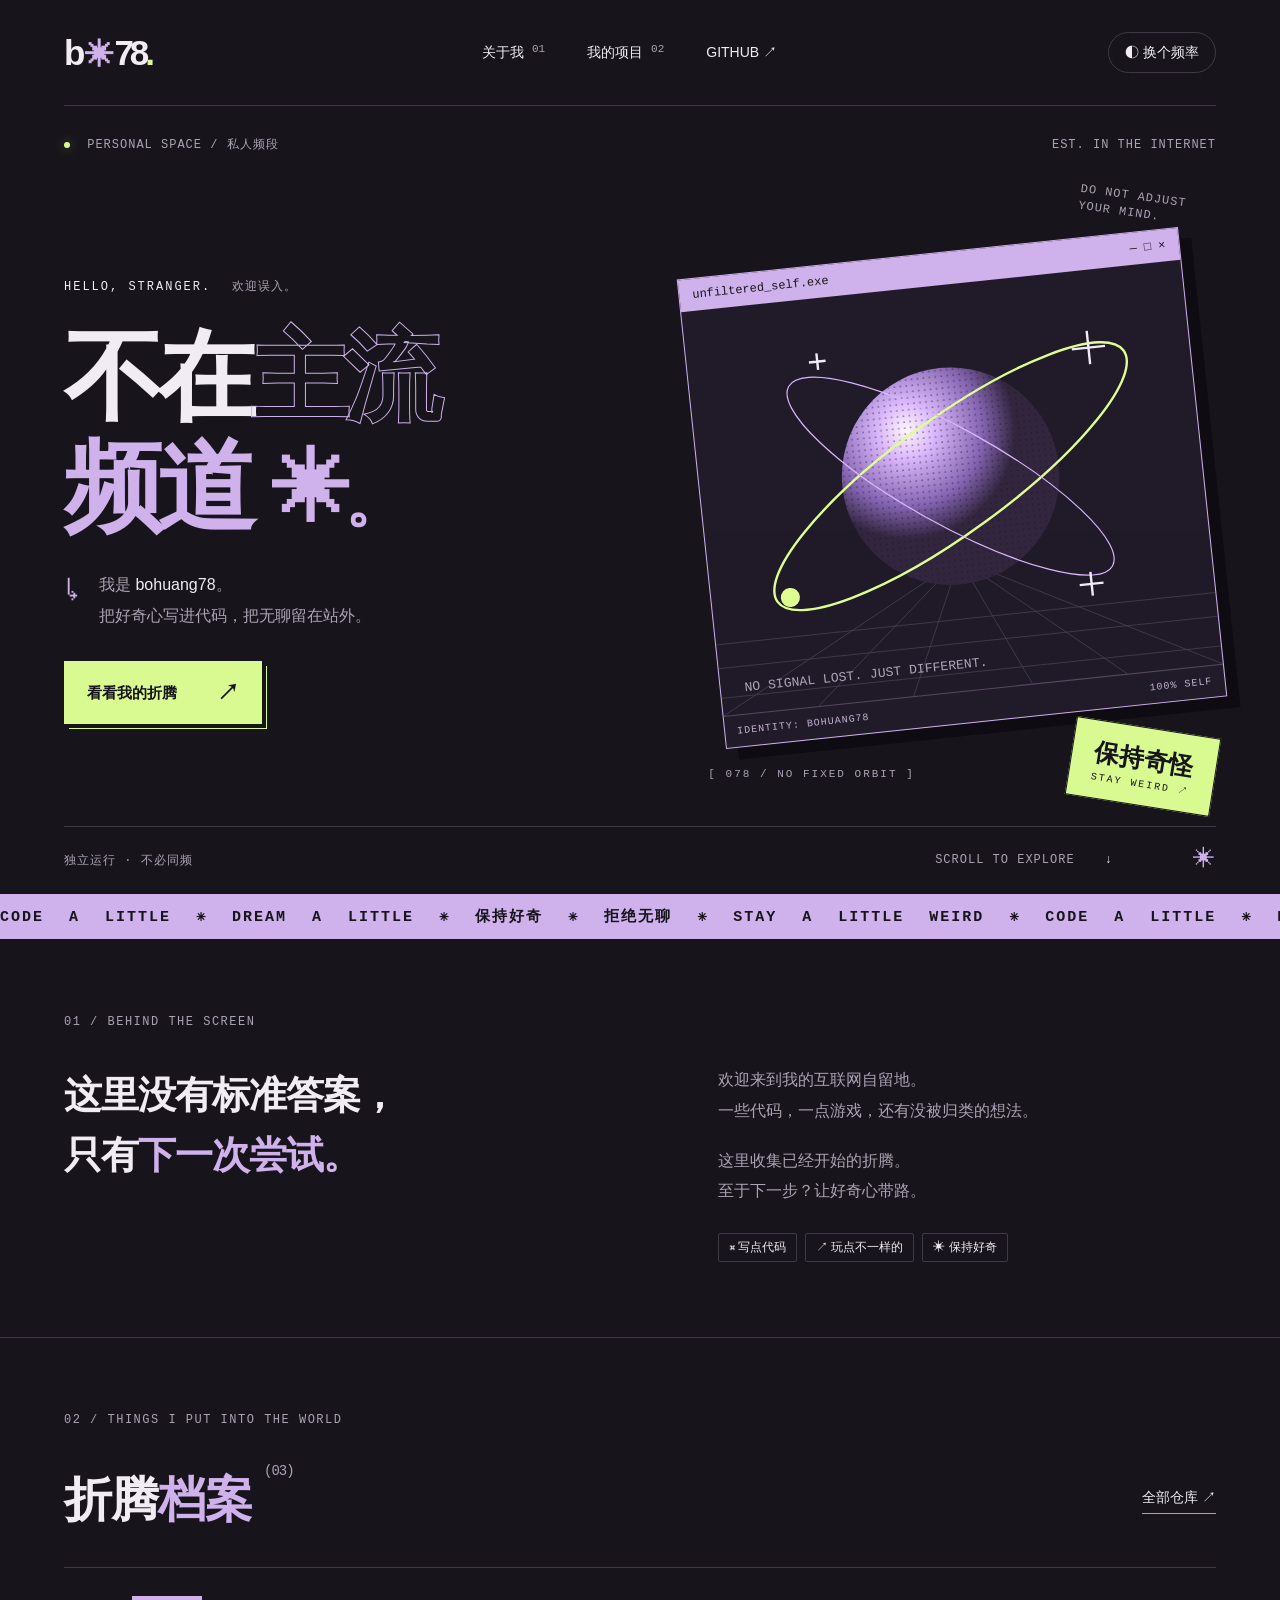
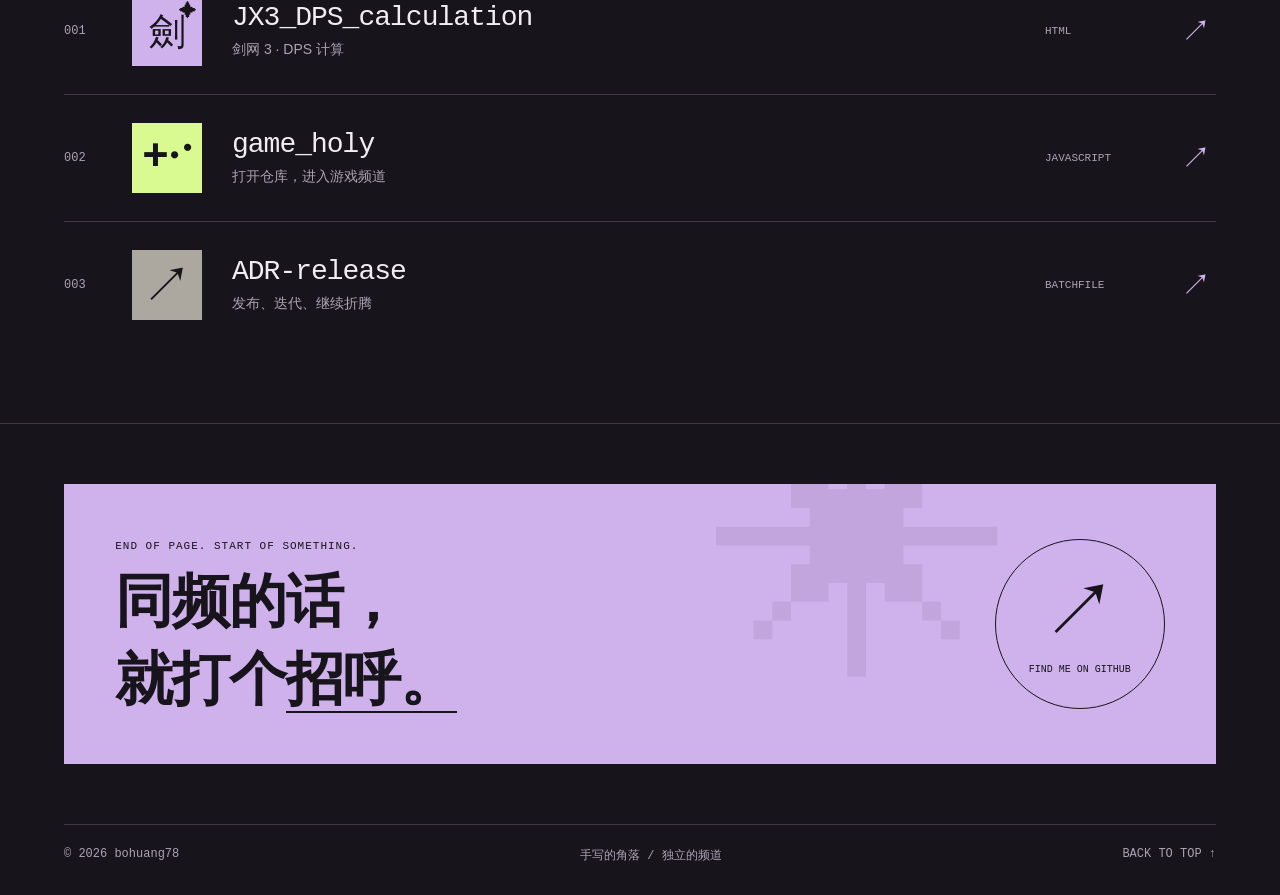
==== index.html @ 1d52aff5 "Build bohuang78 personal homepage" ====
<!doctype html>
<html lang="zh-CN">
<head>
  <meta charset="UTF-8">
  <meta name="viewport" content="width=device-width, initial-scale=1">
  <meta name="theme-color" content="#17151b">
  <meta name="description" content="bohuang78 的私人互联网角落。代码、游戏，和一些不按套路来的想法。">
  <title>bohuang78 · 不在主流频道</title>
  <link rel="icon" href="favicon.svg" type="image/svg+xml">
  <link rel="stylesheet" href="style.css">
  <script src="script.js" defer></script>
</head>
<body>
  <a class="skip" href="#main">跳转到正文</a>
  <div class="site-shell">
    <header class="header">
      <a class="wordmark" href="#" aria-label="bohuang78 首页">b<span>✳</span>78<span class="wordmark-dot">.</span></a>
      <nav aria-label="主导航"><a href="#about">关于我 <span>01</span></a><a href="#projects">我的项目 <span>02</span></a><a href="https://github.com/81191539" target="_blank" rel="noopener noreferrer">GITHUB ↗</a></nav>
      <button class="theme-button" id="theme" aria-label="切换到酸性绿主题" title="换个频率">◐ <span>换个频率</span></button>
    </header>
    <main id="main">
      <section class="hero" aria-labelledby="hero-title">
        <div class="hero-meta"><span><i></i> PERSONAL SPACE / 私人频段</span><span>EST. IN THE INTERNET</span></div>
        <div class="hero-main">
          <div class="hero-copy">
            <p class="eyebrow">HELLO, STRANGER. <span>欢迎误入。</span></p>
            <h1 id="hero-title">不在<span class="outline">主流</span><br><span class="last-line">频道<span class="title-star">✳</span><span class="period">。</span></span></h1>
            <div class="intro"><span class="arrow">↳</span><p>我是 <strong>bohuang78</strong>。<br>把好奇心写进代码，把无聊留在站外。</p></div>
            <a class="primary-link" href="#projects">看看我的折腾 <span>↗</span></a>
          </div>
          <div class="artwork" aria-label="复古电脑窗口里的抽象轨道星球" role="img">
            <div class="orbit-note">DO NOT ADJUST<br>YOUR MIND.</div>
            <div class="orbit-window">
              <div class="window-bar"><span>unfiltered_self.exe</span><span>— □ ×</span></div>
              <div class="orbital">
                <svg class="orbit-svg" viewBox="0 0 420 340" aria-hidden="true">
                  <defs><radialGradient id="sphere" cx="32%" cy="27%"><stop offset="0" stop-color="#fff6ff"/><stop offset=".25" stop-color="#ddbaff"/><stop offset=".7" stop-color="#8464b1"/><stop offset="1" stop-color="#32253e"/></radialGradient><pattern id="dots" width="5" height="5" patternUnits="userSpaceOnUse"><circle cx="1" cy="1" r=".7" fill="#18131c"/></pattern></defs>
                  <g stroke="#716979" stroke-width=".6" opacity=".5"><path d="M0 280H420M0 300H420M0 325H420M210 230L0 340M210 230L80 340M210 230L160 340M210 230L260 340M210 230L340 340M210 230L420 340"/></g>
                  <g class="planet"><circle cx="210" cy="160" r="91" fill="url(#sphere)"/><circle cx="210" cy="160" r="91" fill="url(#dots)" opacity=".5"/><ellipse cx="210" cy="160" rx="179" ry="48" transform="rotate(-30 210 160)" fill="none" stroke="#deff90" stroke-width="2"/><ellipse cx="210" cy="160" rx="155" ry="40" transform="rotate(35 210 160)" fill="none" stroke="#d9b5fb" stroke-width="1"/><circle cx="66" cy="247" r="8" fill="#deff90"/><path d="M336 51v28m-14-14h28M109 46v14m-7-7h14M318 252v20m-10-10h20" stroke="#f3eaf9" stroke-width="2"/></g>
                  <text x="20" y="321" fill="#afa5ba" font-family="monospace" font-size="11">NO SIGNAL LOST. JUST DIFFERENT.</text>
                </svg>
              </div>
              <div class="window-footer"><span>IDENTITY: BOHUANG78</span><span>100% SELF</span></div>
            </div>
            <div class="sticker">保持奇怪<br><span>STAY WEIRD ↗</span></div>
            <span class="art-coordinate">[ 078 / NO FIXED ORBIT ]</span>
          </div>
        </div>
        <div class="hero-bottom"><span>独立运行 · 不必同频</span><a href="#about">SCROLL TO EXPLORE <span>↓</span></a><span class="tiny-cross">✳</span></div>
      </section>
      <div class="ticker" aria-hidden="true"><div>CODE A LITTLE ✳ DREAM A LITTLE ✳ 保持好奇 ✳ 拒绝无聊 ✳ STAY A LITTLE WEIRD ✳ CODE A LITTLE ✳ DREAM A LITTLE ✳ 保持好奇 ✳ 拒绝无聊 ✳</div></div>
      <section class="about section" id="about" aria-labelledby="about-title">
        <div class="section-label">01 / BEHIND THE SCREEN</div>
        <div class="about-content"><h2 id="about-title">这里没有标准答案，<br>只有<span>下一次尝试。</span></h2><div class="about-text"><p>欢迎来到我的互联网自留地。<br>一些代码，一点游戏，还有没被归类的想法。</p><p>这里收集已经开始的折腾。<br>至于下一步？让好奇心带路。</p><div class="tags"><span>⌘ 写点代码</span><span>↗ 玩点不一样的</span><span>✳ 保持好奇</span></div></div></div>
      </section>
      <section class="projects section" id="projects" aria-labelledby="projects-title">
        <div class="section-label">02 / THINGS I PUT INTO THE WORLD</div>
        <div class="section-heading"><h2 id="projects-title">折腾<span>档案</span><sup>(03)</sup></h2><a href="https://github.com/81191539?tab=repositories" target="_blank" rel="noopener noreferrer">全部仓库 ↗</a></div>
        <div class="project-list">
          <a class="project" href="https://github.com/81191539/JX3_DPS_calculation" target="_blank" rel="noopener noreferrer"><span class="project-number">001</span><div class="project-icon">劍<span>✦</span></div><div class="project-title"><h3>JX3_DPS_calculation</h3><p>剑网 3 · DPS 计算</p></div><span class="project-lang">HTML</span><span class="project-arrow">↗</span></a>
          <a class="project" href="https://github.com/81191539/game_holy" target="_blank" rel="noopener noreferrer"><span class="project-number">002</span><div class="project-icon game-icon">+<span>••</span></div><div class="project-title"><h3>game_holy</h3><p>打开仓库，进入游戏频道</p></div><span class="project-lang">JAVASCRIPT</span><span class="project-arrow">↗</span></a>
          <a class="project" href="https://github.com/81191539/ADR-release" target="_blank" rel="noopener noreferrer"><span class="project-number">003</span><div class="project-icon release-icon">↗</div><div class="project-title"><h3>ADR-release</h3><p>发布、迭代、继续折腾</p></div><span class="project-lang">BATCHFILE</span><span class="project-arrow">↗</span></a>
        </div>
      </section>
      <section class="contact" aria-labelledby="contact-title"><div><p class="eyebrow">END OF PAGE. START OF SOMETHING.</p><h2 id="contact-title">同频的话，<br>就打个<span>招呼。</span></h2></div><a class="contact-link" href="https://github.com/81191539" target="_blank" rel="noopener noreferrer" aria-label="前往我的 GitHub">↗<span>FIND ME ON GITHUB</span></a><div class="contact-doodle" aria-hidden="true">✳</div></section>
    </main>
    <footer><span>© <span id="year">2026</span> bohuang78</span><span>手写的角落 / 独立的频道</span><a href="#">BACK TO TOP ↑</a></footer>
  </div>
</body>
</html>
---- style.css ----
@charset "UTF-8";
:root{--bg:#17151b;--surface:#211e26;--text:#f1ecf4;--muted:#aba2b5;--line:#403a48;--accent:#cfb1ec;--lime:#d8fa91;--ink:#17151b;--font:Arial,"Microsoft YaHei","PingFang SC",sans-serif}*{box-sizing:border-box}html{scroll-behavior:smooth;scroll-padding-top:30px}body{margin:0;background:var(--bg);color:var(--text);font-family:var(--font);font-size:16px;line-height:1.6}body.acid{--accent:#d8fa91;--lime:#cfb1ec}::selection{background:var(--accent);color:var(--ink)}a{color:inherit;text-decoration:none}button{font:inherit}a:focus-visible,button:focus-visible{outline:3px solid var(--lime);outline-offset:7px}.skip{position:fixed;left:16px;top:-100px;background:var(--lime);color:var(--ink);padding:10px;z-index:10}.skip:focus{top:10px}.site-shell{max-width:1600px;margin:auto}.header{margin:0 5%;height:106px;border-bottom:1px solid var(--line);display:flex;align-items:center;justify-content:space-between;gap:25px}.wordmark{font-weight:900;font-size:35px;letter-spacing:-4px;line-height:1}.wordmark>span:first-child{font-size:29px;color:var(--accent);display:inline-block;padding:0 4px}.wordmark-dot{color:var(--lime)}nav{display:flex;gap:42px;font-size:14px}nav a{transition:color .2s}nav a:hover{color:var(--accent)}nav span{font:11px monospace;color:var(--muted);vertical-align:super;margin-left:4px}.theme-button{border:1px solid var(--line);border-radius:30px;background:none;color:var(--text);padding:8px 16px;cursor:pointer;font-size:14px}.theme-button:hover{border-color:var(--accent);color:var(--accent)}.hero{padding:30px 5% 0;overflow:hidden}.hero-meta,.hero-bottom{display:flex;align-items:center;justify-content:space-between;font:12px monospace;letter-spacing:1px;color:var(--muted)}.hero-meta i{display:inline-block;height:6px;width:6px;background:var(--lime);margin-right:9px;border-radius:100%;box-shadow:0 0 12px #d8fa9155}.hero-main{display:grid;grid-template-columns:1.1fr 1fr;align-items:center;gap:6%;padding:57px 0 46px}.eyebrow{font:12px monospace;letter-spacing:2px}.eyebrow span{margin-left:12px;color:var(--muted);letter-spacing:1px}h1{font-size:clamp(65px,7.7vw,118px);letter-spacing:-6px;line-height:1.12;margin:27px 0 28px;font-weight:900}.outline{color:transparent;-webkit-text-stroke:1px var(--accent)}.last-line{color:var(--accent)}.title-star{font-family:Arial,sans-serif;display:inline-block;font-size:.8em;margin-left:22px;vertical-align:4px;animation:turn 30s linear infinite}.period{font-size:.6em;margin-left:0}.intro{display:flex;align-items:flex-start;gap:20px}.intro .arrow{color:var(--accent);font-size:30px}.intro p{margin:0;color:var(--muted);font-size:16px;line-height:1.9}.intro strong{color:var(--text);font-weight:500}.primary-link{display:inline-flex;align-items:center;justify-content:space-between;gap:40px;background:var(--lime);color:var(--ink);padding:14px 23px;margin-top:30px;font-weight:bold;font-size:15px;box-shadow:4px 4px 0 var(--bg),5px 5px 0 var(--lime);transition:transform .2s}.primary-link:hover{transform:translate(3px,3px)}.primary-link span{font-size:22px}.artwork{position:relative;margin:42px 12px 0 0;min-width:0}.orbit-window{border:1px solid var(--accent);background:#211b29;transform:rotate(-6deg);box-shadow:12px 12px 0 #0e0c12;width:100%;position:relative}.window-bar{display:flex;justify-content:space-between;background:var(--accent);color:var(--ink);padding:9px 13px;font:12px monospace}.orbital{background-image:radial-gradient(#71627c55 .7px,transparent .7px);background-size:12px 12px}.orbit-svg{width:100%;display:block}.window-footer{display:flex;justify-content:space-between;padding:10px 12px;border-top:1px solid #574660;font:10px monospace;color:#c5b3d5;letter-spacing:1px}.orbit-note{position:absolute;right:18px;top:-64px;transform:rotate(8deg);font:12px/1.4 monospace;letter-spacing:1px;color:var(--muted)}.sticker{position:absolute;right:-12px;bottom:-26px;background:var(--lime);color:var(--ink);padding:14px 22px;transform:rotate(9deg);font-size:25px;font-weight:900;line-height:1.4;border:1px solid var(--ink);box-shadow:4px 4px 0 var(--ink)}.sticker span{display:block;font:10px monospace;letter-spacing:2px}.art-coordinate{display:block;margin:44px 0 0 8px;font:11px monospace;color:var(--muted);letter-spacing:2px}.hero-bottom{border-top:1px solid var(--line);padding:20px 0}.hero-bottom>a{margin-left:auto}.hero-bottom>a span{margin-left:22px;color:var(--text)}.tiny-cross{font-size:22px;color:var(--accent);margin-left:80px}.ticker{background:var(--accent);color:var(--ink);overflow:hidden;padding:13px 0;border-top:1px solid var(--ink);border-bottom:1px solid var(--ink)}.ticker>div{width:max-content;font:bold 15px monospace;letter-spacing:2px;word-spacing:14px;animation:marquee 45s linear infinite}.section{padding:75px 5%;border-bottom:1px solid var(--line)}.section-label{font:12px monospace;letter-spacing:1.5px;color:var(--muted);margin-bottom:36px}.about-content{display:grid;grid-template-columns:1.15fr 1fr;gap:7%}h2{font-size:clamp(28px,3vw,44px);font-weight:800;line-height:1.55;letter-spacing:-1px;margin:0}.about h2 span{color:var(--accent)}.about-text p{margin:0 0 20px;color:var(--muted);line-height:1.9}.tags{display:flex;flex-wrap:wrap;gap:8px;margin-top:26px}.tags span{border:1px solid var(--line);font-size:12px;padding:4px 10px;border-radius:2px}.section-heading{display:flex;align-items:center;justify-content:space-between;margin-bottom:30px}.section-heading h2{font-size:48px}.section-heading h2 span{color:var(--accent)}.section-heading sup{font:14px monospace;vertical-align:top;margin-left:12px;color:var(--muted)}.section-heading>a{font-size:14px;border-bottom:1px solid var(--muted);padding-bottom:5px}.project{display:grid;grid-template-columns:42px 74px 1fr 110px 35px;align-items:center;gap:26px;padding:28px 0;border-top:1px solid var(--line);transition:background .2s,padding .2s}.project:hover{background:var(--surface);padding-left:14px;padding-right:14px}.project-number{font:12px monospace;color:var(--muted)}.project-icon{width:70px;height:70px;background:var(--accent);color:var(--ink);font-family:serif;display:flex;align-items:center;justify-content:center;font-size:37px;position:relative;overflow:hidden}.project-icon>span{position:absolute;right:5px;top:1px;font-size:18px}.game-icon{background:var(--lime);font:bold 45px monospace;justify-content:flex-start;padding-left:10px}.game-icon>span{font-size:25px;top:15px;right:5px;transform:rotate(-30deg)}.release-icon{background:#aca8a0;font:50px monospace}.project-title h3{margin:0;font:500 clamp(17px,2.2vw,28px) monospace;overflow-wrap:anywhere;letter-spacing:-1px}.project-title p{margin:5px 0 0;color:var(--muted);font-size:14px}.project-lang{font:11px monospace;color:var(--muted)}.project-arrow{font-size:30px;color:var(--accent)}.contact{margin:60px 5%;padding:45px 4%;background:var(--accent);color:var(--ink);display:flex;justify-content:space-between;align-items:center;position:relative;overflow:hidden;gap:25px}.contact h2{font-size:clamp(30px,4.5vw,64px);line-height:1.35}.contact h2 span{border-bottom:2px solid var(--ink)}.contact .eyebrow{font-size:11px;letter-spacing:1px}.contact-link{width:170px;height:170px;flex-shrink:0;border:1px solid var(--ink);border-radius:50%;display:flex;flex-direction:column;align-items:center;justify-content:center;font-size:75px;line-height:1;z-index:1;transition:background .2s,color .2s}.contact-link span{font:10px monospace;margin-top:16px}.contact-link:hover{background:var(--ink);color:var(--accent)}.contact-doodle{position:absolute;font-size:300px;opacity:.07;right:200px;top:-80px;line-height:1}footer{margin:0 5%;padding:22px 0 30px;border-top:1px solid var(--line);display:flex;justify-content:space-between;gap:20px;font:12px monospace;color:var(--muted)}@keyframes turn{to{transform:rotate(360deg)}}@keyframes marquee{to{transform:translateX(-30%)}}@media(min-width:1600px){h1{font-size:118px}}@media(max-width:900px){.header{height:86px}nav{gap:18px}.hero-main{gap:4%;padding:55px 0}h1{font-size:clamp(58px,8vw,78px);letter-spacing:-4px}.title-star{margin-left:12px}.intro{gap:10px}.intro p{font-size:14px}.sticker{font-size:20px;padding:10px 16px}.about-content{gap:5%}.about-text p{font-size:15px}.project{gap:18px;grid-template-columns:28px 62px 1fr 85px 28px}.project-icon{width:60px;height:60px}.contact-link{width:140px;height:140px}}@media(max-width:640px){.header{height:78px;gap:12px}nav{gap:17px;font-size:13px}nav span,nav>a:last-child,.theme-button span{display:none}.wordmark{font-size:29px}.theme-button{padding:5px 11px;font-size:20px}.hero{padding-top:24px}.hero-meta{font-size:10px;letter-spacing:.5px}.hero-meta>span:last-child{display:none}.hero-main{grid-template-columns:1fr;padding:34px 0 28px}.eyebrow{font-size:11px}h1{font-size:clamp(67px,14vw,90px);letter-spacing:-4px;margin:25px 0}.intro p{font-size:15px}.primary-link{margin-top:22px;padding:11px 20px}.artwork{width:83%;margin:82px auto 16px}.orbit-note{font-size:10px;top:-43px}.sticker{right:-25px}.art-coordinate{font-size:9px}.window-bar{font-size:10px}.hero-bottom{font-size:10px}.tiny-cross{display:none}.hero-bottom>a span{margin-left:5px}.ticker>div{font-size:12px}.section{padding:48px 5%}.section-label{font-size:10px;margin-bottom:23px}.about-content{grid-template-columns:1fr;gap:22px}.about h2{font-size:30px}.about-text p{margin-bottom:12px}.tags{margin-top:20px}.section-heading h2{font-size:36px}.section-heading>a{font-size:12px}.project{grid-template-columns:50px 1fr 22px;gap:14px;padding:22px 0}.project-number,.project-lang{display:none}.project-icon{width:50px;height:55px;font-size:31px}.project-title h3{font-size:16px;letter-spacing:-.6px}.project-title p{font-size:12px}.project-arrow{font-size:24px}.game-icon{font-size:34px;padding-left:5px}.game-icon>span{font-size:18px;right:3px}.contact{margin:34px 5%;padding:26px 6%;flex-direction:column;align-items:flex-start;gap:24px}.contact h2{font-size:40px}.contact .eyebrow{font-size:9px}.contact-link{align-self:flex-end;width:110px;height:110px;font-size:48px;margin-top:-15px}.contact-link span{font-size:8px;margin-top:10px}.contact-doodle{right:30px;top:20px}footer{font-size:10px;flex-wrap:wrap}footer>span:nth-child(2){display:none}}@media(prefers-reduced-motion:reduce){html{scroll-behavior:auto}*,*:before,*:after{animation:none!important;transition:none!important}}
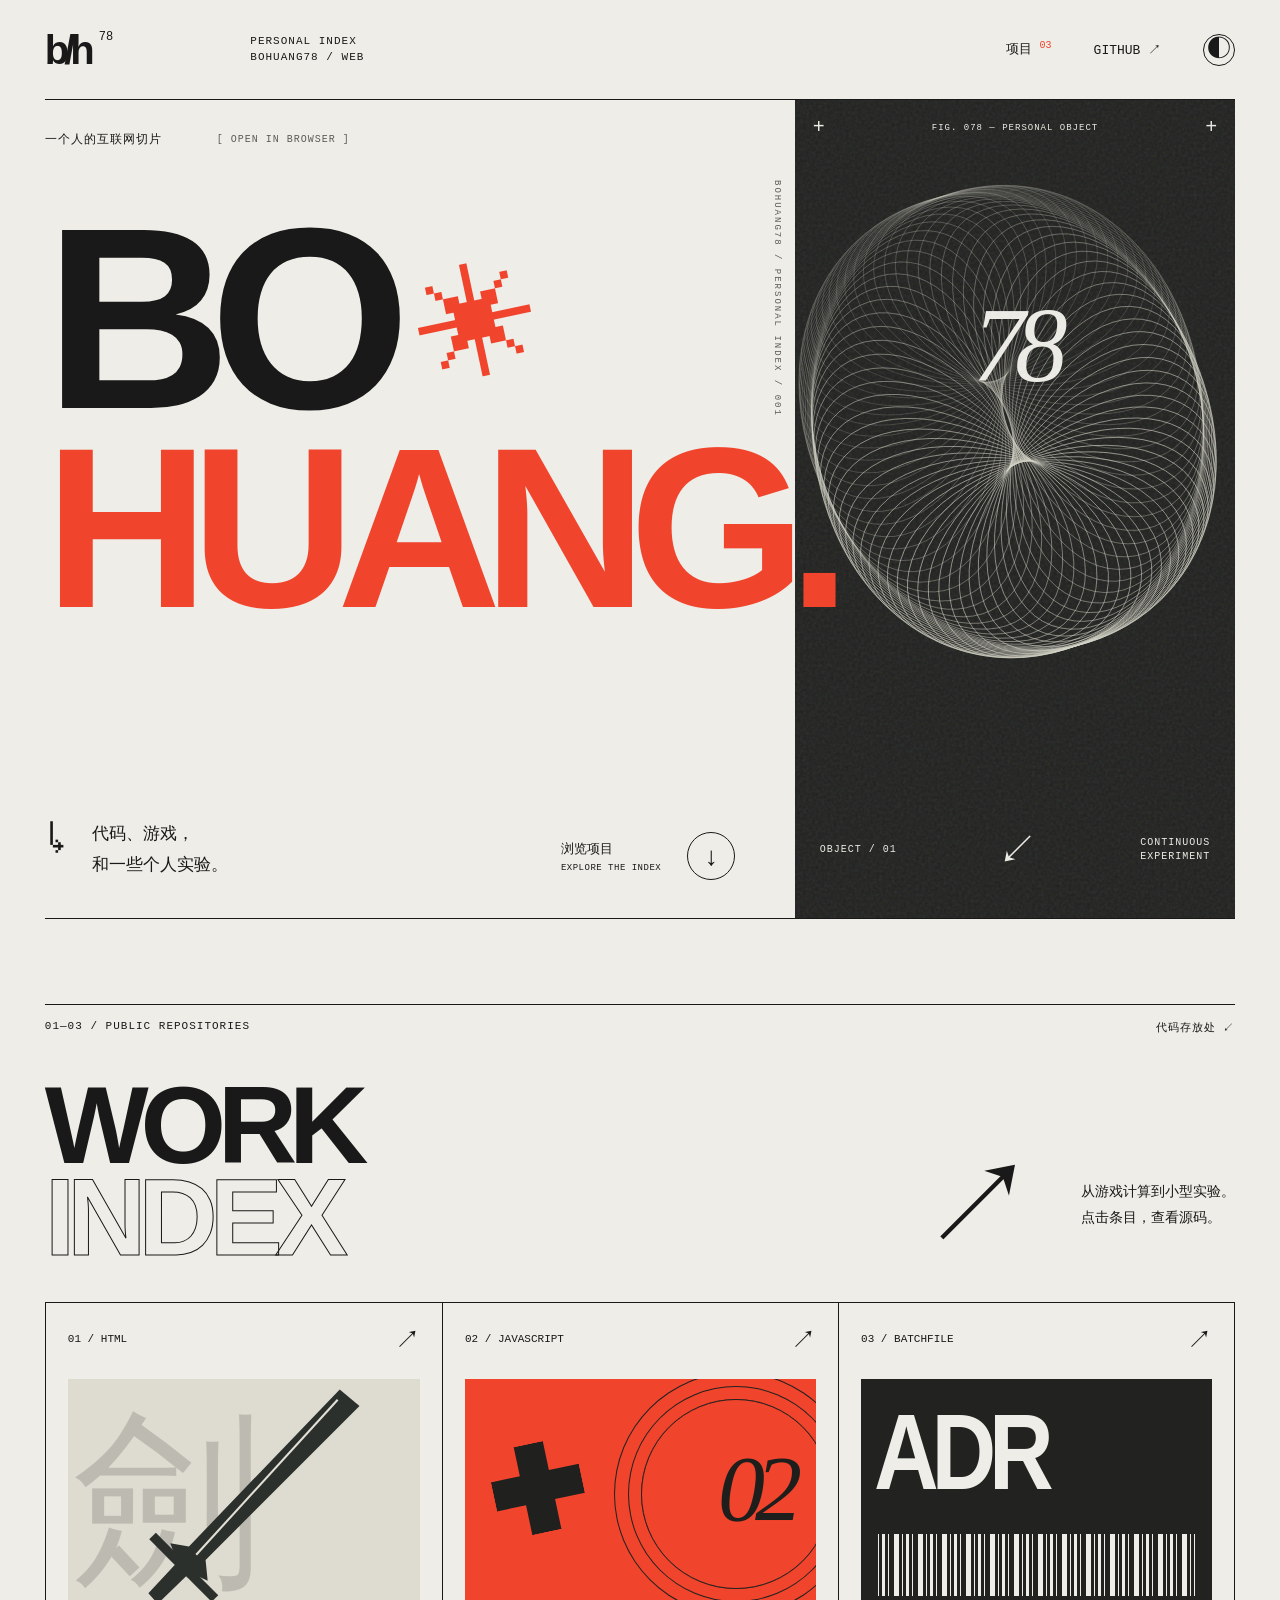
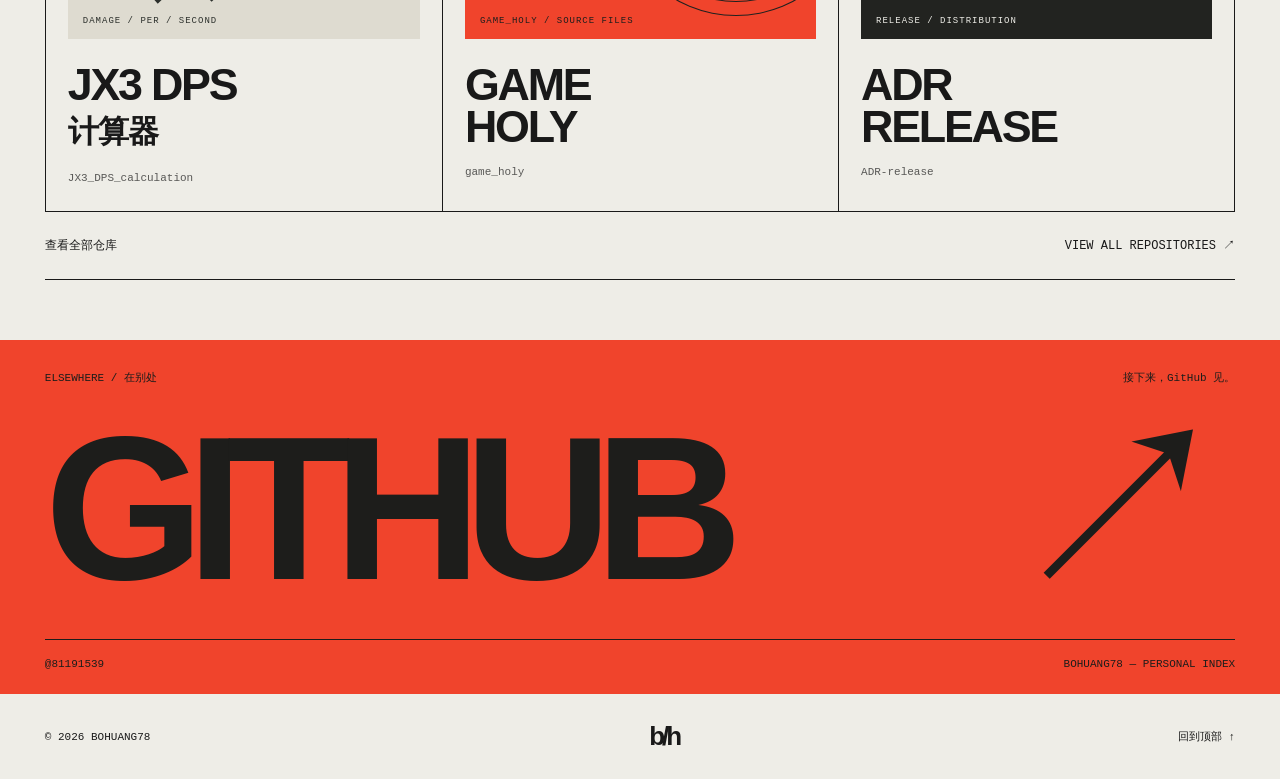
==== commit 99a8c23b: "Redesign homepage with editorial typography and graphic project covers" ====
--- a/index.html
+++ b/index.html
@@ -3,68 +3,59 @@
 <head>
   <meta charset="UTF-8">
   <meta name="viewport" content="width=device-width, initial-scale=1">
-  <meta name="theme-color" content="#17151b">
-  <meta name="description" content="bohuang78 的私人互联网角落。代码、游戏，和一些不按套路来的想法。">
-  <title>bohuang78 · 不在主流频道</title>
+  <meta name="theme-color" content="#eeede7">
+  <meta name="description" content="bohuang78 — 代码、游戏与个人实验。">
+  <title>BOHUANG78 — Personal Index</title>
   <link rel="icon" href="favicon.svg" type="image/svg+xml">
-  <link rel="stylesheet" href="style.css">
-  <script src="script.js" defer></script>
+  <link rel="stylesheet" href="style.css?v=2">
+  <script src="script.js?v=2" defer></script>
 </head>
 <body>
-  <a class="skip" href="#main">跳转到正文</a>
-  <div class="site-shell">
-    <header class="header">
-      <a class="wordmark" href="#" aria-label="bohuang78 首页">b<span>✳</span>78<span class="wordmark-dot">.</span></a>
-      <nav aria-label="主导航"><a href="#about">关于我 <span>01</span></a><a href="#projects">我的项目 <span>02</span></a><a href="https://github.com/81191539" target="_blank" rel="noopener noreferrer">GITHUB ↗</a></nav>
-      <button class="theme-button" id="theme" aria-label="切换到酸性绿主题" title="换个频率">◐ <span>换个频率</span></button>
-    </header>
-    <main id="main">
-      <section class="hero" aria-labelledby="hero-title">
-        <div class="hero-meta"><span><i></i> PERSONAL SPACE / 私人频段</span><span>EST. IN THE INTERNET</span></div>
-        <div class="hero-main">
-          <div class="hero-copy">
-            <p class="eyebrow">HELLO, STRANGER. <span>欢迎误入。</span></p>
-            <h1 id="hero-title">不在<span class="outline">主流</span><br><span class="last-line">频道<span class="title-star">✳</span><span class="period">。</span></span></h1>
-            <div class="intro"><span class="arrow">↳</span><p>我是 <strong>bohuang78</strong>。<br>把好奇心写进代码，把无聊留在站外。</p></div>
-            <a class="primary-link" href="#projects">看看我的折腾 <span>↗</span></a>
-          </div>
-          <div class="artwork" aria-label="复古电脑窗口里的抽象轨道星球" role="img">
-            <div class="orbit-note">DO NOT ADJUST<br>YOUR MIND.</div>
-            <div class="orbit-window">
-              <div class="window-bar"><span>unfiltered_self.exe</span><span>— □ ×</span></div>
-              <div class="orbital">
-                <svg class="orbit-svg" viewBox="0 0 420 340" aria-hidden="true">
-                  <defs><radialGradient id="sphere" cx="32%" cy="27%"><stop offset="0" stop-color="#fff6ff"/><stop offset=".25" stop-color="#ddbaff"/><stop offset=".7" stop-color="#8464b1"/><stop offset="1" stop-color="#32253e"/></radialGradient><pattern id="dots" width="5" height="5" patternUnits="userSpaceOnUse"><circle cx="1" cy="1" r=".7" fill="#18131c"/></pattern></defs>
-                  <g stroke="#716979" stroke-width=".6" opacity=".5"><path d="M0 280H420M0 300H420M0 325H420M210 230L0 340M210 230L80 340M210 230L160 340M210 230L260 340M210 230L340 340M210 230L420 340"/></g>
-                  <g class="planet"><circle cx="210" cy="160" r="91" fill="url(#sphere)"/><circle cx="210" cy="160" r="91" fill="url(#dots)" opacity=".5"/><ellipse cx="210" cy="160" rx="179" ry="48" transform="rotate(-30 210 160)" fill="none" stroke="#deff90" stroke-width="2"/><ellipse cx="210" cy="160" rx="155" ry="40" transform="rotate(35 210 160)" fill="none" stroke="#d9b5fb" stroke-width="1"/><circle cx="66" cy="247" r="8" fill="#deff90"/><path d="M336 51v28m-14-14h28M109 46v14m-7-7h14M318 252v20m-10-10h20" stroke="#f3eaf9" stroke-width="2"/></g>
-                  <text x="20" y="321" fill="#afa5ba" font-family="monospace" font-size="11">NO SIGNAL LOST. JUST DIFFERENT.</text>
-                </svg>
-              </div>
-              <div class="window-footer"><span>IDENTITY: BOHUANG78</span><span>100% SELF</span></div>
-            </div>
-            <div class="sticker">保持奇怪<br><span>STAY WEIRD ↗</span></div>
-            <span class="art-coordinate">[ 078 / NO FIXED ORBIT ]</span>
-          </div>
-        </div>
-        <div class="hero-bottom"><span>独立运行 · 不必同频</span><a href="#about">SCROLL TO EXPLORE <span>↓</span></a><span class="tiny-cross">✳</span></div>
-      </section>
-      <div class="ticker" aria-hidden="true"><div>CODE A LITTLE ✳ DREAM A LITTLE ✳ 保持好奇 ✳ 拒绝无聊 ✳ STAY A LITTLE WEIRD ✳ CODE A LITTLE ✳ DREAM A LITTLE ✳ 保持好奇 ✳ 拒绝无聊 ✳</div></div>
-      <section class="about section" id="about" aria-labelledby="about-title">
-        <div class="section-label">01 / BEHIND THE SCREEN</div>
-        <div class="about-content"><h2 id="about-title">这里没有标准答案，<br>只有<span>下一次尝试。</span></h2><div class="about-text"><p>欢迎来到我的互联网自留地。<br>一些代码，一点游戏，还有没被归类的想法。</p><p>这里收集已经开始的折腾。<br>至于下一步？让好奇心带路。</p><div class="tags"><span>⌘ 写点代码</span><span>↗ 玩点不一样的</span><span>✳ 保持好奇</span></div></div></div>
-      </section>
-      <section class="projects section" id="projects" aria-labelledby="projects-title">
-        <div class="section-label">02 / THINGS I PUT INTO THE WORLD</div>
-        <div class="section-heading"><h2 id="projects-title">折腾<span>档案</span><sup>(03)</sup></h2><a href="https://github.com/81191539?tab=repositories" target="_blank" rel="noopener noreferrer">全部仓库 ↗</a></div>
-        <div class="project-list">
-          <a class="project" href="https://github.com/81191539/JX3_DPS_calculation" target="_blank" rel="noopener noreferrer"><span class="project-number">001</span><div class="project-icon">劍<span>✦</span></div><div class="project-title"><h3>JX3_DPS_calculation</h3><p>剑网 3 · DPS 计算</p></div><span class="project-lang">HTML</span><span class="project-arrow">↗</span></a>
-          <a class="project" href="https://github.com/81191539/game_holy" target="_blank" rel="noopener noreferrer"><span class="project-number">002</span><div class="project-icon game-icon">+<span>••</span></div><div class="project-title"><h3>game_holy</h3><p>打开仓库，进入游戏频道</p></div><span class="project-lang">JAVASCRIPT</span><span class="project-arrow">↗</span></a>
-          <a class="project" href="https://github.com/81191539/ADR-release" target="_blank" rel="noopener noreferrer"><span class="project-number">003</span><div class="project-icon release-icon">↗</div><div class="project-title"><h3>ADR-release</h3><p>发布、迭代、继续折腾</p></div><span class="project-lang">BATCHFILE</span><span class="project-arrow">↗</span></a>
-        </div>
-      </section>
-      <section class="contact" aria-labelledby="contact-title"><div><p class="eyebrow">END OF PAGE. START OF SOMETHING.</p><h2 id="contact-title">同频的话，<br>就打个<span>招呼。</span></h2></div><a class="contact-link" href="https://github.com/81191539" target="_blank" rel="noopener noreferrer" aria-label="前往我的 GitHub">↗<span>FIND ME ON GITHUB</span></a><div class="contact-doodle" aria-hidden="true">✳</div></section>
-    </main>
-    <footer><span>© <span id="year">2026</span> bohuang78</span><span>手写的角落 / 独立的频道</span><a href="#">BACK TO TOP ↑</a></footer>
-  </div>
+  <a class="skip" href="#projects">跳至项目</a>
+  <header class="header">
+    <a class="monogram" href="#" aria-label="bohuang78 首页">b/h<span>78</span></a>
+    <span class="header-note">PERSONAL INDEX<br>BOHUANG78 / WEB</span>
+    <nav aria-label="主导航"><a href="#projects">项目 <sup>03</sup></a><a href="https://github.com/81191539" target="_blank" rel="noopener noreferrer">GITHUB ↗</a><button id="theme" aria-label="切换深色背景" aria-pressed="false">◐</button></nav>
+  </header>
+  <main>
+    <section class="hero" aria-labelledby="name">
+      <div class="hero-left"></div>
+      <div class="hero-art" aria-hidden="true">
+        <span class="art-registration top">+<span>FIG. 078 — PERSONAL OBJECT</span>+</span>
+        <svg class="sculpture" viewBox="0 0 600 660" fill="none"><g id="wire-object"></g></svg>
+        <span class="art-number">78</span>
+        <div class="art-caption"><span>OBJECT / 01</span><span>↙</span><span>CONTINUOUS<br>EXPERIMENT</span></div>
+      </div>
+      <div class="hero-topline"><span>一个人的互联网切片</span><span class="location-tag">[ OPEN IN BROWSER ]</span></div>
+      <h1 id="name"><span class="name-first">BO<span class="name-mark" aria-hidden="true">✳</span></span><span class="name-last">HUANG<span class="name-stop">.</span></span><span class="sr-only">78</span></h1>
+      <div class="hero-bottom"><div class="intro"><span class="intro-arrow">↳</span><p>代码、游戏，<br>和一些个人实验。</p></div><a class="explore" href="#projects"><span>浏览项目<br><small>EXPLORE THE INDEX</small></span><span class="explore-arrow">↓</span></a></div>
+      <div class="spine" aria-hidden="true">BOHUANG78 / PERSONAL INDEX / 001</div>
+    </section>
+    <section class="projects" id="projects" aria-labelledby="projects-title">
+      <div class="section-top"><span>01—03 / PUBLIC REPOSITORIES</span><span>代码存放处 ↙</span></div>
+      <div class="project-heading"><h2 id="projects-title">WORK<span>INDEX</span></h2><div class="index-note"><span class="index-symbol" aria-hidden="true">↗</span><p>从游戏计算到小型实验。<br>点击条目，查看源码。</p></div></div>
+      <div class="project-grid">
+        <a class="project project-one" href="https://github.com/81191539/JX3_DPS_calculation" target="_blank" rel="noopener noreferrer">
+          <div class="card-top"><span>01 / HTML</span><span>↗</span></div>
+          <div class="project-visual sword" aria-hidden="true"><span class="sword-word">劍</span><svg viewBox="0 0 300 250"><path d="M242 10L97 161l-18-3 7 18-28 30 9 10 31-30 17 8-2-20L261 26z" fill="currentColor"/><path d="M240 20L104 169" stroke="#e3e0d6" stroke-width="2"/><path d="M62 151l60 60" stroke="currentColor" stroke-width="9"/></svg><span class="visual-caption">DAMAGE / PER / SECOND</span></div>
+          <div class="card-bottom"><h3>JX3 DPS<span>计算器</span></h3><p>JX3_DPS_calculation</p></div>
+        </a>
+        <a class="project project-two" href="https://github.com/81191539/game_holy" target="_blank" rel="noopener noreferrer">
+          <div class="card-top"><span>02 / JAVASCRIPT</span><span>↗</span></div>
+          <div class="project-visual game" aria-hidden="true"><div class="pixel-cross"></div><div class="game-orbit"></div><span class="game-digit">02</span><span class="visual-caption">GAME_HOLY / SOURCE FILES</span></div>
+          <div class="card-bottom"><h3>GAME<span>HOLY</span></h3><p>game_holy</p></div>
+        </a>
+        <a class="project project-three" href="https://github.com/81191539/ADR-release" target="_blank" rel="noopener noreferrer">
+          <div class="card-top"><span>03 / BATCHFILE</span><span>↗</span></div>
+          <div class="project-visual release" aria-hidden="true"><span class="release-type">ADR</span><div class="barcode"></div><span class="visual-caption">RELEASE / DISTRIBUTION</span></div>
+          <div class="card-bottom"><h3>ADR<span>RELEASE</span></h3><p>ADR-release</p></div>
+        </a>
+      </div>
+      <a class="all-projects" href="https://github.com/81191539?tab=repositories" target="_blank" rel="noopener noreferrer"><span>查看全部仓库</span><span>VIEW ALL REPOSITORIES ↗</span></a>
+    </section>
+    <section class="outro" aria-labelledby="outro-title"><div class="outro-top"><span>ELSEWHERE / 在别处</span><span>接下来，GitHub 见。</span></div><a href="https://github.com/81191539" target="_blank" rel="noopener noreferrer"><h2 id="outro-title">GITHUB</h2><span class="outro-arrow">↗</span></a><div class="outro-bottom"><span>@81191539</span><span>BOHUANG78 — PERSONAL INDEX</span></div></section>
+  </main>
+  <footer><span>© <span id="year">2026</span> BOHUANG78</span><span class="footer-mark" aria-hidden="true">b/h</span><a href="#">回到顶部 ↑</a></footer>
 </body>
 </html>
+
--- a/style.css
+++ b/style.css
@@ -1,2 +1,52 @@
 @charset "UTF-8";
-:root{--bg:#17151b;--surface:#211e26;--text:#f1ecf4;--muted:#aba2b5;--line:#403a48;--accent:#cfb1ec;--lime:#d8fa91;--ink:#17151b;--font:Arial,"Microsoft YaHei","PingFang SC",sans-serif}*{box-sizing:border-box}html{scroll-behavior:smooth;scroll-padding-top:30px}body{margin:0;background:var(--bg);color:var(--text);font-family:var(--font);font-size:16px;line-height:1.6}body.acid{--accent:#d8fa91;--lime:#cfb1ec}::selection{background:var(--accent);color:var(--ink)}a{color:inherit;text-decoration:none}button{font:inherit}a:focus-visible,button:focus-visible{outline:3px solid var(--lime);outline-offset:7px}.skip{position:fixed;left:16px;top:-100px;background:var(--lime);color:var(--ink);padding:10px;z-index:10}.skip:focus{top:10px}.site-shell{max-width:1600px;margin:auto}.header{margin:0 5%;height:106px;border-bottom:1px solid var(--line);display:flex;align-items:center;justify-content:space-between;gap:25px}.wordmark{font-weight:900;font-size:35px;letter-spacing:-4px;line-height:1}.wordmark>span:first-child{font-size:29px;color:var(--accent);display:inline-block;padding:0 4px}.wordmark-dot{color:var(--lime)}nav{display:flex;gap:42px;font-size:14px}nav a{transition:color .2s}nav a:hover{color:var(--accent)}nav span{font:11px monospace;color:var(--muted);vertical-align:super;margin-left:4px}.theme-button{border:1px solid var(--line);border-radius:30px;background:none;color:var(--text);padding:8px 16px;cursor:pointer;font-size:14px}.theme-button:hover{border-color:var(--accent);color:var(--accent)}.hero{padding:30px 5% 0;overflow:hidden}.hero-meta,.hero-bottom{display:flex;align-items:center;justify-content:space-between;font:12px monospace;letter-spacing:1px;color:var(--muted)}.hero-meta i{display:inline-block;height:6px;width:6px;background:var(--lime);margin-right:9px;border-radius:100%;box-shadow:0 0 12px #d8fa9155}.hero-main{display:grid;grid-template-columns:1.1fr 1fr;align-items:center;gap:6%;padding:57px 0 46px}.eyebrow{font:12px monospace;letter-spacing:2px}.eyebrow span{margin-left:12px;color:var(--muted);letter-spacing:1px}h1{font-size:clamp(65px,7.7vw,118px);letter-spacing:-6px;line-height:1.12;margin:27px 0 28px;font-weight:900}.outline{color:transparent;-webkit-text-stroke:1px var(--accent)}.last-line{color:var(--accent)}.title-star{font-family:Arial,sans-serif;display:inline-block;font-size:.8em;margin-left:22px;vertical-align:4px;animation:turn 30s linear infinite}.period{font-size:.6em;margin-left:0}.intro{display:flex;align-items:flex-start;gap:20px}.intro .arrow{color:var(--accent);font-size:30px}.intro p{margin:0;color:var(--muted);font-size:16px;line-height:1.9}.intro strong{color:var(--text);font-weight:500}.primary-link{display:inline-flex;align-items:center;justify-content:space-between;gap:40px;background:var(--lime);color:var(--ink);padding:14px 23px;margin-top:30px;font-weight:bold;font-size:15px;box-shadow:4px 4px 0 var(--bg),5px 5px 0 var(--lime);transition:transform .2s}.primary-link:hover{transform:translate(3px,3px)}.primary-link span{font-size:22px}.artwork{position:relative;margin:42px 12px 0 0;min-width:0}.orbit-window{border:1px solid var(--accent);background:#211b29;transform:rotate(-6deg);box-shadow:12px 12px 0 #0e0c12;width:100%;position:relative}.window-bar{display:flex;justify-content:space-between;background:var(--accent);color:var(--ink);padding:9px 13px;font:12px monospace}.orbital{background-image:radial-gradient(#71627c55 .7px,transparent .7px);background-size:12px 12px}.orbit-svg{width:100%;display:block}.window-footer{display:flex;justify-content:space-between;padding:10px 12px;border-top:1px solid #574660;font:10px monospace;color:#c5b3d5;letter-spacing:1px}.orbit-note{position:absolute;right:18px;top:-64px;transform:rotate(8deg);font:12px/1.4 monospace;letter-spacing:1px;color:var(--muted)}.sticker{position:absolute;right:-12px;bottom:-26px;background:var(--lime);color:var(--ink);padding:14px 22px;transform:rotate(9deg);font-size:25px;font-weight:900;line-height:1.4;border:1px solid var(--ink);box-shadow:4px 4px 0 var(--ink)}.sticker span{display:block;font:10px monospace;letter-spacing:2px}.art-coordinate{display:block;margin:44px 0 0 8px;font:11px monospace;color:var(--muted);letter-spacing:2px}.hero-bottom{border-top:1px solid var(--line);padding:20px 0}.hero-bottom>a{margin-left:auto}.hero-bottom>a span{margin-left:22px;color:var(--text)}.tiny-cross{font-size:22px;color:var(--accent);margin-left:80px}.ticker{background:var(--accent);color:var(--ink);overflow:hidden;padding:13px 0;border-top:1px solid var(--ink);border-bottom:1px solid var(--ink)}.ticker>div{width:max-content;font:bold 15px monospace;letter-spacing:2px;word-spacing:14px;animation:marquee 45s linear infinite}.section{padding:75px 5%;border-bottom:1px solid var(--line)}.section-label{font:12px monospace;letter-spacing:1.5px;color:var(--muted);margin-bottom:36px}.about-content{display:grid;grid-template-columns:1.15fr 1fr;gap:7%}h2{font-size:clamp(28px,3vw,44px);font-weight:800;line-height:1.55;letter-spacing:-1px;margin:0}.about h2 span{color:var(--accent)}.about-text p{margin:0 0 20px;color:var(--muted);line-height:1.9}.tags{display:flex;flex-wrap:wrap;gap:8px;margin-top:26px}.tags span{border:1px solid var(--line);font-size:12px;padding:4px 10px;border-radius:2px}.section-heading{display:flex;align-items:center;justify-content:space-between;margin-bottom:30px}.section-heading h2{font-size:48px}.section-heading h2 span{color:var(--accent)}.section-heading sup{font:14px monospace;vertical-align:top;margin-left:12px;color:var(--muted)}.section-heading>a{font-size:14px;border-bottom:1px solid var(--muted);padding-bottom:5px}.project{display:grid;grid-template-columns:42px 74px 1fr 110px 35px;align-items:center;gap:26px;padding:28px 0;border-top:1px solid var(--line);transition:background .2s,padding .2s}.project:hover{background:var(--surface);padding-left:14px;padding-right:14px}.project-number{font:12px monospace;color:var(--muted)}.project-icon{width:70px;height:70px;background:var(--accent);color:var(--ink);font-family:serif;display:flex;align-items:center;justify-content:center;font-size:37px;position:relative;overflow:hidden}.project-icon>span{position:absolute;right:5px;top:1px;font-size:18px}.game-icon{background:var(--lime);font:bold 45px monospace;justify-content:flex-start;padding-left:10px}.game-icon>span{font-size:25px;top:15px;right:5px;transform:rotate(-30deg)}.release-icon{background:#aca8a0;font:50px monospace}.project-title h3{margin:0;font:500 clamp(17px,2.2vw,28px) monospace;overflow-wrap:anywhere;letter-spacing:-1px}.project-title p{margin:5px 0 0;color:var(--muted);font-size:14px}.project-lang{font:11px monospace;color:var(--muted)}.project-arrow{font-size:30px;color:var(--accent)}.contact{margin:60px 5%;padding:45px 4%;background:var(--accent);color:var(--ink);display:flex;justify-content:space-between;align-items:center;position:relative;overflow:hidden;gap:25px}.contact h2{font-size:clamp(30px,4.5vw,64px);line-height:1.35}.contact h2 span{border-bottom:2px solid var(--ink)}.contact .eyebrow{font-size:11px;letter-spacing:1px}.contact-link{width:170px;height:170px;flex-shrink:0;border:1px solid var(--ink);border-radius:50%;display:flex;flex-direction:column;align-items:center;justify-content:center;font-size:75px;line-height:1;z-index:1;transition:background .2s,color .2s}.contact-link span{font:10px monospace;margin-top:16px}.contact-link:hover{background:var(--ink);color:var(--accent)}.contact-doodle{position:absolute;font-size:300px;opacity:.07;right:200px;top:-80px;line-height:1}footer{margin:0 5%;padding:22px 0 30px;border-top:1px solid var(--line);display:flex;justify-content:space-between;gap:20px;font:12px monospace;color:var(--muted)}@keyframes turn{to{transform:rotate(360deg)}}@keyframes marquee{to{transform:translateX(-30%)}}@media(min-width:1600px){h1{font-size:118px}}@media(max-width:900px){.header{height:86px}nav{gap:18px}.hero-main{gap:4%;padding:55px 0}h1{font-size:clamp(58px,8vw,78px);letter-spacing:-4px}.title-star{margin-left:12px}.intro{gap:10px}.intro p{font-size:14px}.sticker{font-size:20px;padding:10px 16px}.about-content{gap:5%}.about-text p{font-size:15px}.project{gap:18px;grid-template-columns:28px 62px 1fr 85px 28px}.project-icon{width:60px;height:60px}.contact-link{width:140px;height:140px}}@media(max-width:640px){.header{height:78px;gap:12px}nav{gap:17px;font-size:13px}nav span,nav>a:last-child,.theme-button span{display:none}.wordmark{font-size:29px}.theme-button{padding:5px 11px;font-size:20px}.hero{padding-top:24px}.hero-meta{font-size:10px;letter-spacing:.5px}.hero-meta>span:last-child{display:none}.hero-main{grid-template-columns:1fr;padding:34px 0 28px}.eyebrow{font-size:11px}h1{font-size:clamp(67px,14vw,90px);letter-spacing:-4px;margin:25px 0}.intro p{font-size:15px}.primary-link{margin-top:22px;padding:11px 20px}.artwork{width:83%;margin:82px auto 16px}.orbit-note{font-size:10px;top:-43px}.sticker{right:-25px}.art-coordinate{font-size:9px}.window-bar{font-size:10px}.hero-bottom{font-size:10px}.tiny-cross{display:none}.hero-bottom>a span{margin-left:5px}.ticker>div{font-size:12px}.section{padding:48px 5%}.section-label{font-size:10px;margin-bottom:23px}.about-content{grid-template-columns:1fr;gap:22px}.about h2{font-size:30px}.about-text p{margin-bottom:12px}.tags{margin-top:20px}.section-heading h2{font-size:36px}.section-heading>a{font-size:12px}.project{grid-template-columns:50px 1fr 22px;gap:14px;padding:22px 0}.project-number,.project-lang{display:none}.project-icon{width:50px;height:55px;font-size:31px}.project-title h3{font-size:16px;letter-spacing:-.6px}.project-title p{font-size:12px}.project-arrow{font-size:24px}.game-icon{font-size:34px;padding-left:5px}.game-icon>span{font-size:18px;right:3px}.contact{margin:34px 5%;padding:26px 6%;flex-direction:column;align-items:flex-start;gap:24px}.contact h2{font-size:40px}.contact .eyebrow{font-size:9px}.contact-link{align-self:flex-end;width:110px;height:110px;font-size:48px;margin-top:-15px}.contact-link span{font-size:8px;margin-top:10px}.contact-doodle{right:30px;top:20px}footer{font-size:10px;flex-wrap:wrap}footer>span:nth-child(2){display:none}}@media(prefers-reduced-motion:reduce){html{scroll-behavior:auto}*,*:before,*:after{animation:none!important;transition:none!important}}
+:root{--paper:#eeede7;--ink:#191919;--red:#f0442c;--line:#bdbcb6;--muted:#5d5b57;--mono:"Courier New",monospace;--sans:Arial,Helvetica,"Microsoft YaHei",sans-serif}
+*{box-sizing:border-box}
+html{scroll-behavior:smooth;scroll-padding-top:25px}
+body{margin:0;background:var(--paper);color:var(--ink);font:16px/1.5 var(--sans)}
+body.night{--paper:#242421;--ink:#eae8df;--line:#66655d;--muted:#b6b4ab}
+::selection{background:var(--red);color:#fff}
+a{color:inherit;text-decoration:none}
+a:focus-visible,button:focus-visible{outline:3px solid var(--red);outline-offset:6px}
+button{font:inherit;color:inherit;cursor:pointer}
+.sr-only{position:absolute;width:1px;height:1px;overflow:hidden;clip-path:inset(50%)}
+.skip{position:fixed;top:-70px;left:20px;background:var(--red);color:#fff;padding:12px;z-index:20}.skip:focus{top:10px}
+.header{display:flex;align-items:center;justify-content:space-between;height:100px;margin:0 3.5%;border-bottom:1px solid var(--ink);gap:30px}
+.monogram{font:bold 40px/1 var(--sans);letter-spacing:-5px}.monogram span{font:12px var(--mono);vertical-align:top;letter-spacing:0;margin-left:9px}
+.header-note{margin-right:auto;margin-left:9%;font:11px/1.4 var(--mono);letter-spacing:1px}
+nav{display:flex;gap:42px;align-items:center;font:13px var(--mono)}nav a:hover{text-decoration:underline;text-underline-offset:5px}nav sup{font-size:10px;color:var(--red)}
+#theme{width:32px;height:32px;border:1px solid var(--ink);border-radius:50%;background:none;font-size:24px;line-height:1;padding:0}
+.hero{position:relative;isolation:isolate;min-height:760px;height:min(850px,64vw);margin:0 3.5%;border-bottom:1px solid var(--ink);overflow:hidden}
+.hero-left{position:absolute;inset:0 37% 0 0;background:var(--paper);z-index:-2}
+.hero-art{position:absolute;right:0;top:0;width:37%;height:100%;background:#20211f;color:#eeede7;overflow:hidden;z-index:-1}
+.hero-art:after{content:"";position:absolute;inset:0;pointer-events:none;opacity:.17;background-image:url("data:image/svg+xml,%3Csvg viewBox='0 0 180 180' xmlns='http://www.w3.org/2000/svg'%3E%3Cfilter id='n'%3E%3CfeTurbulence type='fractalNoise' baseFrequency='.8' numOctaves='3' stitchTiles='stitch'/%3E%3C/filter%3E%3Cpath fill='%23fff' filter='url(%23n)' opacity='.6' d='M0 0h180v180H0z'/%3E%3C/svg%3E")}
+.hero-topline{display:flex;align-items:center;gap:55px;padding:31px 0;font:12px var(--mono);letter-spacing:1px;width:63%}.location-tag{font-size:10px;color:var(--muted)}
+h1{margin:38px 0 0;font-weight:900;font-family:Arial,"Arial Black",sans-serif;letter-spacing:-.085em;line-height:.79;position:relative;z-index:3;font-size:clamp(145px,20.2vw,320px);pointer-events:none}
+.name-first{display:flex;align-items:center;gap:30px}.name-mark{color:var(--red);font-size:.47em;font-weight:400;line-height:1;margin-top:15px;letter-spacing:0;transform:rotate(-12deg)}
+.name-last{display:block;font-size:.88em;letter-spacing:-.08em;margin-top:18px;color:var(--red)}.name-stop{color:var(--red)}
+.sculpture{position:absolute;width:132%;height:auto;left:-16%;top:3%;color:#d7d7c9;transform:rotate(-17deg);transition:transform 1.2s cubic-bezier(.2,.7,.2,1)}.hero-art:hover .sculpture{transform:rotate(0deg)}
+.art-number{position:absolute;left:50%;top:30%;transform:translate(-50%,-50%);font:italic 105px/1 Georgia,serif;letter-spacing:-10px;color:#eeede7}
+.art-registration{position:absolute;left:18px;right:18px;display:flex;align-items:center;justify-content:space-between;top:16px;font:20px var(--mono)}.art-registration>span{font-size:9px;letter-spacing:1px}
+.art-caption{position:absolute;bottom:41px;left:25px;right:25px;display:flex;justify-content:space-between;align-items:center;font:10px/1.4 var(--mono);letter-spacing:1px}.art-caption>span:nth-child(2){font:40px var(--sans)}
+.hero-bottom{position:absolute;left:0;bottom:38px;width:58%;display:flex;justify-content:space-between;align-items:end;gap:20px}
+.intro{display:flex;gap:26px}.intro-arrow{font-size:42px;line-height:1.2}.intro p{font-size:17px;line-height:1.8;margin:0}.explore{display:flex;align-items:center;gap:26px;font-size:13px}.explore small{display:block;font:9px var(--mono);margin-top:5px;letter-spacing:.5px}.explore-arrow{border:1px solid var(--ink);width:48px;height:48px;border-radius:50%;display:grid;place-items:center;font-size:26px;transition:background .2s}.explore:hover .explore-arrow{background:var(--red)}
+.spine{position:absolute;right:calc(37% + 13px);top:80px;writing-mode:vertical-rl;font:9px var(--mono);letter-spacing:2px;color:var(--muted)}
+.projects{padding:85px 3.5% 60px}.section-top{display:flex;justify-content:space-between;font:11px var(--mono);letter-spacing:1px;border-top:1px solid var(--ink);padding-top:15px}.project-heading{display:flex;justify-content:space-between;align-items:flex-end;padding:44px 0 40px}
+.project-heading h2{margin:0;font:bold clamp(60px,8.6vw,132px)/.83 var(--sans);letter-spacing:-.075em}.project-heading h2>span{display:block;color:transparent;-webkit-text-stroke:1px var(--ink)}
+.index-note{display:flex;align-items:center;gap:45px}.index-note p{font-size:14px;line-height:1.9}.index-symbol{font-size:115px;font-weight:200;line-height:1}
+.project-grid{display:grid;grid-template-columns:repeat(3,minmax(0,1fr));border:1px solid var(--ink)}
+.project{display:block;min-width:0;padding:20px 22px 27px;transition:background .25s,color .25s}.project+.project{border-left:1px solid var(--ink)}.project:hover{background:var(--ink);color:var(--paper)}
+.card-top{display:flex;justify-content:space-between;align-items:center;font:11px var(--mono)}.card-top>span:last-child{font:25px var(--sans);transition:transform .25s}.project:hover .card-top>span:last-child{transform:translate(4px,-4px)}
+.project-visual{position:relative;height:260px;margin:23px 0 24px;overflow:hidden}.visual-caption{position:absolute;bottom:13px;left:15px;font:9px var(--mono);letter-spacing:1px}
+.sword{background:#dedbd0;color:#2c302c}.sword-word{position:absolute;font:190px/1.3 "Times New Roman","SimSun",serif;left:5px;top:-1px;opacity:.18}.sword svg{position:absolute;width:100%;height:100%;inset:0;transition:transform .4s}.project:hover .sword svg{transform:rotate(-8deg) scale(1.07)}
+.game{background:var(--red);color:#1e1e1d}.pixel-cross{width:90px;height:90px;background:#20211f;clip-path:polygon(33% 0,66% 0,66% 33%,100% 33%,100% 66%,66% 66%,66% 100%,33% 100%,33% 66%,0 66%,0 33%,33% 33%);position:absolute;top:64px;left:28px;transform:rotate(-12deg);transition:transform .4s}.project:hover .pixel-cross{transform:rotate(78deg)}.game-orbit{position:absolute;border:1px solid #20211f;width:190px;height:190px;right:-15px;top:20px;border-radius:50%;box-shadow:0 0 0 12px #f0442c,0 0 0 13px #20211f,0 0 0 26px #f0442c,0 0 0 27px #20211f}.game-digit{position:absolute;right:24px;top:55px;font:italic 94px Georgia,serif;letter-spacing:-10px}
+.release{background:#222320;color:#eeede7}.release-type{position:absolute;left:13px;top:20px;font:bold clamp(60px,7vw,120px)/1 var(--sans);letter-spacing:-.08em;transform:scaleY(1.2);transform-origin:top}.barcode{position:absolute;left:17px;right:17px;bottom:43px;height:62px;background:repeating-linear-gradient(90deg,#eeede7 0 1px,transparent 1px 4px,#eeede7 4px 7px,transparent 7px 10px,#eeede7 10px 11px,transparent 11px 16px,#eeede7 16px 21px,transparent 21px 24px)}
+.card-bottom h3{font:bold clamp(27px,3.5vw,50px)/.95 var(--sans);letter-spacing:-.05em;margin:0}.card-bottom h3>span{display:block}.project-one .card-bottom h3>span{font:bold .7em/1.4 var(--sans);margin-top:5px;letter-spacing:-1px}.card-bottom p{font:11px var(--mono);margin:18px 0 0;overflow-wrap:anywhere;opacity:.7}
+.all-projects{display:flex;justify-content:space-between;align-items:center;border-bottom:1px solid var(--ink);padding:25px 0;font:12px var(--mono)}.all-projects:hover{color:var(--red)}
+.outro{background:var(--red);padding:30px 3.5% 24px;color:#1d1d1b}.outro-top,.outro-bottom{display:flex;justify-content:space-between;font:11px var(--mono)}.outro>a{display:flex;justify-content:space-between;align-items:center;padding:36px 0 44px}.outro h2{margin:0;font:bold clamp(70px,16vw,245px)/.85 var(--sans);letter-spacing:-.085em}.outro-arrow{font:clamp(70px,18vw,260px)/.7 var(--sans);transition:transform .25s}.outro>a:hover .outro-arrow{transform:translate(7px,-7px)}.outro-bottom{border-top:1px solid #1d1d1b;padding-top:18px}
+footer{display:flex;justify-content:space-between;align-items:center;padding:27px 3.5%;font:11px var(--mono)}.footer-mark{font:bold 26px var(--sans);letter-spacing:-3px}
+@media(min-width:1600px){.hero{height:850px}h1{font-size:320px}.site-shell{max-width:1800px;margin:auto}}
+@media(max-width:1100px){.hero{min-height:650px}h1{margin-top:65px}.hero-topline{gap:25px}.art-number{font-size:85px;top:27%}.project-visual{height:215px}.project{padding:17px}.index-symbol{font-size:90px}.index-note{gap:20px}}
+@media(max-width:700px){.header{height:78px;gap:15px;margin:0 5%}.monogram{font-size:33px}.header-note{display:none}nav{gap:22px;font-size:11px}#theme{width:27px;height:27px;font-size:20px}.hero{margin:0 5%;height:780px;min-height:0}.hero-left{inset:0 0 0 0}.hero-art{width:70%;height:350px;top:285px;right:0}.hero-topline{padding:23px 0;width:100%;font-size:11px;justify-content:space-between;gap:10px}.location-tag{font-size:8px}h1{font-size:29vw;margin-top:33px;line-height:.79}.name-first{gap:22px}.name-mark{margin-top:0}.name-last{margin-top:12px;font-size:.85em}.spine{left:0;right:auto;top:355px;font-size:8px;letter-spacing:1.5px}.sculpture{width:113%;left:-5%;top:-7%}.art-number{font-size:78px;top:43%}.art-registration{top:10px;left:12px;right:12px}.art-registration>span{font-size:7px;letter-spacing:0}.art-caption{left:14px;right:14px;bottom:14px;font-size:8px}.art-caption>span:nth-child(2){font-size:24px}.hero-bottom{bottom:30px;width:100%;gap:15px}.intro{gap:10px}.intro p{font-size:14px}.intro-arrow{font-size:30px}.explore{gap:12px;font-size:12px}.explore small{font-size:7px}.explore-arrow{width:36px;height:36px;font-size:21px}.projects{padding:55px 5% 40px}.section-top{font-size:9px;letter-spacing:0}.project-heading{padding:33px 0 28px;align-items:center}.project-heading h2{font-size:58px}.index-symbol{display:none}.index-note p{font-size:11px;line-height:1.8}.project-grid{grid-template-columns:1fr}.project{padding:20px}.project+.project{border-left:none;border-top:1px solid var(--ink)}.project-visual{height:270px;margin:18px 0 23px}.card-bottom{display:flex;justify-content:space-between;align-items:flex-end;gap:20px}.card-bottom h3{font-size:35px}.card-bottom p{font-size:10px;max-width:50%;text-align:right}.release-type{font-size:100px}.game-digit{font-size:115px;right:40px}.game-orbit{width:220px;height:220px;right:0}.pixel-cross{width:115px;height:115px;top:58px;left:32px}.all-projects{font-size:9px;padding:21px 0}.outro{padding:25px 5% 20px}.outro-top,.outro-bottom{font-size:9px}.outro-top>span:last-child{font-size:10px}.outro>a{padding:42px 0}.outro h2{font-size:17vw}.outro-arrow{font-size:19vw}footer{padding:23px 5%;font-size:9px}.footer-mark{font-size:22px}}
+@media(max-width:360px){nav{gap:14px}.hero{height:730px}.hero-art{top:260px;height:315px}.intro p{font-size:12px}.project-heading h2{font-size:50px}.index-note p{font-size:10px}}
+@media(prefers-reduced-motion:reduce){html{scroll-behavior:auto}*,*:before,*:after{transition:none!important;animation:none!important}}
+@media(max-width:700px){.name-last{font-size:.80em}.name-stop{display:none}}
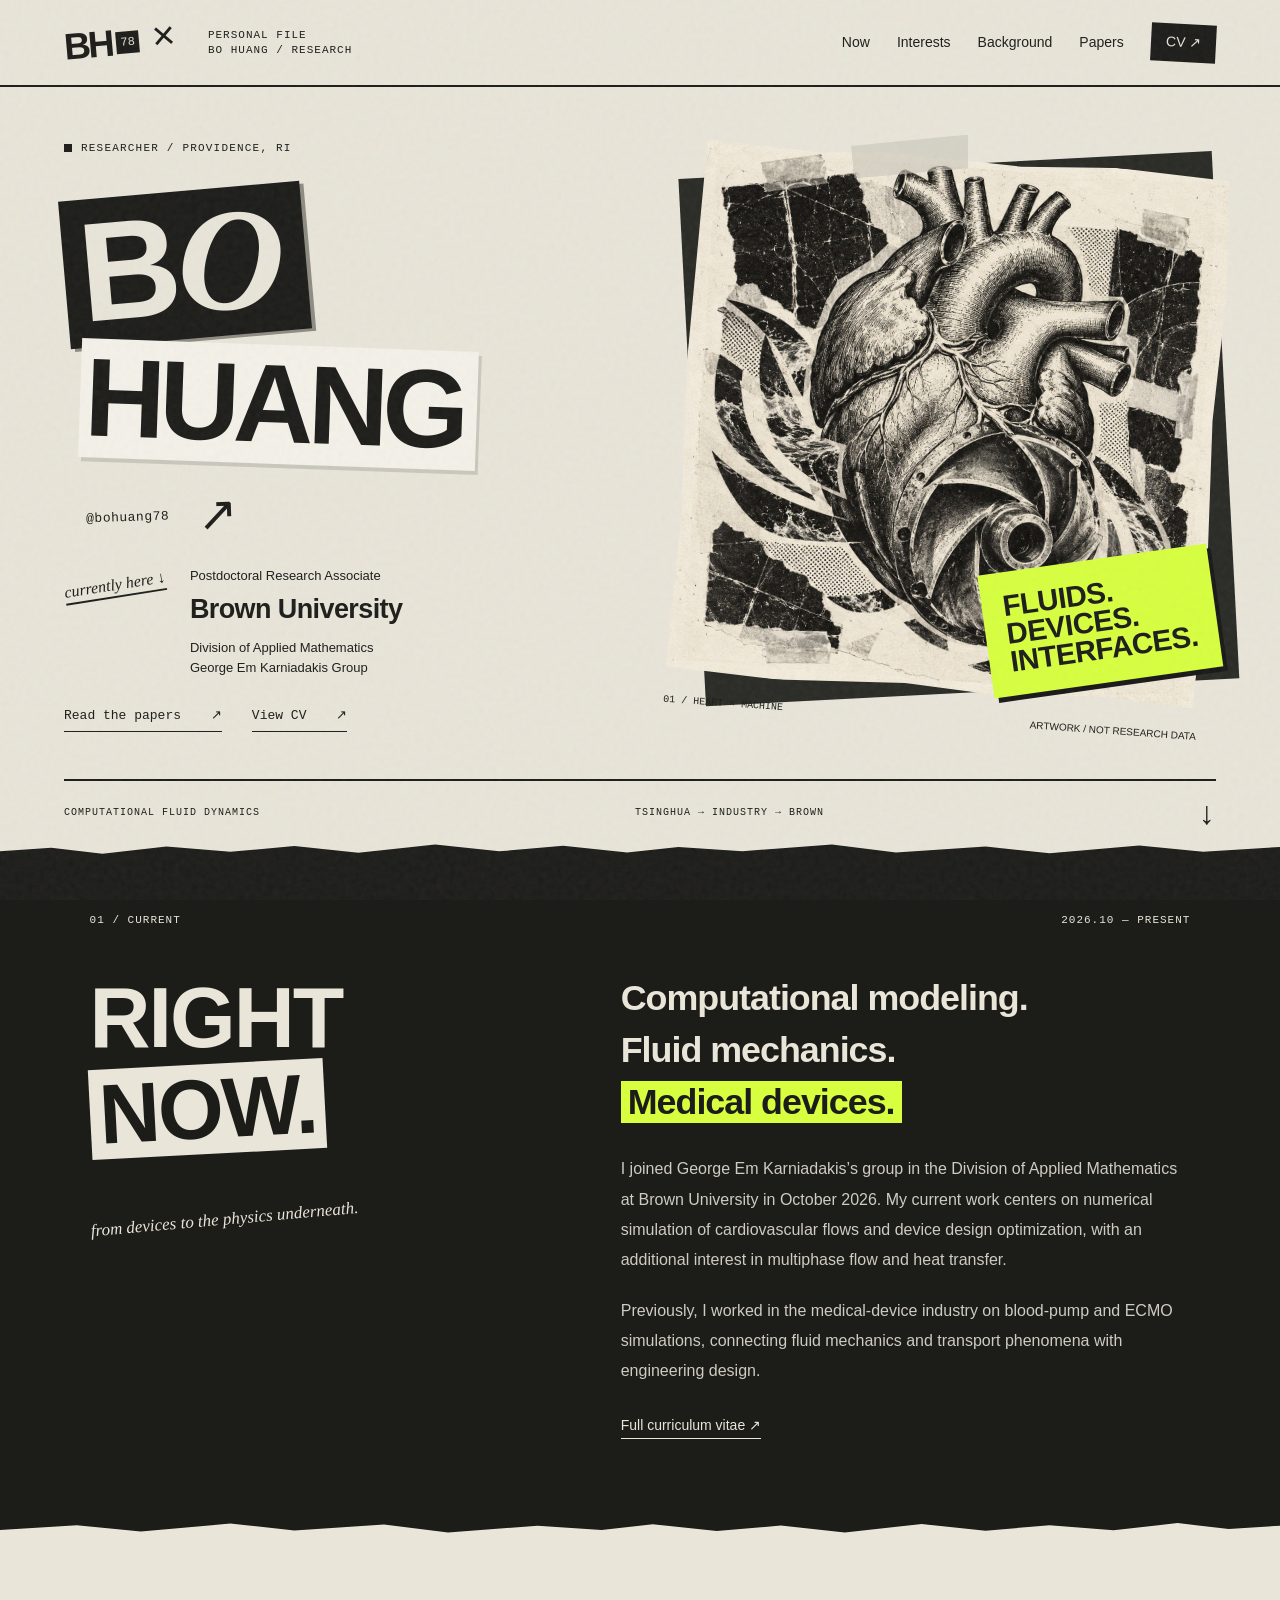
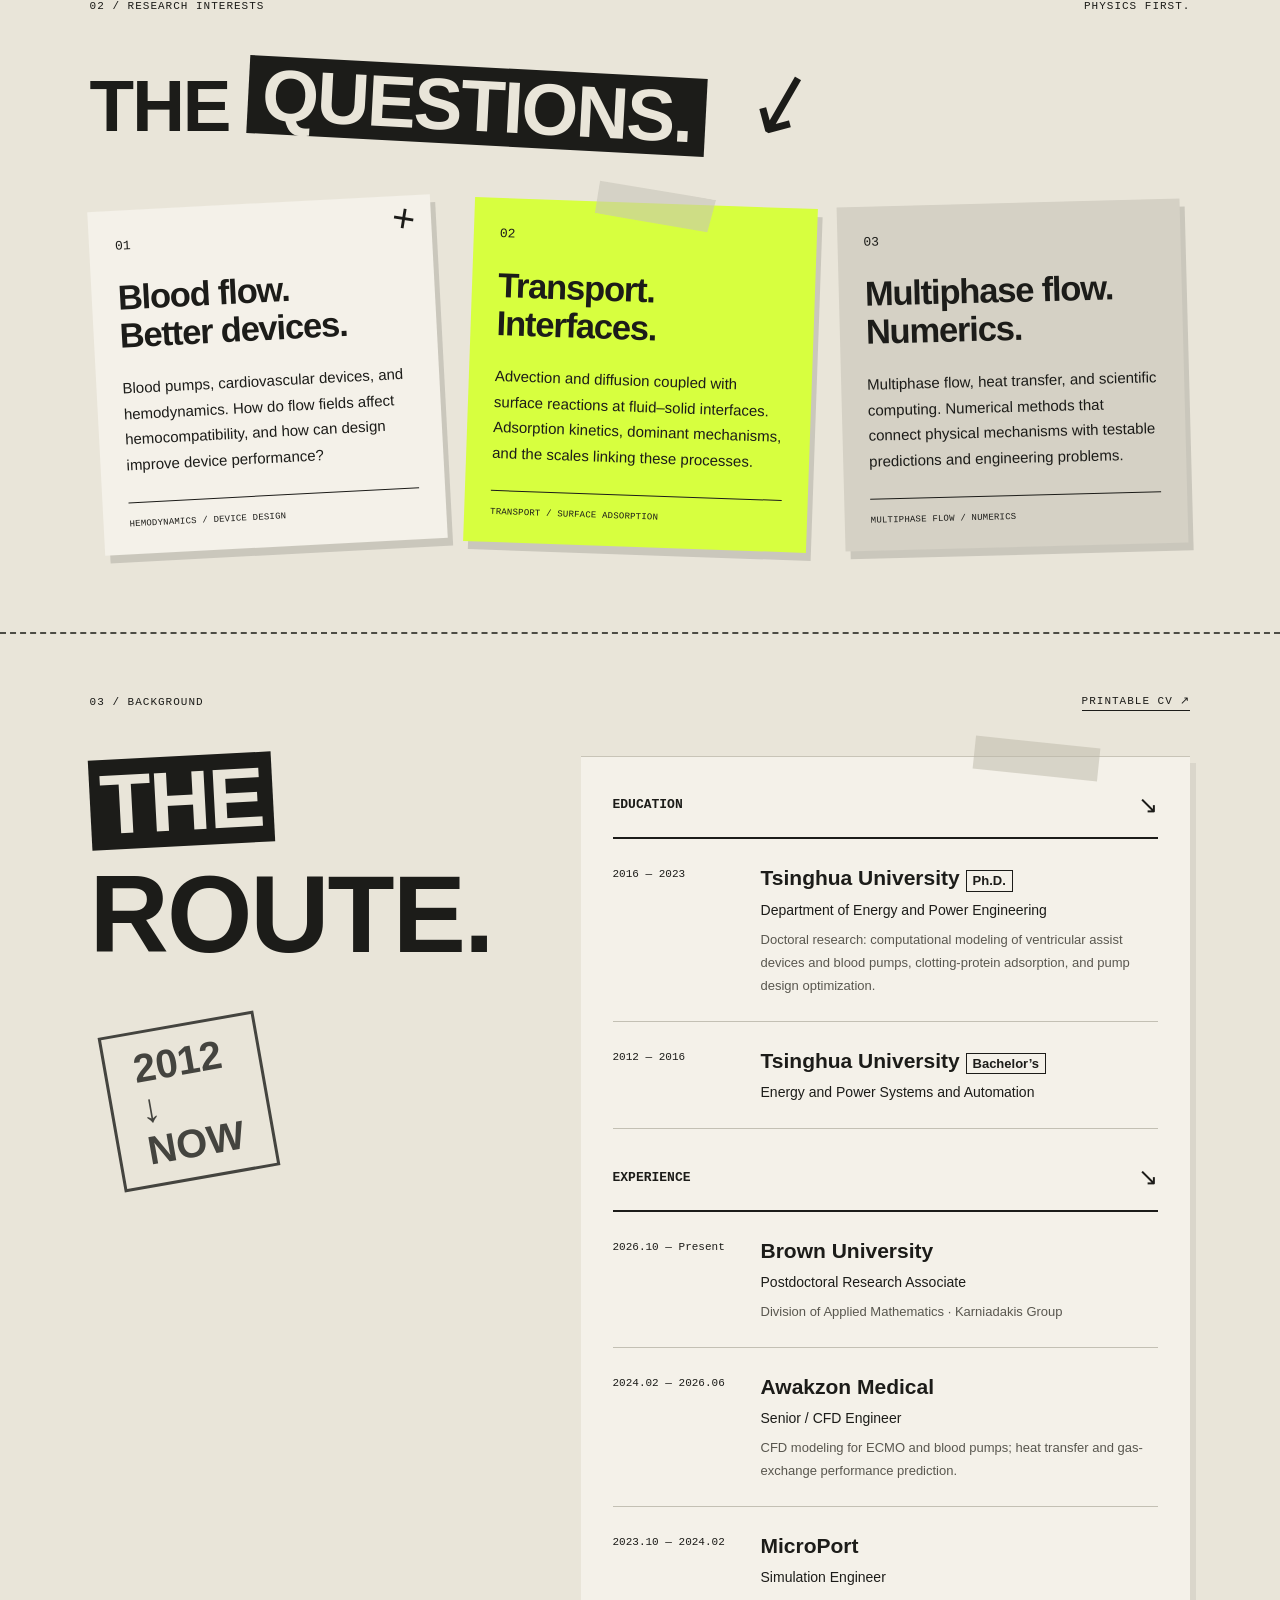
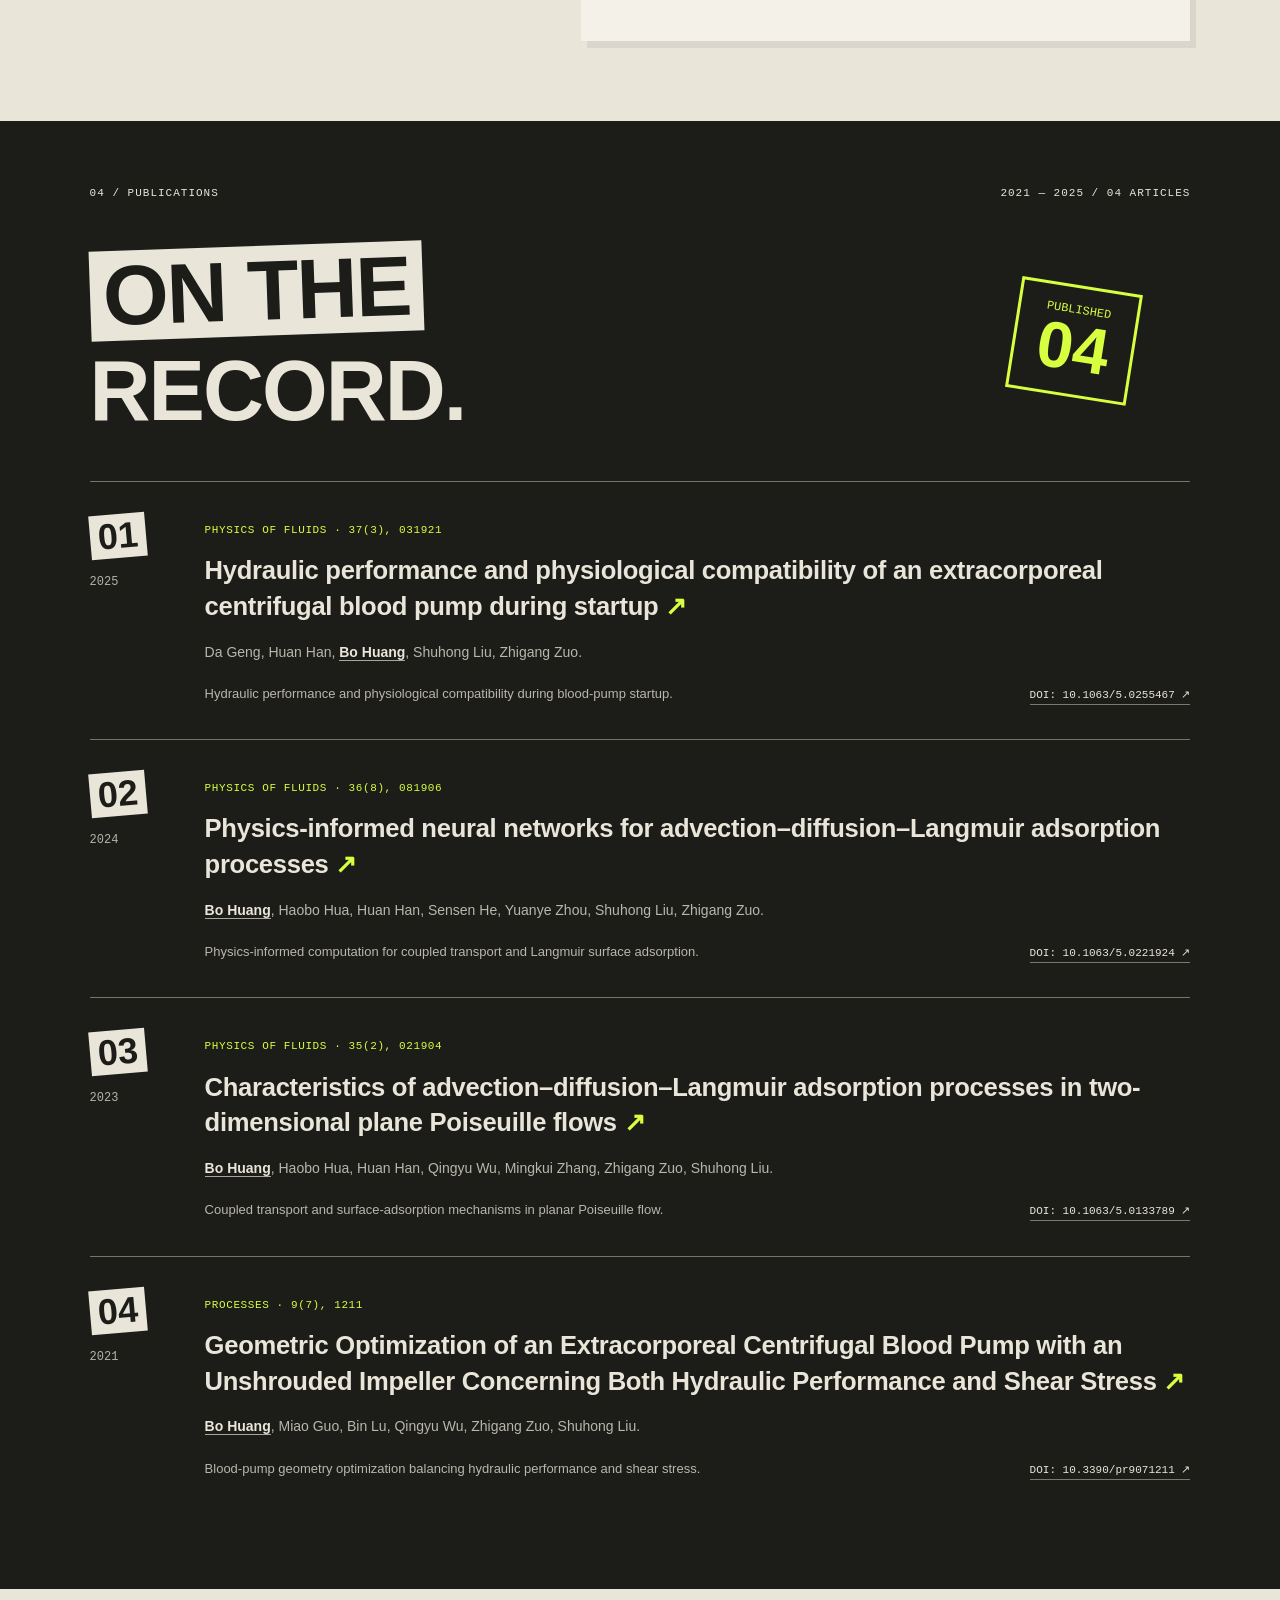
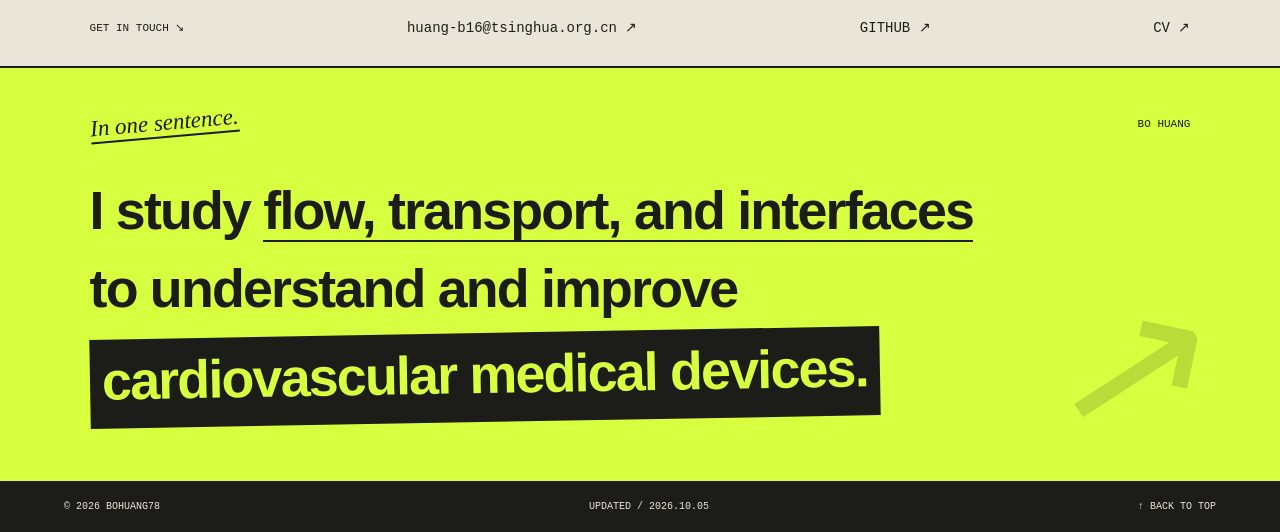
==== commit 42926bf4: "Build English punk collage research homepage and academic CV" ====
--- a/index.html
+++ b/index.html
@@ -1,61 +1,71 @@
 <!doctype html>
-<html lang="zh-CN">
+<html lang="en">
 <head>
-  <meta charset="UTF-8">
+  <meta charset="utf-8">
   <meta name="viewport" content="width=device-width, initial-scale=1">
-  <meta name="theme-color" content="#eeede7">
-  <meta name="description" content="bohuang78 — 代码、游戏与个人实验。">
-  <title>BOHUANG78 — Personal Index</title>
-  <link rel="icon" href="favicon.svg" type="image/svg+xml">
-  <link rel="stylesheet" href="style.css?v=2">
-  <script src="script.js?v=2" defer></script>
+  <meta name="theme-color" content="#1c1c19">
+  <meta name="description" content="Bo Huang, Postdoctoral Research Associate in Applied Mathematics at Brown University. Computational modeling of cardiovascular devices, fluid mechanics, transport, and interfacial processes.">
+  <title>Bo Huang — Research & CV</title>
+  <link rel="icon" type="image/svg+xml" href="favicon.svg">
+  <link rel="stylesheet" href="style.css?v=3">
 </head>
 <body>
-  <a class="skip" href="#projects">跳至项目</a>
+  <a class="skip" href="#now">Skip to CV content</a>
+  <div class="page-grain" aria-hidden="true"></div>
   <header class="header">
-    <a class="monogram" href="#" aria-label="bohuang78 首页">b/h<span>78</span></a>
-    <span class="header-note">PERSONAL INDEX<br>BOHUANG78 / WEB</span>
-    <nav aria-label="主导航"><a href="#projects">项目 <sup>03</sup></a><a href="https://github.com/81191539" target="_blank" rel="noopener noreferrer">GITHUB ↗</a><button id="theme" aria-label="切换深色背景" aria-pressed="false">◐</button></nav>
+    <a class="brand" href="#" aria-label="Bo Huang home">BH<span>78</span><i aria-hidden="true">×</i></a>
+    <span class="issue">PERSONAL FILE<br>BO HUANG / RESEARCH</span>
+    <nav aria-label="Main navigation"><a href="#now">Now</a><a href="#interests">Interests</a><a href="#education">Background</a><a href="#papers">Papers</a><a class="cv-link" href="cv.html" target="_blank" rel="noopener">CV ↗</a></nav>
   </header>
   <main>
     <section class="hero" aria-labelledby="name">
-      <div class="hero-left"></div>
-      <div class="hero-art" aria-hidden="true">
-        <span class="art-registration top">+<span>FIG. 078 — PERSONAL OBJECT</span>+</span>
-        <svg class="sculpture" viewBox="0 0 600 660" fill="none"><g id="wire-object"></g></svg>
-        <span class="art-number">78</span>
-        <div class="art-caption"><span>OBJECT / 01</span><span>↙</span><span>CONTINUOUS<br>EXPERIMENT</span></div>
+      <div class="hero-copy">
+        <div class="mini-label"><span class="tiny-square"></span> RESEARCHER / PROVIDENCE, RI</div>
+        <h1 id="name" aria-label="Bo Huang"><span class="cutout bo">B<span>O</span></span><span class="cutout huang">HUANG</span><span class="chinese-name"><span class="name-handle">@bohuang78</span><span aria-hidden="true">↗</span></span></h1>
+        <div class="hero-bio"><span class="handnote">currently here ↓</span><p>Postdoctoral Research Associate<br><strong>Brown University</strong><br><span>Division of Applied Mathematics<br>George Em Karniadakis Group</span></p></div>
+        <div class="hero-links"><a href="#papers">Read the papers <span>↗</span></a><a href="cv.html" target="_blank" rel="noopener">View CV <span>↗</span></a></div>
       </div>
-      <div class="hero-topline"><span>一个人的互联网切片</span><span class="location-tag">[ OPEN IN BROWSER ]</span></div>
-      <h1 id="name"><span class="name-first">BO<span class="name-mark" aria-hidden="true">✳</span></span><span class="name-last">HUANG<span class="name-stop">.</span></span><span class="sr-only">78</span></h1>
-      <div class="hero-bottom"><div class="intro"><span class="intro-arrow">↳</span><p>代码、游戏，<br>和一些个人实验。</p></div><a class="explore" href="#projects"><span>浏览项目<br><small>EXPLORE THE INDEX</small></span><span class="explore-arrow">↓</span></a></div>
-      <div class="spine" aria-hidden="true">BOHUANG78 / PERSONAL INDEX / 001</div>
+      <figure class="hero-collage"><span class="tape top-tape" aria-hidden="true"></span><img src="assets/heart-impeller-xerox.png" width="1254" height="1254" fetchpriority="high" alt="A photocopied collage of an anatomical heart and a mechanical impeller; an artistic interpretation of the research themes"><span class="art-sticker" aria-hidden="true">FLUIDS.<br>DEVICES.<br>INTERFACES.</span><figcaption>01 / HEART × MACHINE <span>ARTWORK / NOT RESEARCH DATA</span></figcaption></figure>
+      <div class="hero-bottom"><span>COMPUTATIONAL FLUID DYNAMICS</span><span>TSINGHUA → INDUSTRY → BROWN</span><a href="#now" aria-label="Continue reading">↓</a></div>
     </section>
-    <section class="projects" id="projects" aria-labelledby="projects-title">
-      <div class="section-top"><span>01—03 / PUBLIC REPOSITORIES</span><span>代码存放处 ↙</span></div>
-      <div class="project-heading"><h2 id="projects-title">WORK<span>INDEX</span></h2><div class="index-note"><span class="index-symbol" aria-hidden="true">↗</span><p>从游戏计算到小型实验。<br>点击条目，查看源码。</p></div></div>
-      <div class="project-grid">
-        <a class="project project-one" href="https://github.com/81191539/JX3_DPS_calculation" target="_blank" rel="noopener noreferrer">
-          <div class="card-top"><span>01 / HTML</span><span>↗</span></div>
-          <div class="project-visual sword" aria-hidden="true"><span class="sword-word">劍</span><svg viewBox="0 0 300 250"><path d="M242 10L97 161l-18-3 7 18-28 30 9 10 31-30 17 8-2-20L261 26z" fill="currentColor"/><path d="M240 20L104 169" stroke="#e3e0d6" stroke-width="2"/><path d="M62 151l60 60" stroke="currentColor" stroke-width="9"/></svg><span class="visual-caption">DAMAGE / PER / SECOND</span></div>
-          <div class="card-bottom"><h3>JX3 DPS<span>计算器</span></h3><p>JX3_DPS_calculation</p></div>
-        </a>
-        <a class="project project-two" href="https://github.com/81191539/game_holy" target="_blank" rel="noopener noreferrer">
-          <div class="card-top"><span>02 / JAVASCRIPT</span><span>↗</span></div>
-          <div class="project-visual game" aria-hidden="true"><div class="pixel-cross"></div><div class="game-orbit"></div><span class="game-digit">02</span><span class="visual-caption">GAME_HOLY / SOURCE FILES</span></div>
-          <div class="card-bottom"><h3>GAME<span>HOLY</span></h3><p>game_holy</p></div>
-        </a>
-        <a class="project project-three" href="https://github.com/81191539/ADR-release" target="_blank" rel="noopener noreferrer">
-          <div class="card-top"><span>03 / BATCHFILE</span><span>↗</span></div>
-          <div class="project-visual release" aria-hidden="true"><span class="release-type">ADR</span><div class="barcode"></div><span class="visual-caption">RELEASE / DISTRIBUTION</span></div>
-          <div class="card-bottom"><h3>ADR<span>RELEASE</span></h3><p>ADR-release</p></div>
-        </a>
+    <section id="now" class="now-section" aria-labelledby="now-title">
+      <div class="section-kicker"><span>01 / CURRENT</span><span>2026.10 — PRESENT</span></div>
+      <div class="now-layout"><div><h2 id="now-title" class="section-title"><span>RIGHT</span><br><em>NOW.</em></h2><p class="margin-note">from devices to the physics underneath.</p></div><div class="now-copy"><p class="lead">Computational modeling.<br>Fluid mechanics.<br><mark>Medical devices.</mark></p><p>I joined George Em Karniadakis’s group in the Division of Applied Mathematics at Brown University in October 2026. My current work centers on numerical simulation of cardiovascular flows and device design optimization, with an additional interest in multiphase flow and heat transfer.</p><p>Previously, I worked in the medical-device industry on blood-pump and ECMO simulations, connecting fluid mechanics and transport phenomena with engineering design.</p><a class="text-link" href="cv.html" target="_blank" rel="noopener">Full curriculum vitae ↗</a></div></div>
+    </section>
+    <section id="interests" class="interests-section" aria-labelledby="interest-title">
+      <div class="section-kicker"><span>02 / RESEARCH INTERESTS</span><span>PHYSICS FIRST.</span></div>
+      <h2 id="interest-title" class="section-title"><span>THE</span> <em>QUESTIONS.</em><span class="heading-scribble" aria-hidden="true">↙</span></h2>
+      <div class="interest-grid">
+        <article class="interest-sheet sheet-one"><span class="sheet-pin" aria-hidden="true">+</span><span class="sheet-number">01</span><h3>Blood flow.<br>Better devices.</h3><p>Blood pumps, cardiovascular devices, and hemodynamics. How do flow fields affect hemocompatibility, and how can design improve device performance?</p><span class="sheet-footer">HEMODYNAMICS / DEVICE DESIGN</span></article>
+        <article class="interest-sheet sheet-two"><span class="tape" aria-hidden="true"></span><span class="sheet-number">02</span><h3>Transport.<br>Interfaces.</h3><p>Advection and diffusion coupled with surface reactions at fluid–solid interfaces. Adsorption kinetics, dominant mechanisms, and the scales linking these processes.</p><span class="sheet-footer">TRANSPORT / SURFACE ADSORPTION</span></article>
+        <article class="interest-sheet sheet-three"><span class="sheet-number">03</span><h3>Multiphase flow.<br>Numerics.</h3><p>Multiphase flow, heat transfer, and scientific computing. Numerical methods that connect physical mechanisms with testable predictions and engineering problems.</p><span class="sheet-footer">MULTIPHASE FLOW / NUMERICS</span></article>
       </div>
-      <a class="all-projects" href="https://github.com/81191539?tab=repositories" target="_blank" rel="noopener noreferrer"><span>查看全部仓库</span><span>VIEW ALL REPOSITORIES ↗</span></a>
     </section>
-    <section class="outro" aria-labelledby="outro-title"><div class="outro-top"><span>ELSEWHERE / 在别处</span><span>接下来，GitHub 见。</span></div><a href="https://github.com/81191539" target="_blank" rel="noopener noreferrer"><h2 id="outro-title">GITHUB</h2><span class="outro-arrow">↗</span></a><div class="outro-bottom"><span>@81191539</span><span>BOHUANG78 — PERSONAL INDEX</span></div></section>
+    <section id="education" class="education-section" aria-labelledby="education-title">
+      <div class="section-kicker"><span>03 / BACKGROUND</span><a href="cv.html" target="_blank" rel="noopener">PRINTABLE CV ↗</a></div>
+      <div class="background-layout"><div class="background-heading"><h2 id="education-title" class="section-title"><span>THE</span><br><em>ROUTE.</em></h2><div class="route-stamp" aria-hidden="true">2012<br><span>↓</span><br>NOW</div></div><div class="history">
+        <div class="history-heading"><h3>EDUCATION</h3><span aria-hidden="true">↘</span></div>
+        <article class="history-item"><time>2016 — 2023</time><div><h4>Tsinghua University <span>Ph.D.</span></h4><p>Department of Energy and Power Engineering</p><p class="history-detail">Doctoral research: computational modeling of ventricular assist devices and blood pumps, clotting-protein adsorption, and pump design optimization.</p></div></article>
+        <article class="history-item"><time>2012 — 2016</time><div><h4>Tsinghua University <span>Bachelor’s</span></h4><p>Energy and Power Systems and Automation</p></div></article>
+        <div class="history-heading work-heading"><h3>EXPERIENCE</h3><span aria-hidden="true">↘</span></div>
+        <article class="history-item"><time>2026.10 — Present</time><div><h4>Brown University</h4><p>Postdoctoral Research Associate</p><p class="history-detail">Division of Applied Mathematics · Karniadakis Group</p></div></article>
+        <article class="history-item"><time>2024.02 — 2026.06</time><div><h4>Awakzon Medical</h4><p>Senior / CFD Engineer</p><p class="history-detail">CFD modeling for ECMO and blood pumps; heat transfer and gas-exchange performance prediction.</p></div></article>
+        <article class="history-item"><time>2023.10 — 2024.02</time><div><h4>MicroPort</h4><p>Simulation Engineer</p></div></article>
+      </div></div>
+    </section>
+    <section id="papers" class="papers-section" aria-labelledby="papers-title">
+      <div class="section-kicker"><span>04 / PUBLICATIONS</span><span>2021 — 2025 / 04 ARTICLES</span></div>
+      <div class="papers-heading"><h2 id="papers-title" class="section-title"><span>ON THE</span><br><em>RECORD.</em></h2><span class="paper-stamp">PUBLISHED<br><b>04</b></span></div>
+      <ol class="paper-list">
+        <li class="paper"><div class="paper-index"><span>01</span><time>2025</time></div><div class="paper-content"><span class="journal">PHYSICS OF FLUIDS · 37(3), 031921</span><h3><a href="https://doi.org/10.1063/5.0255467" target="_blank" rel="noopener noreferrer">Hydraulic performance and physiological compatibility of an extracorporeal centrifugal blood pump during startup <span>↗</span></a></h3><p class="authors">Da Geng, Huan Han, <strong>Bo Huang</strong>, Shuhong Liu, Zhigang Zuo.</p><div class="paper-bottom"><p>Hydraulic performance and physiological compatibility during blood-pump startup.</p><a class="doi" href="https://doi.org/10.1063/5.0255467" target="_blank" rel="noopener noreferrer">DOI: 10.1063/5.0255467 ↗</a></div></div></li>
+        <li class="paper"><div class="paper-index"><span>02</span><time>2024</time></div><div class="paper-content"><span class="journal">PHYSICS OF FLUIDS · 36(8), 081906</span><h3><a href="https://doi.org/10.1063/5.0221924" target="_blank" rel="noopener noreferrer">Physics-informed neural networks for advection–diffusion–Langmuir adsorption processes <span>↗</span></a></h3><p class="authors"><strong>Bo Huang</strong>, Haobo Hua, Huan Han, Sensen He, Yuanye Zhou, Shuhong Liu, Zhigang Zuo.</p><div class="paper-bottom"><p>Physics-informed computation for coupled transport and Langmuir surface adsorption.</p><a class="doi" href="https://doi.org/10.1063/5.0221924" target="_blank" rel="noopener noreferrer">DOI: 10.1063/5.0221924 ↗</a></div></div></li>
+        <li class="paper"><div class="paper-index"><span>03</span><time>2023</time></div><div class="paper-content"><span class="journal">PHYSICS OF FLUIDS · 35(2), 021904</span><h3><a href="https://doi.org/10.1063/5.0133789" target="_blank" rel="noopener noreferrer">Characteristics of advection–diffusion–Langmuir adsorption processes in two-dimensional plane Poiseuille flows <span>↗</span></a></h3><p class="authors"><strong>Bo Huang</strong>, Haobo Hua, Huan Han, Qingyu Wu, Mingkui Zhang, Zhigang Zuo, Shuhong Liu.</p><div class="paper-bottom"><p>Coupled transport and surface-adsorption mechanisms in planar Poiseuille flow.</p><a class="doi" href="https://doi.org/10.1063/5.0133789" target="_blank" rel="noopener noreferrer">DOI: 10.1063/5.0133789 ↗</a></div></div></li>
+        <li class="paper"><div class="paper-index"><span>04</span><time>2021</time></div><div class="paper-content"><span class="journal">PROCESSES · 9(7), 1211</span><h3><a href="https://doi.org/10.3390/pr9071211" target="_blank" rel="noopener noreferrer">Geometric Optimization of an Extracorporeal Centrifugal Blood Pump with an Unshrouded Impeller Concerning Both Hydraulic Performance and Shear Stress <span>↗</span></a></h3><p class="authors"><strong>Bo Huang</strong>, Miao Guo, Bin Lu, Qingyu Wu, Zhigang Zuo, Shuhong Liu.</p><div class="paper-bottom"><p>Blood-pump geometry optimization balancing hydraulic performance and shear stress.</p><a class="doi" href="https://doi.org/10.3390/pr9071211" target="_blank" rel="noopener noreferrer">DOI: 10.3390/pr9071211 ↗</a></div></div></li>
+      </ol>
+    </section>
+    <section class="contact-strip" aria-label="Contact"><span>GET IN TOUCH ↘</span><a href="mailto:huang-b16@tsinghua.org.cn">huang-b16@tsinghua.org.cn ↗</a><a href="https://github.com/81191539" target="_blank" rel="noopener noreferrer">GITHUB ↗</a><a href="cv.html" target="_blank" rel="noopener">CV ↗</a></section>
+    <section class="closing" aria-labelledby="closing-title"><div class="closing-meta"><h2 id="closing-title">In one sentence.</h2><span>BO HUANG</span></div><p>I study <span>flow, transport, and interfaces</span><br>to understand and improve<br><strong>cardiovascular medical devices.</strong></p><div class="closing-mark" aria-hidden="true">↗</div></section>
   </main>
-  <footer><span>© <span id="year">2026</span> BOHUANG78</span><span class="footer-mark" aria-hidden="true">b/h</span><a href="#">回到顶部 ↑</a></footer>
+  <footer><span>© 2026 BOHUANG78</span><span>UPDATED / 2026.10.05</span><a href="#">↑ BACK TO TOP</a></footer>
 </body>
 </html>
-
--- a/style.css
+++ b/style.css
@@ -1,52 +1,22 @@
 @charset "UTF-8";
-:root{--paper:#eeede7;--ink:#191919;--red:#f0442c;--line:#bdbcb6;--muted:#5d5b57;--mono:"Courier New",monospace;--sans:Arial,Helvetica,"Microsoft YaHei",sans-serif}
-*{box-sizing:border-box}
-html{scroll-behavior:smooth;scroll-padding-top:25px}
-body{margin:0;background:var(--paper);color:var(--ink);font:16px/1.5 var(--sans)}
-body.night{--paper:#242421;--ink:#eae8df;--line:#66655d;--muted:#b6b4ab}
-::selection{background:var(--red);color:#fff}
-a{color:inherit;text-decoration:none}
-a:focus-visible,button:focus-visible{outline:3px solid var(--red);outline-offset:6px}
-button{font:inherit;color:inherit;cursor:pointer}
-.sr-only{position:absolute;width:1px;height:1px;overflow:hidden;clip-path:inset(50%)}
-.skip{position:fixed;top:-70px;left:20px;background:var(--red);color:#fff;padding:12px;z-index:20}.skip:focus{top:10px}
-.header{display:flex;align-items:center;justify-content:space-between;height:100px;margin:0 3.5%;border-bottom:1px solid var(--ink);gap:30px}
-.monogram{font:bold 40px/1 var(--sans);letter-spacing:-5px}.monogram span{font:12px var(--mono);vertical-align:top;letter-spacing:0;margin-left:9px}
-.header-note{margin-right:auto;margin-left:9%;font:11px/1.4 var(--mono);letter-spacing:1px}
-nav{display:flex;gap:42px;align-items:center;font:13px var(--mono)}nav a:hover{text-decoration:underline;text-underline-offset:5px}nav sup{font-size:10px;color:var(--red)}
-#theme{width:32px;height:32px;border:1px solid var(--ink);border-radius:50%;background:none;font-size:24px;line-height:1;padding:0}
-.hero{position:relative;isolation:isolate;min-height:760px;height:min(850px,64vw);margin:0 3.5%;border-bottom:1px solid var(--ink);overflow:hidden}
-.hero-left{position:absolute;inset:0 37% 0 0;background:var(--paper);z-index:-2}
-.hero-art{position:absolute;right:0;top:0;width:37%;height:100%;background:#20211f;color:#eeede7;overflow:hidden;z-index:-1}
-.hero-art:after{content:"";position:absolute;inset:0;pointer-events:none;opacity:.17;background-image:url("data:image/svg+xml,%3Csvg viewBox='0 0 180 180' xmlns='http://www.w3.org/2000/svg'%3E%3Cfilter id='n'%3E%3CfeTurbulence type='fractalNoise' baseFrequency='.8' numOctaves='3' stitchTiles='stitch'/%3E%3C/filter%3E%3Cpath fill='%23fff' filter='url(%23n)' opacity='.6' d='M0 0h180v180H0z'/%3E%3C/svg%3E")}
-.hero-topline{display:flex;align-items:center;gap:55px;padding:31px 0;font:12px var(--mono);letter-spacing:1px;width:63%}.location-tag{font-size:10px;color:var(--muted)}
-h1{margin:38px 0 0;font-weight:900;font-family:Arial,"Arial Black",sans-serif;letter-spacing:-.085em;line-height:.79;position:relative;z-index:3;font-size:clamp(145px,20.2vw,320px);pointer-events:none}
-.name-first{display:flex;align-items:center;gap:30px}.name-mark{color:var(--red);font-size:.47em;font-weight:400;line-height:1;margin-top:15px;letter-spacing:0;transform:rotate(-12deg)}
-.name-last{display:block;font-size:.88em;letter-spacing:-.08em;margin-top:18px;color:var(--red)}.name-stop{color:var(--red)}
-.sculpture{position:absolute;width:132%;height:auto;left:-16%;top:3%;color:#d7d7c9;transform:rotate(-17deg);transition:transform 1.2s cubic-bezier(.2,.7,.2,1)}.hero-art:hover .sculpture{transform:rotate(0deg)}
-.art-number{position:absolute;left:50%;top:30%;transform:translate(-50%,-50%);font:italic 105px/1 Georgia,serif;letter-spacing:-10px;color:#eeede7}
-.art-registration{position:absolute;left:18px;right:18px;display:flex;align-items:center;justify-content:space-between;top:16px;font:20px var(--mono)}.art-registration>span{font-size:9px;letter-spacing:1px}
-.art-caption{position:absolute;bottom:41px;left:25px;right:25px;display:flex;justify-content:space-between;align-items:center;font:10px/1.4 var(--mono);letter-spacing:1px}.art-caption>span:nth-child(2){font:40px var(--sans)}
-.hero-bottom{position:absolute;left:0;bottom:38px;width:58%;display:flex;justify-content:space-between;align-items:end;gap:20px}
-.intro{display:flex;gap:26px}.intro-arrow{font-size:42px;line-height:1.2}.intro p{font-size:17px;line-height:1.8;margin:0}.explore{display:flex;align-items:center;gap:26px;font-size:13px}.explore small{display:block;font:9px var(--mono);margin-top:5px;letter-spacing:.5px}.explore-arrow{border:1px solid var(--ink);width:48px;height:48px;border-radius:50%;display:grid;place-items:center;font-size:26px;transition:background .2s}.explore:hover .explore-arrow{background:var(--red)}
-.spine{position:absolute;right:calc(37% + 13px);top:80px;writing-mode:vertical-rl;font:9px var(--mono);letter-spacing:2px;color:var(--muted)}
-.projects{padding:85px 3.5% 60px}.section-top{display:flex;justify-content:space-between;font:11px var(--mono);letter-spacing:1px;border-top:1px solid var(--ink);padding-top:15px}.project-heading{display:flex;justify-content:space-between;align-items:flex-end;padding:44px 0 40px}
-.project-heading h2{margin:0;font:bold clamp(60px,8.6vw,132px)/.83 var(--sans);letter-spacing:-.075em}.project-heading h2>span{display:block;color:transparent;-webkit-text-stroke:1px var(--ink)}
-.index-note{display:flex;align-items:center;gap:45px}.index-note p{font-size:14px;line-height:1.9}.index-symbol{font-size:115px;font-weight:200;line-height:1}
-.project-grid{display:grid;grid-template-columns:repeat(3,minmax(0,1fr));border:1px solid var(--ink)}
-.project{display:block;min-width:0;padding:20px 22px 27px;transition:background .25s,color .25s}.project+.project{border-left:1px solid var(--ink)}.project:hover{background:var(--ink);color:var(--paper)}
-.card-top{display:flex;justify-content:space-between;align-items:center;font:11px var(--mono)}.card-top>span:last-child{font:25px var(--sans);transition:transform .25s}.project:hover .card-top>span:last-child{transform:translate(4px,-4px)}
-.project-visual{position:relative;height:260px;margin:23px 0 24px;overflow:hidden}.visual-caption{position:absolute;bottom:13px;left:15px;font:9px var(--mono);letter-spacing:1px}
-.sword{background:#dedbd0;color:#2c302c}.sword-word{position:absolute;font:190px/1.3 "Times New Roman","SimSun",serif;left:5px;top:-1px;opacity:.18}.sword svg{position:absolute;width:100%;height:100%;inset:0;transition:transform .4s}.project:hover .sword svg{transform:rotate(-8deg) scale(1.07)}
-.game{background:var(--red);color:#1e1e1d}.pixel-cross{width:90px;height:90px;background:#20211f;clip-path:polygon(33% 0,66% 0,66% 33%,100% 33%,100% 66%,66% 66%,66% 100%,33% 100%,33% 66%,0 66%,0 33%,33% 33%);position:absolute;top:64px;left:28px;transform:rotate(-12deg);transition:transform .4s}.project:hover .pixel-cross{transform:rotate(78deg)}.game-orbit{position:absolute;border:1px solid #20211f;width:190px;height:190px;right:-15px;top:20px;border-radius:50%;box-shadow:0 0 0 12px #f0442c,0 0 0 13px #20211f,0 0 0 26px #f0442c,0 0 0 27px #20211f}.game-digit{position:absolute;right:24px;top:55px;font:italic 94px Georgia,serif;letter-spacing:-10px}
-.release{background:#222320;color:#eeede7}.release-type{position:absolute;left:13px;top:20px;font:bold clamp(60px,7vw,120px)/1 var(--sans);letter-spacing:-.08em;transform:scaleY(1.2);transform-origin:top}.barcode{position:absolute;left:17px;right:17px;bottom:43px;height:62px;background:repeating-linear-gradient(90deg,#eeede7 0 1px,transparent 1px 4px,#eeede7 4px 7px,transparent 7px 10px,#eeede7 10px 11px,transparent 11px 16px,#eeede7 16px 21px,transparent 21px 24px)}
-.card-bottom h3{font:bold clamp(27px,3.5vw,50px)/.95 var(--sans);letter-spacing:-.05em;margin:0}.card-bottom h3>span{display:block}.project-one .card-bottom h3>span{font:bold .7em/1.4 var(--sans);margin-top:5px;letter-spacing:-1px}.card-bottom p{font:11px var(--mono);margin:18px 0 0;overflow-wrap:anywhere;opacity:.7}
-.all-projects{display:flex;justify-content:space-between;align-items:center;border-bottom:1px solid var(--ink);padding:25px 0;font:12px var(--mono)}.all-projects:hover{color:var(--red)}
-.outro{background:var(--red);padding:30px 3.5% 24px;color:#1d1d1b}.outro-top,.outro-bottom{display:flex;justify-content:space-between;font:11px var(--mono)}.outro>a{display:flex;justify-content:space-between;align-items:center;padding:36px 0 44px}.outro h2{margin:0;font:bold clamp(70px,16vw,245px)/.85 var(--sans);letter-spacing:-.085em}.outro-arrow{font:clamp(70px,18vw,260px)/.7 var(--sans);transition:transform .25s}.outro>a:hover .outro-arrow{transform:translate(7px,-7px)}.outro-bottom{border-top:1px solid #1d1d1b;padding-top:18px}
-footer{display:flex;justify-content:space-between;align-items:center;padding:27px 3.5%;font:11px var(--mono)}.footer-mark{font:bold 26px var(--sans);letter-spacing:-3px}
-@media(min-width:1600px){.hero{height:850px}h1{font-size:320px}.site-shell{max-width:1800px;margin:auto}}
-@media(max-width:1100px){.hero{min-height:650px}h1{margin-top:65px}.hero-topline{gap:25px}.art-number{font-size:85px;top:27%}.project-visual{height:215px}.project{padding:17px}.index-symbol{font-size:90px}.index-note{gap:20px}}
-@media(max-width:700px){.header{height:78px;gap:15px;margin:0 5%}.monogram{font-size:33px}.header-note{display:none}nav{gap:22px;font-size:11px}#theme{width:27px;height:27px;font-size:20px}.hero{margin:0 5%;height:780px;min-height:0}.hero-left{inset:0 0 0 0}.hero-art{width:70%;height:350px;top:285px;right:0}.hero-topline{padding:23px 0;width:100%;font-size:11px;justify-content:space-between;gap:10px}.location-tag{font-size:8px}h1{font-size:29vw;margin-top:33px;line-height:.79}.name-first{gap:22px}.name-mark{margin-top:0}.name-last{margin-top:12px;font-size:.85em}.spine{left:0;right:auto;top:355px;font-size:8px;letter-spacing:1.5px}.sculpture{width:113%;left:-5%;top:-7%}.art-number{font-size:78px;top:43%}.art-registration{top:10px;left:12px;right:12px}.art-registration>span{font-size:7px;letter-spacing:0}.art-caption{left:14px;right:14px;bottom:14px;font-size:8px}.art-caption>span:nth-child(2){font-size:24px}.hero-bottom{bottom:30px;width:100%;gap:15px}.intro{gap:10px}.intro p{font-size:14px}.intro-arrow{font-size:30px}.explore{gap:12px;font-size:12px}.explore small{font-size:7px}.explore-arrow{width:36px;height:36px;font-size:21px}.projects{padding:55px 5% 40px}.section-top{font-size:9px;letter-spacing:0}.project-heading{padding:33px 0 28px;align-items:center}.project-heading h2{font-size:58px}.index-symbol{display:none}.index-note p{font-size:11px;line-height:1.8}.project-grid{grid-template-columns:1fr}.project{padding:20px}.project+.project{border-left:none;border-top:1px solid var(--ink)}.project-visual{height:270px;margin:18px 0 23px}.card-bottom{display:flex;justify-content:space-between;align-items:flex-end;gap:20px}.card-bottom h3{font-size:35px}.card-bottom p{font-size:10px;max-width:50%;text-align:right}.release-type{font-size:100px}.game-digit{font-size:115px;right:40px}.game-orbit{width:220px;height:220px;right:0}.pixel-cross{width:115px;height:115px;top:58px;left:32px}.all-projects{font-size:9px;padding:21px 0}.outro{padding:25px 5% 20px}.outro-top,.outro-bottom{font-size:9px}.outro-top>span:last-child{font-size:10px}.outro>a{padding:42px 0}.outro h2{font-size:17vw}.outro-arrow{font-size:19vw}footer{padding:23px 5%;font-size:9px}.footer-mark{font-size:22px}}
-@media(max-width:360px){nav{gap:14px}.hero{height:730px}.hero-art{top:260px;height:315px}.intro p{font-size:12px}.project-heading h2{font-size:50px}.index-note p{font-size:10px}}
-@media(prefers-reduced-motion:reduce){html{scroll-behavior:auto}*,*:before,*:after{transition:none!important;animation:none!important}}
-@media(max-width:700px){.name-last{font-size:.80em}.name-stop{display:none}}
+:root{--ink:#1c1c19;--paper:#e9e5d9;--white:#f4f1e9;--acid:#d7ff3f;--line:#aaa79b;--mono:"Courier New",monospace;--sans:Arial,"Microsoft YaHei","PingFang SC",sans-serif}
+*{box-sizing:border-box}html{scroll-behavior:smooth;scroll-padding-top:28px}body{margin:0;background:var(--paper);color:var(--ink);font:16px/1.7 var(--sans)}a{color:inherit;text-decoration:none}a:focus-visible,button:focus-visible{outline:3px solid #ff583e;outline-offset:6px}::selection{background:var(--acid);color:var(--ink)}.skip{position:fixed;top:-80px;left:15px;z-index:50;background:var(--acid);padding:12px}.skip:focus{top:15px}
+.page-grain{position:fixed;inset:0;pointer-events:none;z-index:10;opacity:.065;background-image:url("data:image/svg+xml,%3Csvg viewBox='0 0 180 180' xmlns='http://www.w3.org/2000/svg'%3E%3Cfilter id='n'%3E%3CfeTurbulence type='fractalNoise' baseFrequency='.85' numOctaves='3' stitchTiles='stitch'/%3E%3C/filter%3E%3Cpath fill='%23000' filter='url(%23n)' d='M0 0h180v180H0z'/%3E%3C/svg%3E")}
+.header{display:flex;align-items:center;gap:35px;justify-content:space-between;padding:20px 5%;border-bottom:2px solid var(--ink)}.brand{font:bold 37px/.9 Impact,"Arial Black",sans-serif;letter-spacing:-3px;display:flex;align-items:center;gap:5px;transform:rotate(-5deg)}.brand span{font:12px var(--mono);background:var(--ink);color:var(--paper);padding:4px;letter-spacing:0}.brand i{font:40px var(--mono);margin-left:8px}.issue{font:11px/1.35 var(--mono);margin-right:auto;letter-spacing:1px}nav{display:flex;align-items:center;gap:27px;font-size:14px}nav a:hover{text-decoration:underline;text-decoration-thickness:2px;text-underline-offset:6px}.cv-link{padding:7px 15px;background:var(--ink);color:var(--paper);transform:rotate(3deg)}
+.hero{max-width:1600px;margin:auto;display:grid;grid-template-columns:1.05fr 1fr;gap:15px 5%;padding:55px 5% 0;overflow:hidden}.mini-label{font:11px var(--mono);letter-spacing:1.2px;display:flex;align-items:center;gap:9px}.tiny-square{width:8px;height:8px;background:var(--ink)}h1{font-weight:900;font-family:Impact,"Arial Black",Arial,sans-serif;letter-spacing:-6px;line-height:.85;margin:37px 0 32px;position:relative}.cutout{display:table;position:relative}.bo{font-size:clamp(95px,11vw,168px);background:var(--ink);color:var(--paper);transform:rotate(-5deg);padding:10px 28px 12px 15px;box-shadow:4px 3px 0 #8d8b82}.bo>span{font-family:Georgia,serif;font-style:italic;font-size:1.05em;display:inline-block;transform:rotate(7deg);margin-left:3px}.huang{font-size:clamp(74px,8.7vw,137px);transform:rotate(2deg);background:var(--white);padding:12px 14px 12px 5px;margin:6px 0 0 16px;box-shadow:3px 4px 0 #0002}.chinese-name{display:flex;align-items:center;gap:32px;font:bold 28px var(--sans);letter-spacing:4px;transform:rotate(-2deg);margin:25px 0 0 22px}.chinese-name>span{font:56px/.8 var(--sans);letter-spacing:0}.hero-bio{display:flex;gap:24px;align-items:flex-start;margin-top:28px}.handnote{font:italic 17px/1.6 "KaiTi","STKaiti",cursive;transform:rotate(-9deg);border-bottom:2px solid var(--ink);white-space:nowrap;margin-top:9px}.hero-bio p{margin:0;font-size:15px}.hero-bio strong{font-size:24px;letter-spacing:-.6px}.hero-bio p>span{font-size:13px;line-height:1.5;display:inline-block;margin-top:5px}.hero-links{display:flex;gap:30px;margin:26px 0 24px}.hero-links a{border-bottom:1px solid var(--ink);padding-bottom:4px;font-size:14px}.hero-links a>span{margin-left:40px}.hero-links a:hover{background:var(--acid)}
+.hero-collage{position:relative;align-self:center;transform:rotate(4deg);margin:15px 0 40px}.hero-collage:before{content:"";position:absolute;inset:7px -9px -8px 9px;background:#292a25;z-index:-1;transform:rotate(-7deg)}.hero-collage img{display:block;width:100%;height:auto;filter:contrast(1.1);clip-path:polygon(1% 0,22% 1%,34% 0,60% 1%,78% 0,99% 1%,100% 22%,99% 46%,100% 75%,99% 100%,82% 99%,61% 100%,45% 99%,21% 100%,0 99%,1% 71%,0 43%)}.tape{position:absolute;background:#c9c5b894;width:120px;height:36px;z-index:2;transform:rotate(-20deg);clip-path:polygon(1% 9%,99% 0,97% 93%,2% 100%);box-shadow:0 2px 3px #0001}.top-tape{top:-15px;left:28%;transform:rotate(-8deg)}.art-sticker{position:absolute;right:-12px;bottom:23px;background:var(--acid);color:var(--ink);font:900 clamp(23px,2.3vw,35px)/.95 Impact,"Arial Black",sans-serif;transform:rotate(-12deg);padding:20px 21px;box-shadow:4px 5px 0 #171717;letter-spacing:-.5px}.hero-collage figcaption{font:10px var(--mono);display:flex;justify-content:space-between;margin-top:16px;gap:15px}.hero-collage figcaption>span{font:10px var(--sans)}.hero-bottom{grid-column:1/-1;display:flex;justify-content:space-between;align-items:center;border-top:2px solid var(--ink);padding:16px 0;font:10px var(--mono);letter-spacing:1px}.hero-bottom>a{font:32px/1 var(--sans)}
+.section-kicker{display:flex;justify-content:space-between;gap:20px;align-items:center;font:11px/1.4 var(--mono);letter-spacing:1px;margin-bottom:45px}.section-kicker>a{border-bottom:1px solid currentColor}.section-title{font:bold clamp(38px,4.4vw,67px)/1.38 var(--sans);letter-spacing:-2px;margin:0}.section-title>span{display:inline-block}.section-title em{font-style:normal;display:inline-block}.now-section{background:var(--ink);color:var(--paper);padding:55px 7% 80px;position:relative;margin-top:13px}.now-section:before,.now-section:after{content:"";position:absolute;left:0;right:0;height:17px;background:var(--ink);clip-path:polygon(0 55%,4% 35%,8% 70%,13% 28%,18% 58%,23% 25%,28% 64%,34% 15%,39% 56%,44% 23%,49% 63%,53% 30%,58% 55%,65% 15%,70% 62%,77% 27%,82% 67%,89% 21%,94% 58%,100% 30%,100% 100%,0 100%)}.now-section:before{top:-16px}.now-section:after{bottom:-16px;transform:rotate(180deg)}.now-layout{display:grid;grid-template-columns:.85fr 1.15fr;gap:10%}.now-section .section-title em{background:var(--paper);color:var(--ink);transform:rotate(-3deg);padding:0 9px}.margin-note{font:italic 18px "KaiTi","STKaiti",serif;transform:rotate(-5deg);margin:45px 0 0}.now-copy .lead{font-weight:bold;font-size:clamp(25px,2.8vw,40px);line-height:1.5;letter-spacing:-1px;margin:0 0 25px}.now-copy mark{background:var(--acid);color:var(--ink);padding:1px 7px}.now-copy>p:not(.lead){font-size:16px;color:#cecbc1;max-width:640px;margin:0 0 20px;line-height:1.9}.text-link{display:inline-block;border-bottom:1px solid currentColor;font-size:14px;margin-top:7px}.text-link:hover{color:var(--acid)}
+.interests-section{padding:80px 7% 85px;max-width:1600px;margin:auto}.interests-section .section-title em{background:var(--ink);color:var(--paper);padding:0 14px;transform:rotate(3deg)}.heading-scribble{font:85px/1 var(--sans);margin-left:40px;transform:rotate(-15deg)}.interest-grid{display:grid;grid-template-columns:repeat(3,minmax(0,1fr));gap:30px;margin:58px 6px 0}.interest-sheet{padding:28px 26px 25px;position:relative;box-shadow:5px 8px 0 #0002;display:flex;flex-direction:column;background:var(--white);min-width:0}.sheet-one{transform:rotate(-3deg)}.sheet-two{transform:rotate(2deg);background:var(--acid)}.sheet-three{transform:rotate(-1.5deg);background:#d5d1c5}.sheet-two .tape{top:-15px;left:35%;transform:rotate(9deg)}.sheet-pin{position:absolute;right:16px;top:3px;font:40px var(--mono);transform:rotate(12deg)}.sheet-number{font:13px var(--mono);display:block;margin-bottom:25px}.interest-sheet h3{font:bold clamp(27px,2.5vw,37px)/1.4 var(--sans);letter-spacing:-1px;margin:0 0 21px}.interest-sheet p{font-size:15px;line-height:1.9;margin:0 0 25px}.sheet-footer{font:9px var(--mono);letter-spacing:.2px;border-top:1px solid var(--ink);padding-top:16px;margin-top:auto}
+.education-section{padding:60px 7% 80px;border-top:2px dashed #4d4c45;max-width:1600px;margin:auto}.background-layout{display:grid;grid-template-columns:.75fr 1.25fr;gap:8%}.background-heading .section-title>span{background:var(--ink);color:var(--paper);transform:rotate(-3deg);padding:0 10px}.background-heading .section-title em{font-size:1.3em;margin-top:10px}.route-stamp{border:3px solid var(--ink);font:900 40px/.8 Impact,"Arial Black",sans-serif;display:inline-block;transform:rotate(-10deg);padding:15px 27px;line-height:.95;margin:50px 0 0 20px;opacity:.8}.route-stamp span{font:40px var(--sans)}.history{background:var(--white);padding:28px 32px;position:relative;box-shadow:6px 7px 0 #0001;border-top:1px solid #c8c4b7}.history:before{content:"";position:absolute;width:125px;height:33px;top:-15px;right:15%;background:#bcb8a780;transform:rotate(6deg)}.history-heading{display:flex;justify-content:space-between;align-items:center;border-bottom:2px solid var(--ink);padding-bottom:12px}.history-heading h3{font:bold 13px var(--mono);margin:0}.history-heading>span{font-size:24px}.history-item{display:grid;grid-template-columns:132px 1fr;gap:18px;padding:23px 0;border-bottom:1px solid #c3c0b4}.history-item:last-child{border-bottom:0}.history-item time{font:11px/1.6 var(--mono);padding-top:4px}.history-item h4{font:bold 20px/1.5 var(--sans);margin:0}.history-item h4>span{font-size:13px;margin-left:12px;display:inline-block;border:1px solid var(--ink);padding:0 6px}.history-item p{font-size:14px;margin:5px 0 0}.history-item .history-detail{font-size:13px;color:#59574f;line-height:1.8}.work-heading{margin-top:28px}
+.papers-section{padding:65px 7% 75px;background:var(--ink);color:var(--paper)}.papers-heading{display:flex;justify-content:space-between;align-items:center;margin-bottom:45px}.papers-heading .section-title>span{background:var(--paper);color:var(--ink);padding:0 13px;transform:rotate(-2deg)}.papers-heading .section-title em{margin-top:9px}.paper-stamp{color:var(--acid);border:3px solid var(--acid);padding:15px 22px;text-align:center;font:12px var(--mono);transform:rotate(9deg);margin-right:5%}.paper-stamp b{display:block;font:900 65px/.95 Impact,sans-serif}.paper-list{margin:0;padding:0;list-style:none}.paper{display:grid;grid-template-columns:80px 1fr;gap:35px;border-top:1px solid #767369;padding:32px 0 34px}.paper-index{display:flex;flex-direction:column;gap:17px;align-items:flex-start}.paper-index>span{font:900 36px/1 Impact,"Arial Black",sans-serif;background:var(--paper);color:var(--ink);padding:4px 8px;transform:rotate(-5deg)}.paper-index time{font:12px var(--mono);color:#b6b3a8}.journal{font:11px var(--mono);letter-spacing:.6px;color:var(--acid)}.paper h3{font:bold clamp(20px,2vw,29px)/1.4 var(--sans);letter-spacing:-.3px;margin:12px 0 15px;max-width:1100px;overflow-wrap:anywhere}.paper h3 a:hover{text-decoration:underline;text-underline-offset:5px}.paper h3 span{color:var(--acid);white-space:nowrap}.authors{font:14px/1.8 var(--sans);color:#b9b6ac;margin:0}.authors strong{color:var(--paper);font-weight:bold;border-bottom:1px solid #a9a69b}.paper-bottom{display:flex;gap:20px;align-items:baseline;justify-content:space-between;margin-top:18px}.paper-bottom p{font-size:13px;color:#b9b6ac;margin:0}.doi{font:11px var(--mono);white-space:nowrap;border-bottom:1px solid #7b786d;padding-bottom:3px}.doi:hover{color:var(--acid)}
+.contact-strip{display:flex;justify-content:space-between;gap:20px;padding:30px 7%;flex-wrap:wrap;border-bottom:2px solid var(--ink);align-items:center}.contact-strip>span{font:11px var(--mono)}.contact-strip a{font:14px var(--mono);overflow-wrap:anywhere}.contact-strip a:hover{text-decoration:underline;text-underline-offset:5px}.closing{position:relative;background:var(--acid);padding:42px 7% 60px;overflow:hidden}.closing-meta{display:flex;justify-content:space-between;align-items:center}.closing-meta h2{font:italic 22px "KaiTi","STKaiti",serif;margin:0;transform:rotate(-5deg);border-bottom:2px solid var(--ink)}.closing-meta>span{font:11px var(--mono)}.closing>p{font:bold clamp(25px,3.35vw,51px)/1.65 var(--sans);letter-spacing:-1.5px;position:relative;z-index:1;margin:34px 0 0;max-width:1100px}.closing p>span{border-bottom:2px solid var(--ink)}.closing p>strong{background:var(--ink);color:var(--acid);padding:1px 10px 5px;display:inline-block;transform:rotate(-1deg);margin-top:5px}.closing-mark{position:absolute;right:5%;bottom:5%;font:190px/1 var(--sans);opacity:.15;transform:rotate(12deg)}footer{display:flex;justify-content:space-between;gap:15px;padding:20px 5%;font:10px var(--mono);background:var(--ink);color:var(--paper)}
+@media(min-width:1700px){.now-layout,.background-layout,.paper-list,.papers-heading,.now-section>.section-kicker,.papers-section>.section-kicker{max-width:1350px;margin-left:auto;margin-right:auto}}
+@media(max-width:1050px){.header{gap:20px}nav{gap:20px}.hero{gap:10px 4%;padding-top:45px}.hero-bio{gap:12px}.handnote{font-size:14px}.hero-bio strong{font-size:21px}.hero-bio p>span{font-size:11px}.huang{letter-spacing:-5px}.now-layout{gap:7%}.interest-grid{gap:20px}.interest-sheet{padding:23px 20px}.history-item{grid-template-columns:1fr;gap:6px}.history{padding:25px}.paper-bottom{flex-direction:column;gap:12px}.art-sticker{padding:15px}}
+@media(max-width:700px){.header{padding:18px 5%;gap:15px;flex-wrap:wrap}.brand{font-size:29px}.brand i{font-size:30px}.issue{margin:0 0 0 auto;text-align:right;font-size:9px}.header nav{width:100%;justify-content:space-between;gap:8px;margin-top:7px;font-size:12px}.cv-link{padding:4px 11px}.hero{grid-template-columns:1fr;padding:31px 6% 0;gap:10px}.mini-label{font-size:9px;letter-spacing:.6px}h1{margin:29px 0 27px;letter-spacing:-4px}.bo{font-size:104px;padding:8px 26px 8px 10px}.huang{font-size:clamp(58px,17.5vw,110px);margin-left:13px;letter-spacing:-4px;padding:13px 12px 9px 5px}.chinese-name{font-size:24px;margin:24px 0 0 12px;gap:24px}.chinese-name>span{font-size:43px}.hero-bio{margin-top:26px;gap:25px}.handnote{font-size:15px}.hero-bio strong{font-size:22px}.hero-bio p>span{font-size:12px}.hero-links{margin-top:25px;gap:25px}.hero-links a{font-size:13px}.hero-links a>span{margin-left:35px}.hero-collage{width:90%;margin:30px auto 40px;transform:rotate(3deg)}.art-sticker{font-size:23px;right:-15px;bottom:28px;padding:15px}.hero-collage figcaption{font-size:8px;gap:8px}.hero-collage figcaption>span{font-size:8px}.hero-bottom{font-size:8px;letter-spacing:0;gap:10px}.hero-bottom>span:nth-child(2){display:none}.section-kicker{font-size:9px;letter-spacing:.3px;margin-bottom:28px;gap:12px}.now-section{padding:38px 6% 50px}.now-layout{grid-template-columns:1fr;gap:29px}.section-title{font-size:39px;letter-spacing:-1px}.now-section .section-title br{display:none}.margin-note{font-size:15px;margin:23px 0 0}.now-copy .lead{font-size:27px;margin-bottom:22px}.now-copy>p:not(.lead){font-size:15px}.interests-section{padding:55px 6% 55px}.interests-section .section-title{font-size:34px}.heading-scribble{font-size:45px;margin-left:13px}.interest-grid{grid-template-columns:1fr;gap:30px;margin:38px 10px 0}.interest-sheet{padding:25px 26px}.interest-sheet h3{font-size:31px;margin-bottom:16px}.interest-sheet h3 br{display:none}.sheet-number{margin-bottom:18px}.interest-sheet p{font-size:15px}.education-section{padding:40px 6% 55px}.background-layout{grid-template-columns:1fr;gap:30px}.background-heading{display:flex;justify-content:space-between;align-items:center}.background-heading .section-title br{display:none}.background-heading .section-title em{font-size:1em;margin-top:0}.route-stamp{margin:0 10px 0 0;font-size:22px;padding:10px 15px}.route-stamp span{font-size:23px}.history{padding:23px 21px}.history-item{padding:20px 0}.history-item h4{font-size:20px}.history-item time{font-size:11px}.papers-section{padding:40px 6% 35px}.papers-heading{margin-bottom:32px}.papers-heading .section-title{font-size:34px}.paper-stamp{padding:10px 13px;font-size:10px;margin-right:0}.paper-stamp b{font-size:43px}.paper{grid-template-columns:35px 1fr;gap:16px;padding:25px 0}.paper-index>span{font-size:25px;padding:3px 5px}.paper-index time{font-size:10px}.journal{font-size:9px;letter-spacing:0}.paper h3{font-size:19px;line-height:1.45;margin-top:10px}.authors{font-size:12px;line-height:1.8}.paper-bottom p{font-size:12px}.doi{font-size:10px;white-space:normal;overflow-wrap:anywhere}.contact-strip{padding:25px 6%;gap:18px}.contact-strip>span{width:100%;font-size:10px}.contact-strip a{font-size:12px}.closing{padding:30px 6% 40px}.closing-meta h2{font-size:20px}.closing-meta>span{font-size:9px}.closing>p{font-size:clamp(22px,5.7vw,35px);line-height:1.9;letter-spacing:-.8px;margin-top:25px}.closing-mark{font-size:100px;bottom:20px}.closing p>strong{padding:0 6px}.closing p>span{border-width:1px}footer{font-size:8px;flex-wrap:wrap;gap:12px}}
+@media(prefers-reduced-motion:reduce){html{scroll-behavior:auto}*,*:before,*:after{animation:none!important;transition:none!important}}
+/* English typesetting */
+.chinese-name{font:13px var(--mono);letter-spacing:0;gap:28px;margin-top:22px}.chinese-name>span:not(.name-handle){font:48px/1 var(--sans)}.handnote{font:italic 16px/1.4 Georgia,serif}.hero-bio p{font-size:13px}.hero-bio strong{font-size:27px}.hero-links a>span{margin-left:22px}.section-title{font-family:Impact,"Arial Black",Arial,sans-serif;font-size:clamp(48px,6.6vw,96px);line-height:1.07;letter-spacing:-2px}.margin-note{font:italic 17px/1.6 Georgia,serif}.interests-section .section-title{font-size:clamp(42px,5.7vw,86px)}.interest-sheet h3{font-size:clamp(25px,2.7vw,39px);line-height:1.1;letter-spacing:-1.2px}.interest-sheet p{line-height:1.7}.history-item h4{font-size:21px}.history-item h4>span{margin-left:0;margin-top:5px}.history-detail{line-height:1.65}.history-item{grid-template-columns:130px 1fr}.closing-meta h2{font:italic 23px Georgia,serif}.closing>p{font-size:clamp(26px,4.2vw,62px);line-height:1.45;letter-spacing:-1.8px}.closing>p strong{padding:3px 12px 8px}.now-copy .lead{line-height:1.45}.hero-links a{font-family:var(--mono);font-size:13px}
+@media(max-width:1050px){.hero-bio{display:block}.handnote{display:inline-block;margin-bottom:15px}.history-item{grid-template-columns:1fr}.hero-bio strong{font-size:25px}.interest-sheet h3{font-size:28px}.heading-scribble{margin-left:20px}}
+@media(max-width:700px){.hero-bio{display:flex;gap:19px}.handnote{font-size:13px;white-space:normal;max-width:85px}.hero-bio p{font-size:12px}.hero-bio strong{font-size:22px}.hero-bio p>span{font-size:11px}.hero-links a{font-size:12px}.hero-links a>span{margin-left:16px}.chinese-name{font-size:12px}.section-title{font-size:59px}.now-section .section-title br{display:block}.margin-note{font-size:15px}.interests-section .section-title{font-size:37px;letter-spacing:-1px}.heading-scribble{display:none}.interest-sheet h3{font-size:34px}.interest-sheet h3 br{display:block}.interest-sheet p{font-size:15px}.history-item h4{font-size:20px}.background-heading .section-title br{display:block}.papers-heading .section-title{font-size:48px}.closing-meta h2{font-size:20px}.closing>p{font-size:clamp(23px,6.2vw,39px);line-height:1.6;letter-spacing:-.9px}.closing>p strong{padding:3px 7px 5px}.closing>p>span{border:0}.closing-mark{display:none}}
+.chinese-name>.name-handle{font:13px var(--mono);letter-spacing:.5px}.hero-collage:before{bottom:32px}.hero-collage figcaption{position:relative;margin-top:22px}.art-sticker{bottom:52px}
+@media(max-width:700px){.chinese-name>.name-handle{font-size:12px}.hero-collage figcaption{flex-wrap:wrap;gap:4px 12px}.art-sticker{bottom:45px}}
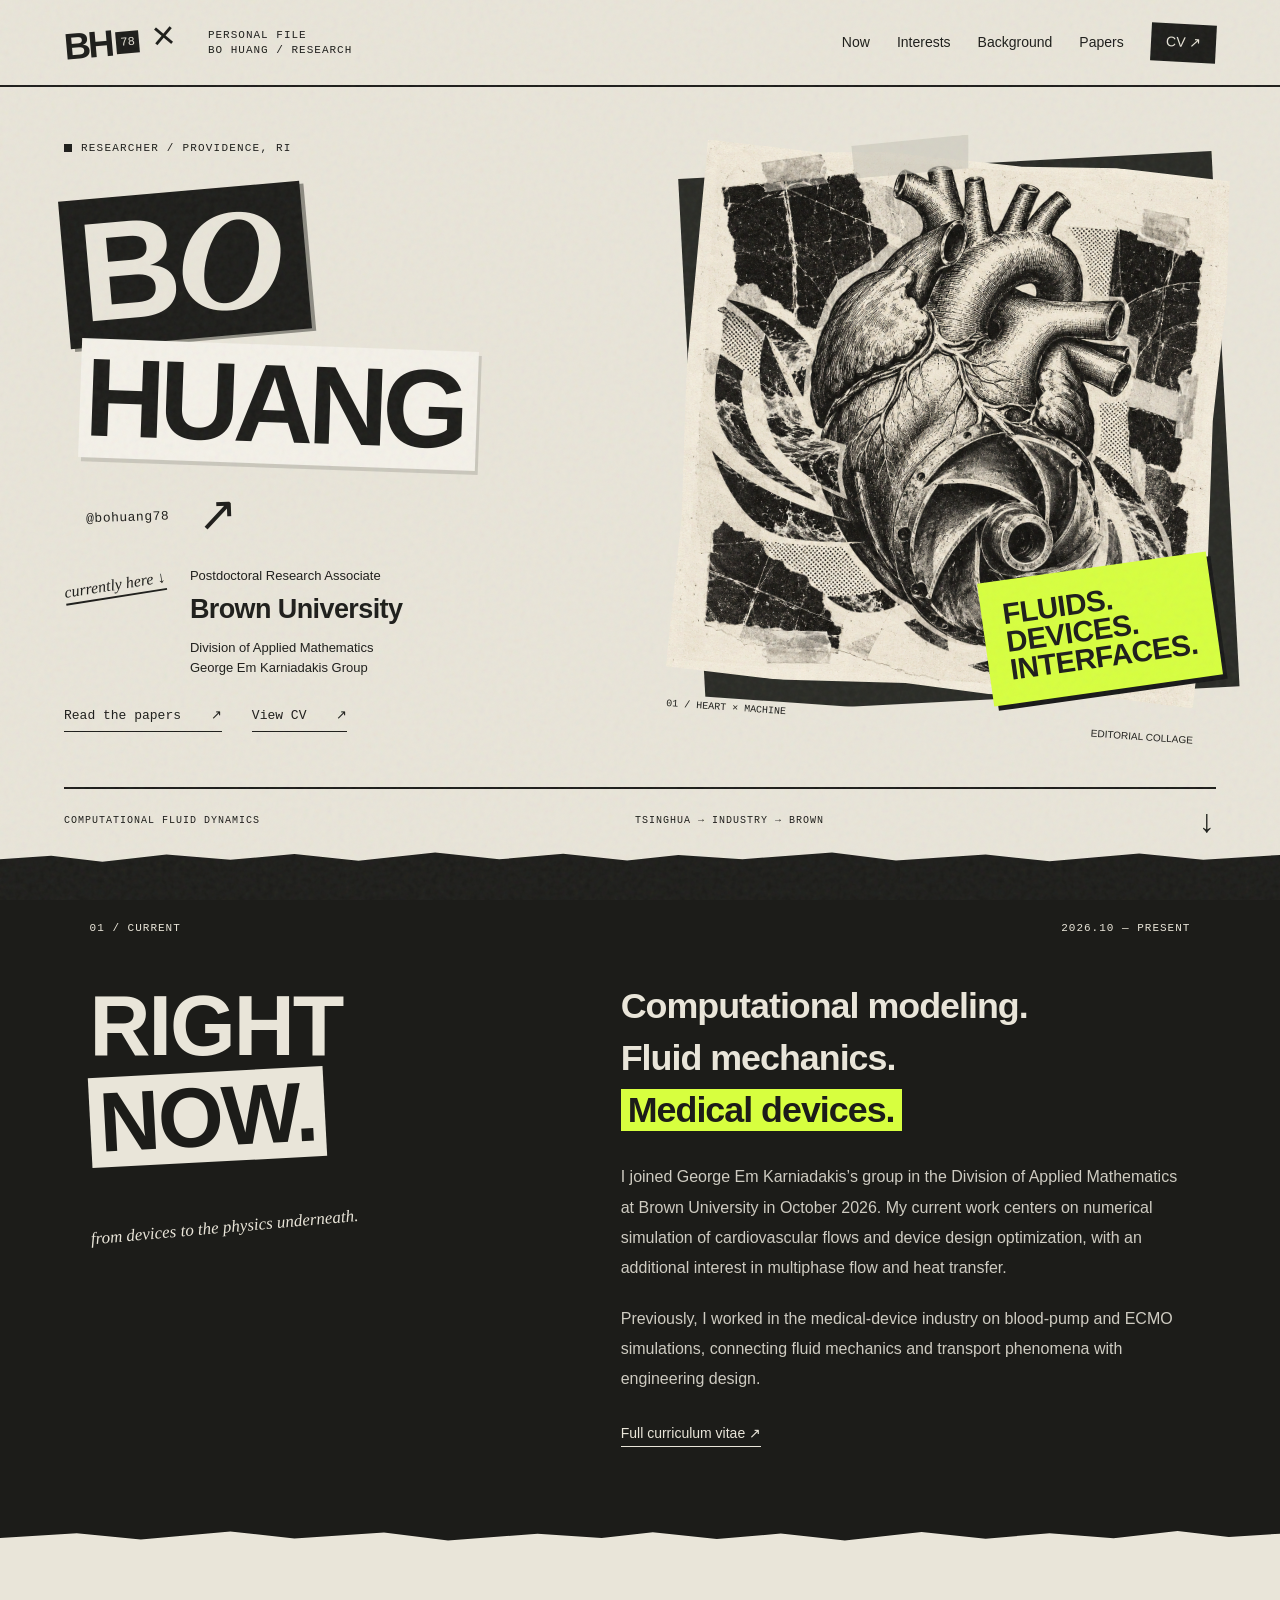
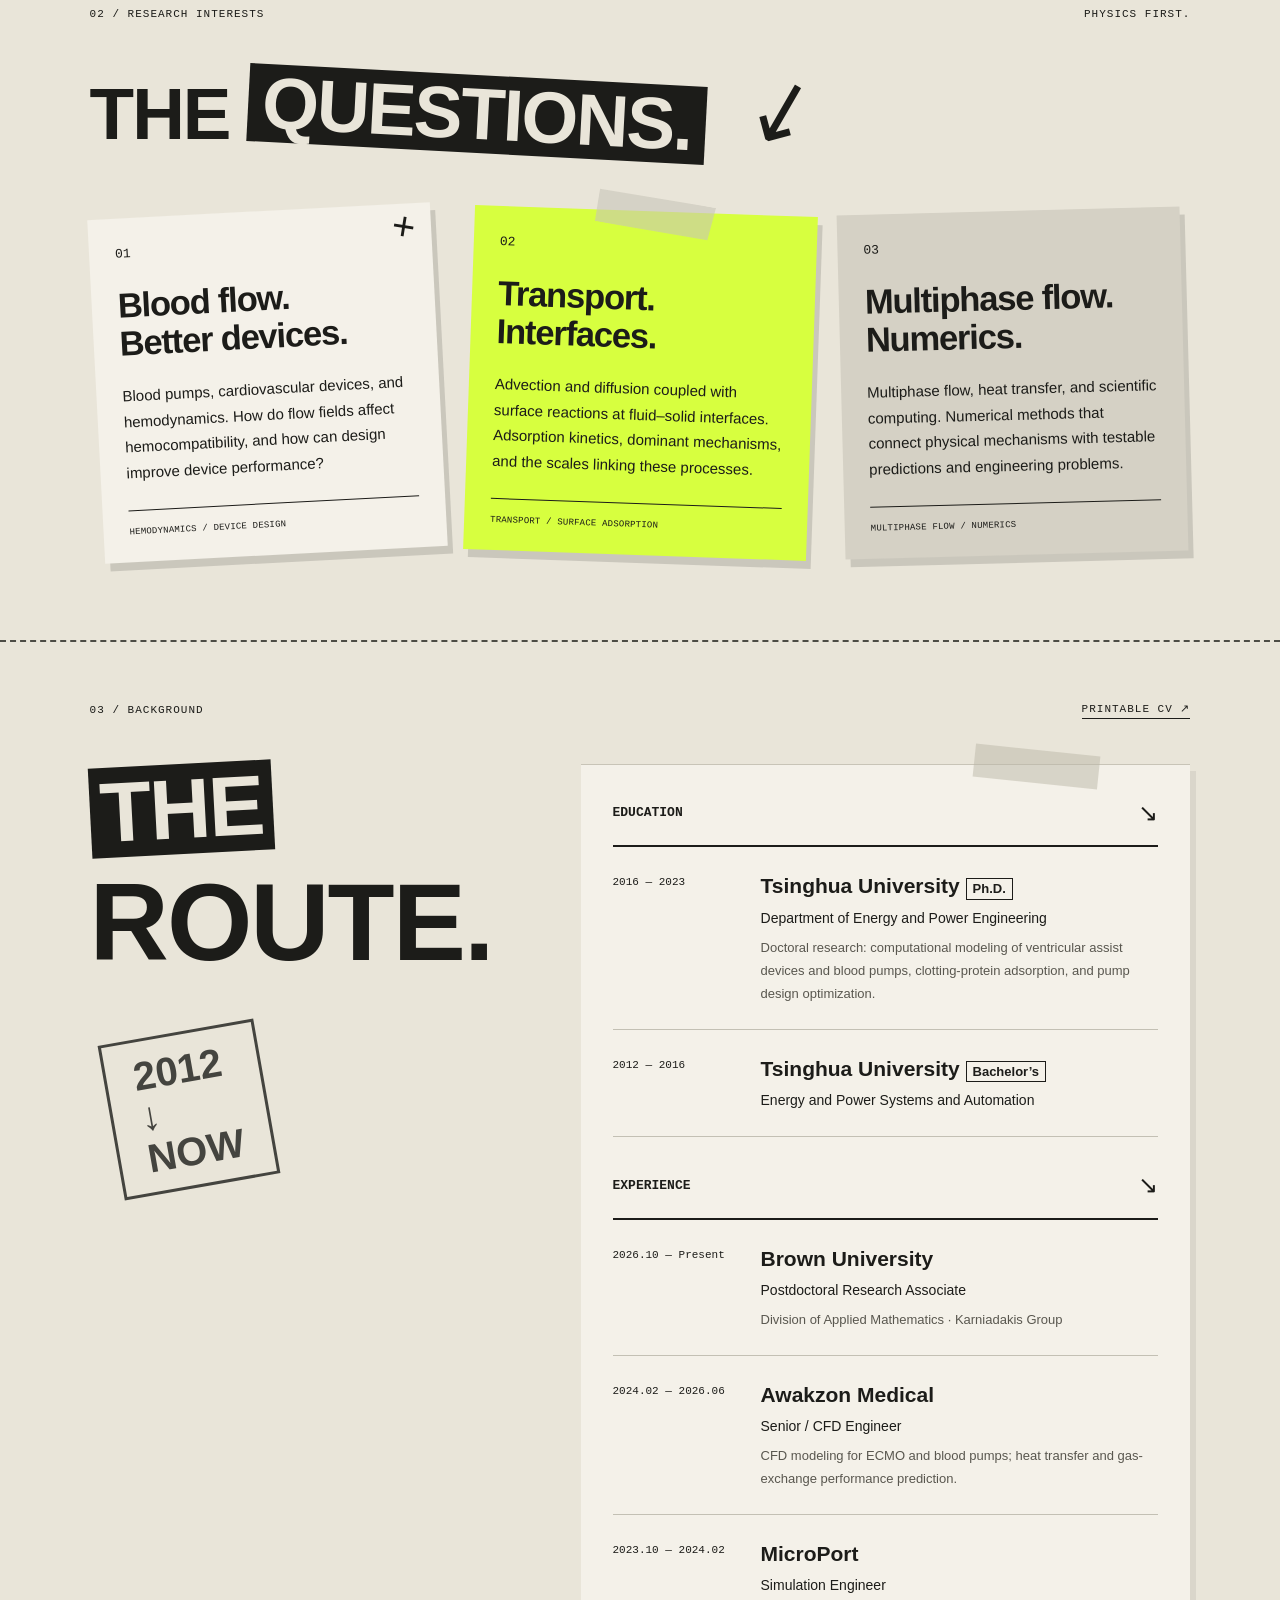
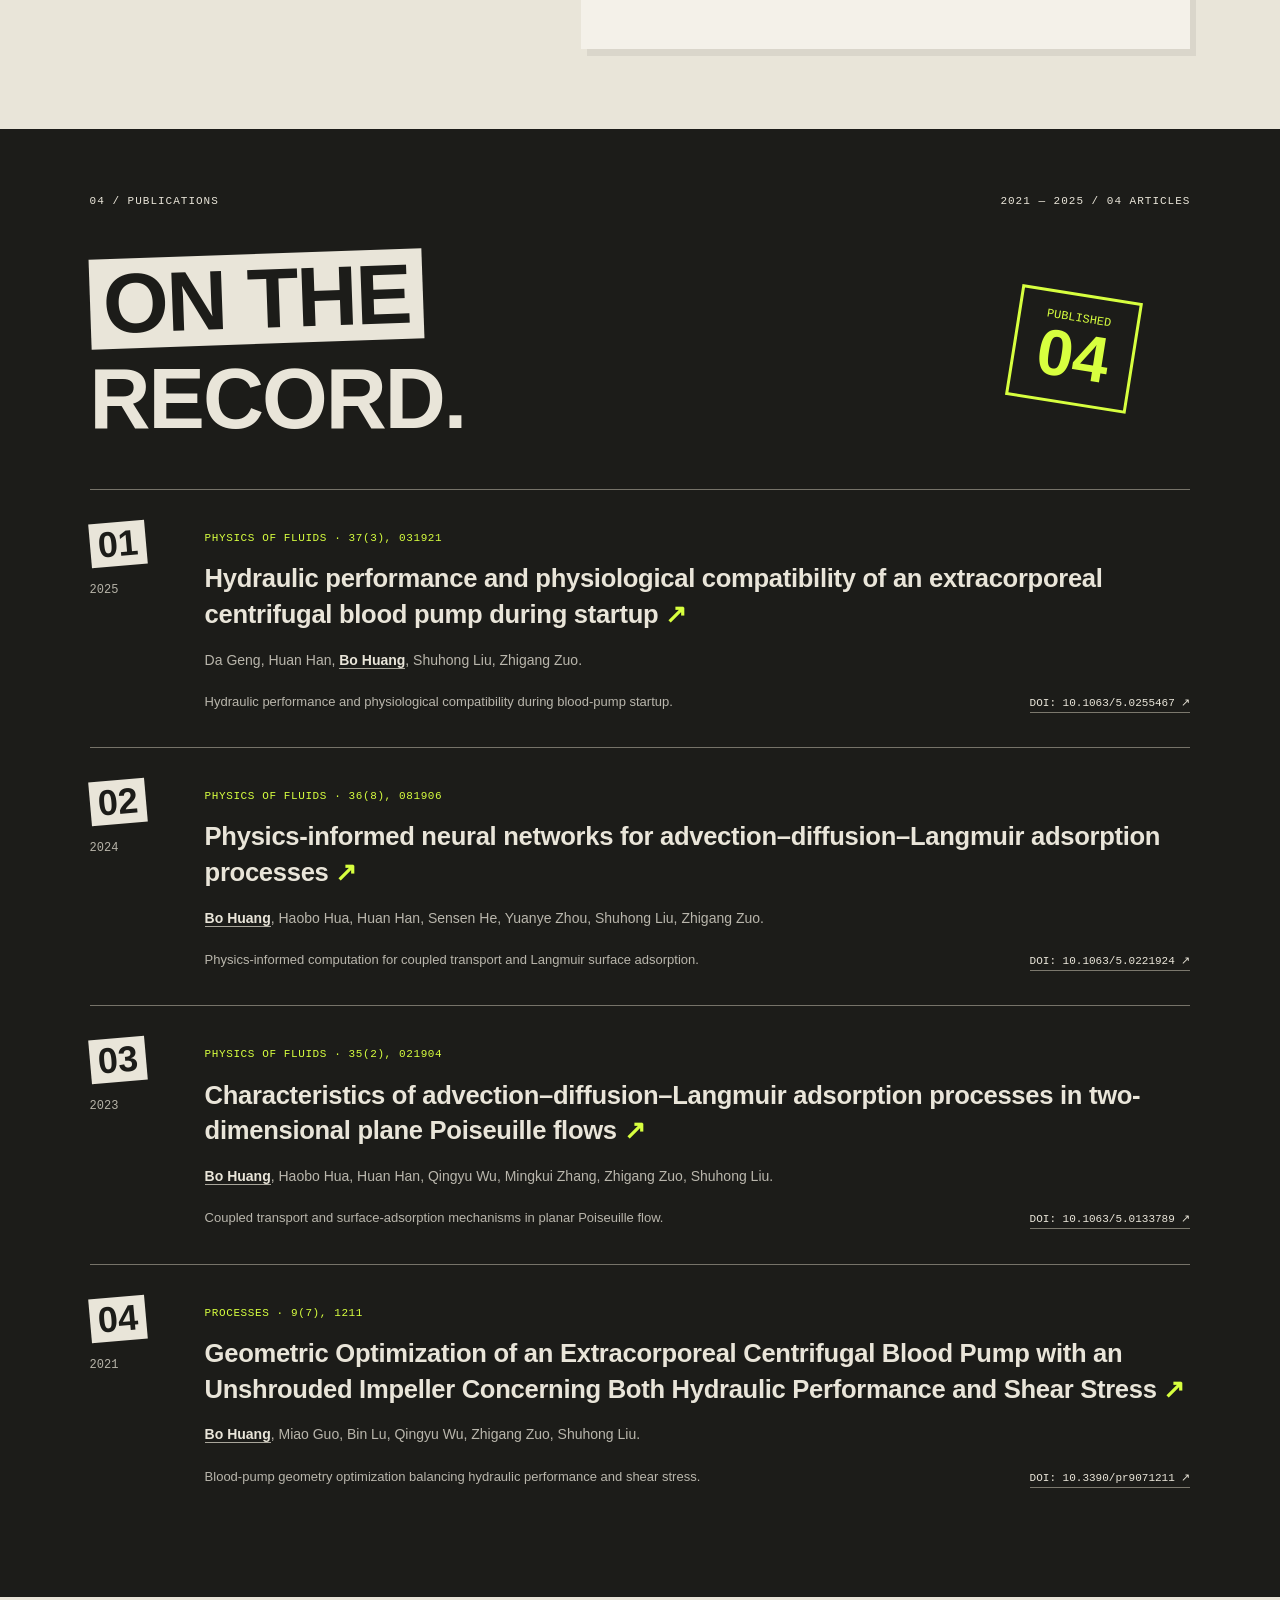
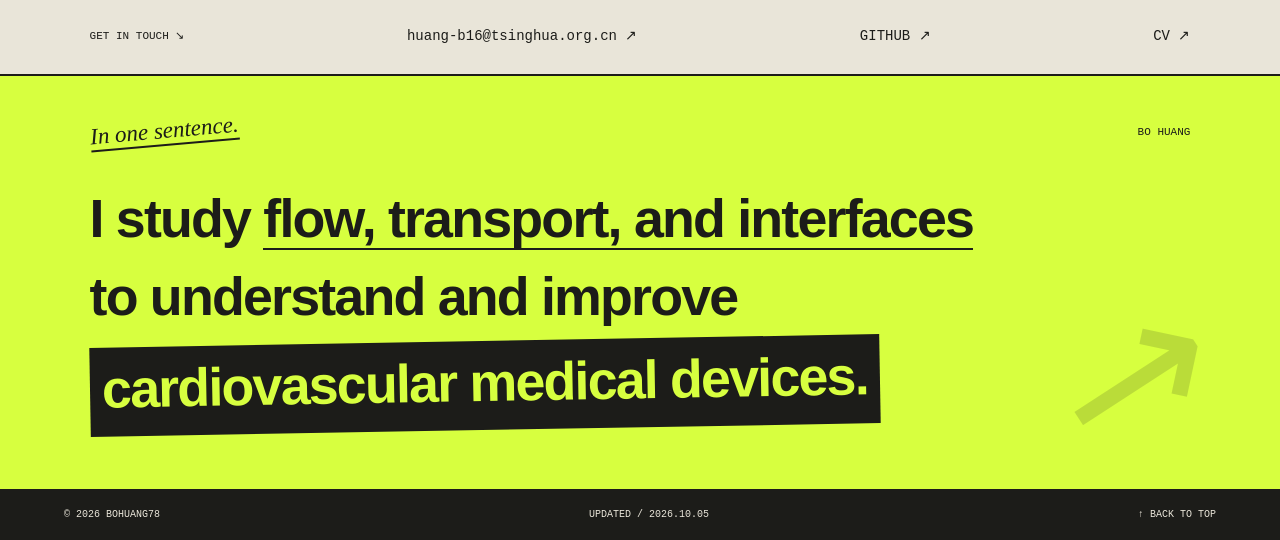
==== commit 1aa81b37: "Keep collage caption legible over layered paper" ====
--- a/index.html
+++ b/index.html
@@ -25,7 +25,7 @@
         <div class="hero-bio"><span class="handnote">currently here ↓</span><p>Postdoctoral Research Associate<br><strong>Brown University</strong><br><span>Division of Applied Mathematics<br>George Em Karniadakis Group</span></p></div>
         <div class="hero-links"><a href="#papers">Read the papers <span>↗</span></a><a href="cv.html" target="_blank" rel="noopener">View CV <span>↗</span></a></div>
       </div>
-      <figure class="hero-collage"><span class="tape top-tape" aria-hidden="true"></span><img src="assets/heart-impeller-xerox.png" width="1254" height="1254" fetchpriority="high" alt="A photocopied collage of an anatomical heart and a mechanical impeller; an artistic interpretation of the research themes"><span class="art-sticker" aria-hidden="true">FLUIDS.<br>DEVICES.<br>INTERFACES.</span><figcaption>01 / HEART × MACHINE <span>ARTWORK / NOT RESEARCH DATA</span></figcaption></figure>
+      <figure class="hero-collage"><span class="tape top-tape" aria-hidden="true"></span><img src="assets/heart-impeller-xerox.png" width="1254" height="1254" fetchpriority="high" alt="A photocopied collage of an anatomical heart and a mechanical impeller; an artistic interpretation of the research themes"><span class="art-sticker" aria-hidden="true">FLUIDS.<br>DEVICES.<br>INTERFACES.</span><figcaption>01 / HEART × MACHINE <span>EDITORIAL COLLAGE</span></figcaption></figure>
       <div class="hero-bottom"><span>COMPUTATIONAL FLUID DYNAMICS</span><span>TSINGHUA → INDUSTRY → BROWN</span><a href="#now" aria-label="Continue reading">↓</a></div>
     </section>
     <section id="now" class="now-section" aria-labelledby="now-title">
@@ -69,3 +69,4 @@
   <footer><span>© 2026 BOHUANG78</span><span>UPDATED / 2026.10.05</span><a href="#">↑ BACK TO TOP</a></footer>
 </body>
 </html>
+
--- a/style.css
+++ b/style.css
@@ -20,3 +20,4 @@
 @media(max-width:700px){.hero-bio{display:flex;gap:19px}.handnote{font-size:13px;white-space:normal;max-width:85px}.hero-bio p{font-size:12px}.hero-bio strong{font-size:22px}.hero-bio p>span{font-size:11px}.hero-links a{font-size:12px}.hero-links a>span{margin-left:16px}.chinese-name{font-size:12px}.section-title{font-size:59px}.now-section .section-title br{display:block}.margin-note{font-size:15px}.interests-section .section-title{font-size:37px;letter-spacing:-1px}.heading-scribble{display:none}.interest-sheet h3{font-size:34px}.interest-sheet h3 br{display:block}.interest-sheet p{font-size:15px}.history-item h4{font-size:20px}.background-heading .section-title br{display:block}.papers-heading .section-title{font-size:48px}.closing-meta h2{font-size:20px}.closing>p{font-size:clamp(23px,6.2vw,39px);line-height:1.6;letter-spacing:-.9px}.closing>p strong{padding:3px 7px 5px}.closing>p>span{border:0}.closing-mark{display:none}}
 .chinese-name>.name-handle{font:13px var(--mono);letter-spacing:.5px}.hero-collage:before{bottom:32px}.hero-collage figcaption{position:relative;margin-top:22px}.art-sticker{bottom:52px}
 @media(max-width:700px){.chinese-name>.name-handle{font-size:12px}.hero-collage figcaption{flex-wrap:wrap;gap:4px 12px}.art-sticker{bottom:45px}}
+.hero-collage figcaption{background:var(--paper);padding:4px 3px;z-index:3}
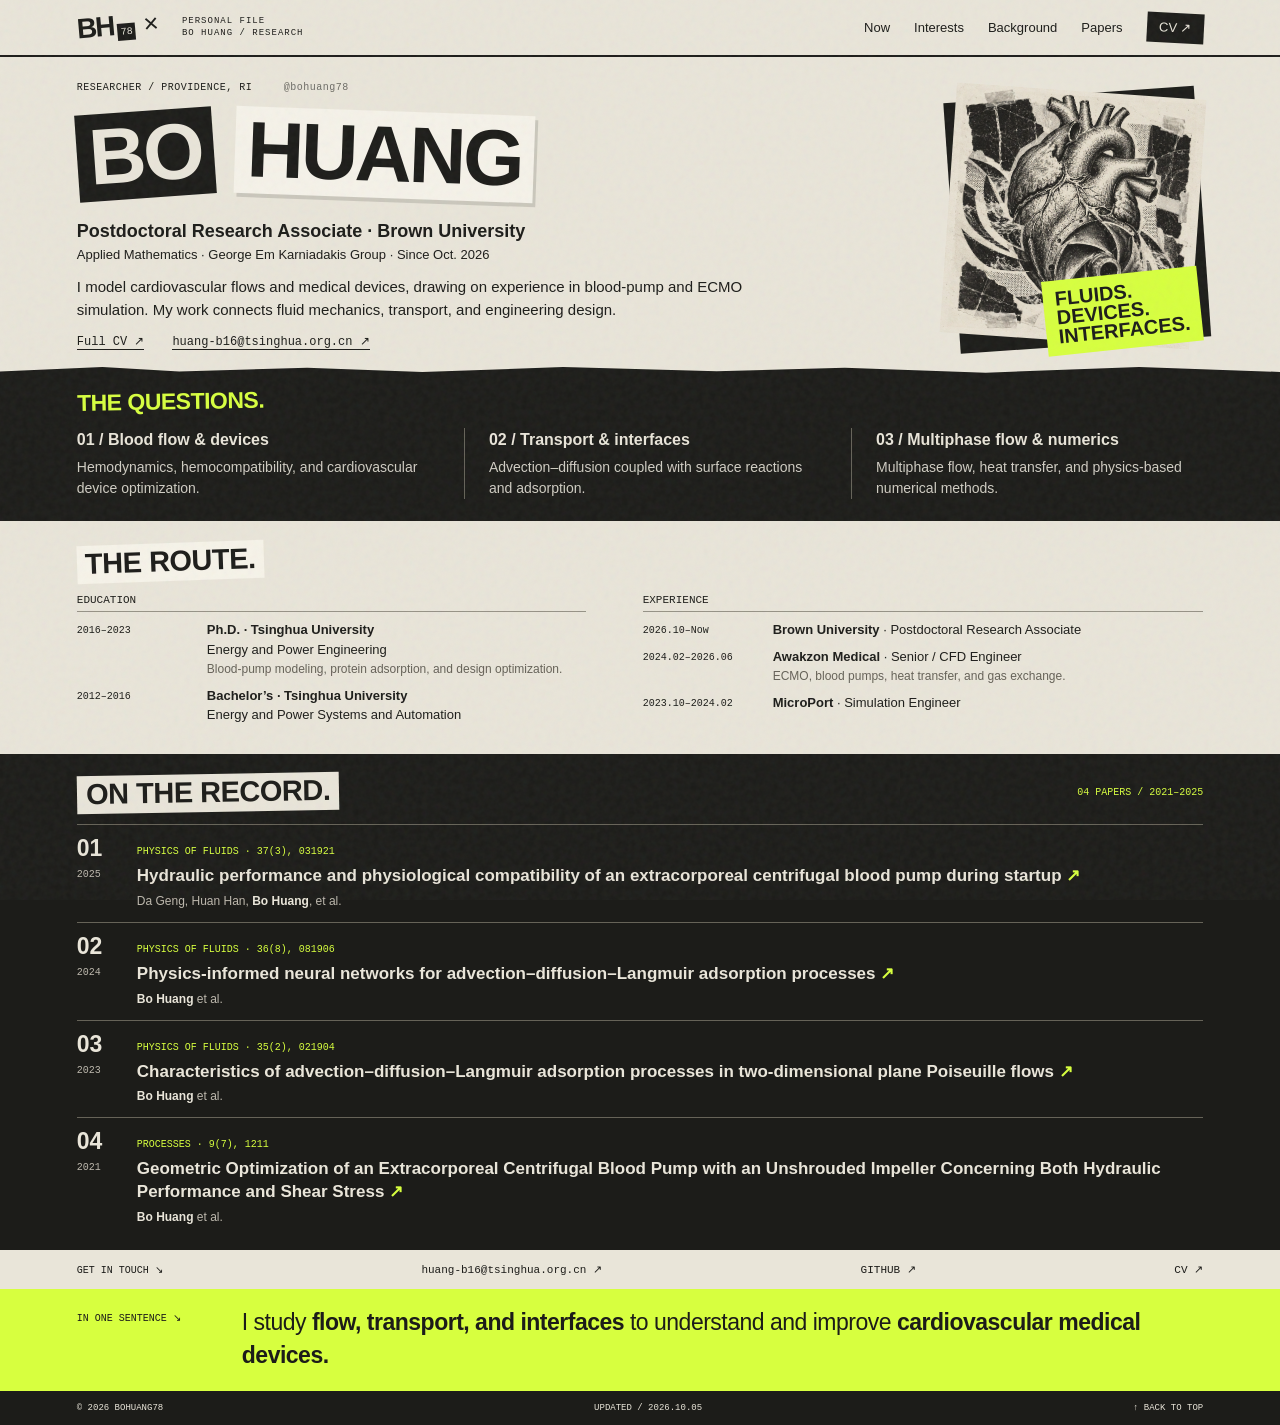
==== commit f24b5e55: "Condense research homepage to two desktop screens" ====
--- a/index.html
+++ b/index.html
@@ -7,7 +7,7 @@
   <meta name="description" content="Bo Huang, Postdoctoral Research Associate in Applied Mathematics at Brown University. Computational modeling of cardiovascular devices, fluid mechanics, transport, and interfacial processes.">
   <title>Bo Huang — Research & CV</title>
   <link rel="icon" type="image/svg+xml" href="favicon.svg">
-  <link rel="stylesheet" href="style.css?v=3">
+  <link rel="stylesheet" href="style.css?v=4">
 </head>
 <body>
   <a class="skip" href="#now">Skip to CV content</a>
@@ -18,53 +18,50 @@
     <nav aria-label="Main navigation"><a href="#now">Now</a><a href="#interests">Interests</a><a href="#education">Background</a><a href="#papers">Papers</a><a class="cv-link" href="cv.html" target="_blank" rel="noopener">CV ↗</a></nav>
   </header>
   <main>
-    <section class="hero" aria-labelledby="name">
+    <section id="now" class="hero" aria-labelledby="name">
       <div class="hero-copy">
-        <div class="mini-label"><span class="tiny-square"></span> RESEARCHER / PROVIDENCE, RI</div>
-        <h1 id="name" aria-label="Bo Huang"><span class="cutout bo">B<span>O</span></span><span class="cutout huang">HUANG</span><span class="chinese-name"><span class="name-handle">@bohuang78</span><span aria-hidden="true">↗</span></span></h1>
-        <div class="hero-bio"><span class="handnote">currently here ↓</span><p>Postdoctoral Research Associate<br><strong>Brown University</strong><br><span>Division of Applied Mathematics<br>George Em Karniadakis Group</span></p></div>
-        <div class="hero-links"><a href="#papers">Read the papers <span>↗</span></a><a href="cv.html" target="_blank" rel="noopener">View CV <span>↗</span></a></div>
+        <div class="mini-label">RESEARCHER / PROVIDENCE, RI <span>@bohuang78</span></div>
+        <h1 id="name"><span class="bo">BO</span> <span class="huang">HUANG</span></h1>
+        <p class="position"><strong>Postdoctoral Research Associate · Brown University</strong><br>Applied Mathematics · George Em Karniadakis Group · Since Oct. 2026</p>
+        <p class="bio">I model cardiovascular flows and medical devices, drawing on experience in blood-pump and ECMO simulation. My work connects fluid mechanics, transport, and engineering design.</p>
+        <div class="hero-links"><a href="cv.html" target="_blank" rel="noopener">Full CV ↗</a><a href="mailto:huang-b16@tsinghua.org.cn">huang-b16@tsinghua.org.cn ↗</a></div>
       </div>
-      <figure class="hero-collage"><span class="tape top-tape" aria-hidden="true"></span><img src="assets/heart-impeller-xerox.png" width="1254" height="1254" fetchpriority="high" alt="A photocopied collage of an anatomical heart and a mechanical impeller; an artistic interpretation of the research themes"><span class="art-sticker" aria-hidden="true">FLUIDS.<br>DEVICES.<br>INTERFACES.</span><figcaption>01 / HEART × MACHINE <span>EDITORIAL COLLAGE</span></figcaption></figure>
-      <div class="hero-bottom"><span>COMPUTATIONAL FLUID DYNAMICS</span><span>TSINGHUA → INDUSTRY → BROWN</span><a href="#now" aria-label="Continue reading">↓</a></div>
-    </section>
-    <section id="now" class="now-section" aria-labelledby="now-title">
-      <div class="section-kicker"><span>01 / CURRENT</span><span>2026.10 — PRESENT</span></div>
-      <div class="now-layout"><div><h2 id="now-title" class="section-title"><span>RIGHT</span><br><em>NOW.</em></h2><p class="margin-note">from devices to the physics underneath.</p></div><div class="now-copy"><p class="lead">Computational modeling.<br>Fluid mechanics.<br><mark>Medical devices.</mark></p><p>I joined George Em Karniadakis’s group in the Division of Applied Mathematics at Brown University in October 2026. My current work centers on numerical simulation of cardiovascular flows and device design optimization, with an additional interest in multiphase flow and heat transfer.</p><p>Previously, I worked in the medical-device industry on blood-pump and ECMO simulations, connecting fluid mechanics and transport phenomena with engineering design.</p><a class="text-link" href="cv.html" target="_blank" rel="noopener">Full curriculum vitae ↗</a></div></div>
+      <figure class="hero-collage"><img src="assets/heart-impeller-xerox.png" width="1254" height="1254" fetchpriority="high" alt="Editorial collage of an anatomical heart and a mechanical impeller"><span class="art-sticker" aria-hidden="true">FLUIDS.<br>DEVICES.<br>INTERFACES.</span></figure>
     </section>
     <section id="interests" class="interests-section" aria-labelledby="interest-title">
-      <div class="section-kicker"><span>02 / RESEARCH INTERESTS</span><span>PHYSICS FIRST.</span></div>
-      <h2 id="interest-title" class="section-title"><span>THE</span> <em>QUESTIONS.</em><span class="heading-scribble" aria-hidden="true">↙</span></h2>
+      <h2 id="interest-title" class="section-title">THE QUESTIONS.</h2>
       <div class="interest-grid">
-        <article class="interest-sheet sheet-one"><span class="sheet-pin" aria-hidden="true">+</span><span class="sheet-number">01</span><h3>Blood flow.<br>Better devices.</h3><p>Blood pumps, cardiovascular devices, and hemodynamics. How do flow fields affect hemocompatibility, and how can design improve device performance?</p><span class="sheet-footer">HEMODYNAMICS / DEVICE DESIGN</span></article>
-        <article class="interest-sheet sheet-two"><span class="tape" aria-hidden="true"></span><span class="sheet-number">02</span><h3>Transport.<br>Interfaces.</h3><p>Advection and diffusion coupled with surface reactions at fluid–solid interfaces. Adsorption kinetics, dominant mechanisms, and the scales linking these processes.</p><span class="sheet-footer">TRANSPORT / SURFACE ADSORPTION</span></article>
-        <article class="interest-sheet sheet-three"><span class="sheet-number">03</span><h3>Multiphase flow.<br>Numerics.</h3><p>Multiphase flow, heat transfer, and scientific computing. Numerical methods that connect physical mechanisms with testable predictions and engineering problems.</p><span class="sheet-footer">MULTIPHASE FLOW / NUMERICS</span></article>
+        <article><h3>01 / Blood flow & devices</h3><p>Hemodynamics, hemocompatibility, and cardiovascular device optimization.</p></article>
+        <article><h3>02 / Transport & interfaces</h3><p>Advection–diffusion coupled with surface reactions and adsorption.</p></article>
+        <article><h3>03 / Multiphase flow & numerics</h3><p>Multiphase flow, heat transfer, and physics-based numerical methods.</p></article>
       </div>
     </section>
     <section id="education" class="education-section" aria-labelledby="education-title">
-      <div class="section-kicker"><span>03 / BACKGROUND</span><a href="cv.html" target="_blank" rel="noopener">PRINTABLE CV ↗</a></div>
-      <div class="background-layout"><div class="background-heading"><h2 id="education-title" class="section-title"><span>THE</span><br><em>ROUTE.</em></h2><div class="route-stamp" aria-hidden="true">2012<br><span>↓</span><br>NOW</div></div><div class="history">
-        <div class="history-heading"><h3>EDUCATION</h3><span aria-hidden="true">↘</span></div>
-        <article class="history-item"><time>2016 — 2023</time><div><h4>Tsinghua University <span>Ph.D.</span></h4><p>Department of Energy and Power Engineering</p><p class="history-detail">Doctoral research: computational modeling of ventricular assist devices and blood pumps, clotting-protein adsorption, and pump design optimization.</p></div></article>
-        <article class="history-item"><time>2012 — 2016</time><div><h4>Tsinghua University <span>Bachelor’s</span></h4><p>Energy and Power Systems and Automation</p></div></article>
-        <div class="history-heading work-heading"><h3>EXPERIENCE</h3><span aria-hidden="true">↘</span></div>
-        <article class="history-item"><time>2026.10 — Present</time><div><h4>Brown University</h4><p>Postdoctoral Research Associate</p><p class="history-detail">Division of Applied Mathematics · Karniadakis Group</p></div></article>
-        <article class="history-item"><time>2024.02 — 2026.06</time><div><h4>Awakzon Medical</h4><p>Senior / CFD Engineer</p><p class="history-detail">CFD modeling for ECMO and blood pumps; heat transfer and gas-exchange performance prediction.</p></div></article>
-        <article class="history-item"><time>2023.10 — 2024.02</time><div><h4>MicroPort</h4><p>Simulation Engineer</p></div></article>
-      </div></div>
+      <h2 id="education-title" class="section-title">THE ROUTE.</h2>
+      <div class="background-layout">
+        <div class="history"><h3>EDUCATION</h3>
+          <p><time>2016–2023</time><span><strong>Ph.D. · Tsinghua University</strong><br>Energy and Power Engineering<br><small>Blood-pump modeling, protein adsorption, and design optimization.</small></span></p>
+          <p><time>2012–2016</time><span><strong>Bachelor’s · Tsinghua University</strong><br>Energy and Power Systems and Automation</span></p>
+        </div>
+        <div class="history"><h3>EXPERIENCE</h3>
+          <p><time>2026.10–Now</time><span><strong>Brown University</strong> · Postdoctoral Research Associate</span></p>
+          <p><time>2024.02–2026.06</time><span><strong>Awakzon Medical</strong> · Senior / CFD Engineer<br><small>ECMO, blood pumps, heat transfer, and gas exchange.</small></span></p>
+          <p><time>2023.10–2024.02</time><span><strong>MicroPort</strong> · Simulation Engineer</span></p>
+        </div>
+      </div>
     </section>
     <section id="papers" class="papers-section" aria-labelledby="papers-title">
-      <div class="section-kicker"><span>04 / PUBLICATIONS</span><span>2021 — 2025 / 04 ARTICLES</span></div>
-      <div class="papers-heading"><h2 id="papers-title" class="section-title"><span>ON THE</span><br><em>RECORD.</em></h2><span class="paper-stamp">PUBLISHED<br><b>04</b></span></div>
+      
+      <div class="papers-heading"><h2 id="papers-title" class="section-title">ON THE RECORD.</h2><span>04 PAPERS / 2021–2025</span></div>
       <ol class="paper-list">
-        <li class="paper"><div class="paper-index"><span>01</span><time>2025</time></div><div class="paper-content"><span class="journal">PHYSICS OF FLUIDS · 37(3), 031921</span><h3><a href="https://doi.org/10.1063/5.0255467" target="_blank" rel="noopener noreferrer">Hydraulic performance and physiological compatibility of an extracorporeal centrifugal blood pump during startup <span>↗</span></a></h3><p class="authors">Da Geng, Huan Han, <strong>Bo Huang</strong>, Shuhong Liu, Zhigang Zuo.</p><div class="paper-bottom"><p>Hydraulic performance and physiological compatibility during blood-pump startup.</p><a class="doi" href="https://doi.org/10.1063/5.0255467" target="_blank" rel="noopener noreferrer">DOI: 10.1063/5.0255467 ↗</a></div></div></li>
-        <li class="paper"><div class="paper-index"><span>02</span><time>2024</time></div><div class="paper-content"><span class="journal">PHYSICS OF FLUIDS · 36(8), 081906</span><h3><a href="https://doi.org/10.1063/5.0221924" target="_blank" rel="noopener noreferrer">Physics-informed neural networks for advection–diffusion–Langmuir adsorption processes <span>↗</span></a></h3><p class="authors"><strong>Bo Huang</strong>, Haobo Hua, Huan Han, Sensen He, Yuanye Zhou, Shuhong Liu, Zhigang Zuo.</p><div class="paper-bottom"><p>Physics-informed computation for coupled transport and Langmuir surface adsorption.</p><a class="doi" href="https://doi.org/10.1063/5.0221924" target="_blank" rel="noopener noreferrer">DOI: 10.1063/5.0221924 ↗</a></div></div></li>
-        <li class="paper"><div class="paper-index"><span>03</span><time>2023</time></div><div class="paper-content"><span class="journal">PHYSICS OF FLUIDS · 35(2), 021904</span><h3><a href="https://doi.org/10.1063/5.0133789" target="_blank" rel="noopener noreferrer">Characteristics of advection–diffusion–Langmuir adsorption processes in two-dimensional plane Poiseuille flows <span>↗</span></a></h3><p class="authors"><strong>Bo Huang</strong>, Haobo Hua, Huan Han, Qingyu Wu, Mingkui Zhang, Zhigang Zuo, Shuhong Liu.</p><div class="paper-bottom"><p>Coupled transport and surface-adsorption mechanisms in planar Poiseuille flow.</p><a class="doi" href="https://doi.org/10.1063/5.0133789" target="_blank" rel="noopener noreferrer">DOI: 10.1063/5.0133789 ↗</a></div></div></li>
-        <li class="paper"><div class="paper-index"><span>04</span><time>2021</time></div><div class="paper-content"><span class="journal">PROCESSES · 9(7), 1211</span><h3><a href="https://doi.org/10.3390/pr9071211" target="_blank" rel="noopener noreferrer">Geometric Optimization of an Extracorporeal Centrifugal Blood Pump with an Unshrouded Impeller Concerning Both Hydraulic Performance and Shear Stress <span>↗</span></a></h3><p class="authors"><strong>Bo Huang</strong>, Miao Guo, Bin Lu, Qingyu Wu, Zhigang Zuo, Shuhong Liu.</p><div class="paper-bottom"><p>Blood-pump geometry optimization balancing hydraulic performance and shear stress.</p><a class="doi" href="https://doi.org/10.3390/pr9071211" target="_blank" rel="noopener noreferrer">DOI: 10.3390/pr9071211 ↗</a></div></div></li>
+        <li class="paper"><div class="paper-index"><span>01</span><time>2025</time></div><div class="paper-content"><span class="journal">PHYSICS OF FLUIDS · 37(3), 031921</span><h3><a href="https://doi.org/10.1063/5.0255467" target="_blank" rel="noopener noreferrer">Hydraulic performance and physiological compatibility of an extracorporeal centrifugal blood pump during startup <span>↗</span></a></h3><p class="authors">Da Geng, Huan Han, <strong>Bo Huang</strong>, et al.</p></div></li>
+        <li class="paper"><div class="paper-index"><span>02</span><time>2024</time></div><div class="paper-content"><span class="journal">PHYSICS OF FLUIDS · 36(8), 081906</span><h3><a href="https://doi.org/10.1063/5.0221924" target="_blank" rel="noopener noreferrer">Physics-informed neural networks for advection–diffusion–Langmuir adsorption processes <span>↗</span></a></h3><p class="authors"><strong>Bo Huang</strong> et al.</p></div></li>
+        <li class="paper"><div class="paper-index"><span>03</span><time>2023</time></div><div class="paper-content"><span class="journal">PHYSICS OF FLUIDS · 35(2), 021904</span><h3><a href="https://doi.org/10.1063/5.0133789" target="_blank" rel="noopener noreferrer">Characteristics of advection–diffusion–Langmuir adsorption processes in two-dimensional plane Poiseuille flows <span>↗</span></a></h3><p class="authors"><strong>Bo Huang</strong> et al.</p></div></li>
+        <li class="paper"><div class="paper-index"><span>04</span><time>2021</time></div><div class="paper-content"><span class="journal">PROCESSES · 9(7), 1211</span><h3><a href="https://doi.org/10.3390/pr9071211" target="_blank" rel="noopener noreferrer">Geometric Optimization of an Extracorporeal Centrifugal Blood Pump with an Unshrouded Impeller Concerning Both Hydraulic Performance and Shear Stress <span>↗</span></a></h3><p class="authors"><strong>Bo Huang</strong> et al.</p></div></li>
       </ol>
     </section>
     <section class="contact-strip" aria-label="Contact"><span>GET IN TOUCH ↘</span><a href="mailto:huang-b16@tsinghua.org.cn">huang-b16@tsinghua.org.cn ↗</a><a href="https://github.com/81191539" target="_blank" rel="noopener noreferrer">GITHUB ↗</a><a href="cv.html" target="_blank" rel="noopener">CV ↗</a></section>
-    <section class="closing" aria-labelledby="closing-title"><div class="closing-meta"><h2 id="closing-title">In one sentence.</h2><span>BO HUANG</span></div><p>I study <span>flow, transport, and interfaces</span><br>to understand and improve<br><strong>cardiovascular medical devices.</strong></p><div class="closing-mark" aria-hidden="true">↗</div></section>
+    <section class="closing" aria-label="Research in one sentence"><span>IN ONE SENTENCE ↘</span><p>I study <strong>flow, transport, and interfaces</strong> to understand and improve <strong>cardiovascular medical devices.</strong></p></section>
   </main>
   <footer><span>© 2026 BOHUANG78</span><span>UPDATED / 2026.10.05</span><a href="#">↑ BACK TO TOP</a></footer>
 </body>
--- a/style.css
+++ b/style.css
@@ -1,23 +1,6 @@
 @charset "UTF-8";
-:root{--ink:#1c1c19;--paper:#e9e5d9;--white:#f4f1e9;--acid:#d7ff3f;--line:#aaa79b;--mono:"Courier New",monospace;--sans:Arial,"Microsoft YaHei","PingFang SC",sans-serif}
-*{box-sizing:border-box}html{scroll-behavior:smooth;scroll-padding-top:28px}body{margin:0;background:var(--paper);color:var(--ink);font:16px/1.7 var(--sans)}a{color:inherit;text-decoration:none}a:focus-visible,button:focus-visible{outline:3px solid #ff583e;outline-offset:6px}::selection{background:var(--acid);color:var(--ink)}.skip{position:fixed;top:-80px;left:15px;z-index:50;background:var(--acid);padding:12px}.skip:focus{top:15px}
-.page-grain{position:fixed;inset:0;pointer-events:none;z-index:10;opacity:.065;background-image:url("data:image/svg+xml,%3Csvg viewBox='0 0 180 180' xmlns='http://www.w3.org/2000/svg'%3E%3Cfilter id='n'%3E%3CfeTurbulence type='fractalNoise' baseFrequency='.85' numOctaves='3' stitchTiles='stitch'/%3E%3C/filter%3E%3Cpath fill='%23000' filter='url(%23n)' d='M0 0h180v180H0z'/%3E%3C/svg%3E")}
-.header{display:flex;align-items:center;gap:35px;justify-content:space-between;padding:20px 5%;border-bottom:2px solid var(--ink)}.brand{font:bold 37px/.9 Impact,"Arial Black",sans-serif;letter-spacing:-3px;display:flex;align-items:center;gap:5px;transform:rotate(-5deg)}.brand span{font:12px var(--mono);background:var(--ink);color:var(--paper);padding:4px;letter-spacing:0}.brand i{font:40px var(--mono);margin-left:8px}.issue{font:11px/1.35 var(--mono);margin-right:auto;letter-spacing:1px}nav{display:flex;align-items:center;gap:27px;font-size:14px}nav a:hover{text-decoration:underline;text-decoration-thickness:2px;text-underline-offset:6px}.cv-link{padding:7px 15px;background:var(--ink);color:var(--paper);transform:rotate(3deg)}
-.hero{max-width:1600px;margin:auto;display:grid;grid-template-columns:1.05fr 1fr;gap:15px 5%;padding:55px 5% 0;overflow:hidden}.mini-label{font:11px var(--mono);letter-spacing:1.2px;display:flex;align-items:center;gap:9px}.tiny-square{width:8px;height:8px;background:var(--ink)}h1{font-weight:900;font-family:Impact,"Arial Black",Arial,sans-serif;letter-spacing:-6px;line-height:.85;margin:37px 0 32px;position:relative}.cutout{display:table;position:relative}.bo{font-size:clamp(95px,11vw,168px);background:var(--ink);color:var(--paper);transform:rotate(-5deg);padding:10px 28px 12px 15px;box-shadow:4px 3px 0 #8d8b82}.bo>span{font-family:Georgia,serif;font-style:italic;font-size:1.05em;display:inline-block;transform:rotate(7deg);margin-left:3px}.huang{font-size:clamp(74px,8.7vw,137px);transform:rotate(2deg);background:var(--white);padding:12px 14px 12px 5px;margin:6px 0 0 16px;box-shadow:3px 4px 0 #0002}.chinese-name{display:flex;align-items:center;gap:32px;font:bold 28px var(--sans);letter-spacing:4px;transform:rotate(-2deg);margin:25px 0 0 22px}.chinese-name>span{font:56px/.8 var(--sans);letter-spacing:0}.hero-bio{display:flex;gap:24px;align-items:flex-start;margin-top:28px}.handnote{font:italic 17px/1.6 "KaiTi","STKaiti",cursive;transform:rotate(-9deg);border-bottom:2px solid var(--ink);white-space:nowrap;margin-top:9px}.hero-bio p{margin:0;font-size:15px}.hero-bio strong{font-size:24px;letter-spacing:-.6px}.hero-bio p>span{font-size:13px;line-height:1.5;display:inline-block;margin-top:5px}.hero-links{display:flex;gap:30px;margin:26px 0 24px}.hero-links a{border-bottom:1px solid var(--ink);padding-bottom:4px;font-size:14px}.hero-links a>span{margin-left:40px}.hero-links a:hover{background:var(--acid)}
-.hero-collage{position:relative;align-self:center;transform:rotate(4deg);margin:15px 0 40px}.hero-collage:before{content:"";position:absolute;inset:7px -9px -8px 9px;background:#292a25;z-index:-1;transform:rotate(-7deg)}.hero-collage img{display:block;width:100%;height:auto;filter:contrast(1.1);clip-path:polygon(1% 0,22% 1%,34% 0,60% 1%,78% 0,99% 1%,100% 22%,99% 46%,100% 75%,99% 100%,82% 99%,61% 100%,45% 99%,21% 100%,0 99%,1% 71%,0 43%)}.tape{position:absolute;background:#c9c5b894;width:120px;height:36px;z-index:2;transform:rotate(-20deg);clip-path:polygon(1% 9%,99% 0,97% 93%,2% 100%);box-shadow:0 2px 3px #0001}.top-tape{top:-15px;left:28%;transform:rotate(-8deg)}.art-sticker{position:absolute;right:-12px;bottom:23px;background:var(--acid);color:var(--ink);font:900 clamp(23px,2.3vw,35px)/.95 Impact,"Arial Black",sans-serif;transform:rotate(-12deg);padding:20px 21px;box-shadow:4px 5px 0 #171717;letter-spacing:-.5px}.hero-collage figcaption{font:10px var(--mono);display:flex;justify-content:space-between;margin-top:16px;gap:15px}.hero-collage figcaption>span{font:10px var(--sans)}.hero-bottom{grid-column:1/-1;display:flex;justify-content:space-between;align-items:center;border-top:2px solid var(--ink);padding:16px 0;font:10px var(--mono);letter-spacing:1px}.hero-bottom>a{font:32px/1 var(--sans)}
-.section-kicker{display:flex;justify-content:space-between;gap:20px;align-items:center;font:11px/1.4 var(--mono);letter-spacing:1px;margin-bottom:45px}.section-kicker>a{border-bottom:1px solid currentColor}.section-title{font:bold clamp(38px,4.4vw,67px)/1.38 var(--sans);letter-spacing:-2px;margin:0}.section-title>span{display:inline-block}.section-title em{font-style:normal;display:inline-block}.now-section{background:var(--ink);color:var(--paper);padding:55px 7% 80px;position:relative;margin-top:13px}.now-section:before,.now-section:after{content:"";position:absolute;left:0;right:0;height:17px;background:var(--ink);clip-path:polygon(0 55%,4% 35%,8% 70%,13% 28%,18% 58%,23% 25%,28% 64%,34% 15%,39% 56%,44% 23%,49% 63%,53% 30%,58% 55%,65% 15%,70% 62%,77% 27%,82% 67%,89% 21%,94% 58%,100% 30%,100% 100%,0 100%)}.now-section:before{top:-16px}.now-section:after{bottom:-16px;transform:rotate(180deg)}.now-layout{display:grid;grid-template-columns:.85fr 1.15fr;gap:10%}.now-section .section-title em{background:var(--paper);color:var(--ink);transform:rotate(-3deg);padding:0 9px}.margin-note{font:italic 18px "KaiTi","STKaiti",serif;transform:rotate(-5deg);margin:45px 0 0}.now-copy .lead{font-weight:bold;font-size:clamp(25px,2.8vw,40px);line-height:1.5;letter-spacing:-1px;margin:0 0 25px}.now-copy mark{background:var(--acid);color:var(--ink);padding:1px 7px}.now-copy>p:not(.lead){font-size:16px;color:#cecbc1;max-width:640px;margin:0 0 20px;line-height:1.9}.text-link{display:inline-block;border-bottom:1px solid currentColor;font-size:14px;margin-top:7px}.text-link:hover{color:var(--acid)}
-.interests-section{padding:80px 7% 85px;max-width:1600px;margin:auto}.interests-section .section-title em{background:var(--ink);color:var(--paper);padding:0 14px;transform:rotate(3deg)}.heading-scribble{font:85px/1 var(--sans);margin-left:40px;transform:rotate(-15deg)}.interest-grid{display:grid;grid-template-columns:repeat(3,minmax(0,1fr));gap:30px;margin:58px 6px 0}.interest-sheet{padding:28px 26px 25px;position:relative;box-shadow:5px 8px 0 #0002;display:flex;flex-direction:column;background:var(--white);min-width:0}.sheet-one{transform:rotate(-3deg)}.sheet-two{transform:rotate(2deg);background:var(--acid)}.sheet-three{transform:rotate(-1.5deg);background:#d5d1c5}.sheet-two .tape{top:-15px;left:35%;transform:rotate(9deg)}.sheet-pin{position:absolute;right:16px;top:3px;font:40px var(--mono);transform:rotate(12deg)}.sheet-number{font:13px var(--mono);display:block;margin-bottom:25px}.interest-sheet h3{font:bold clamp(27px,2.5vw,37px)/1.4 var(--sans);letter-spacing:-1px;margin:0 0 21px}.interest-sheet p{font-size:15px;line-height:1.9;margin:0 0 25px}.sheet-footer{font:9px var(--mono);letter-spacing:.2px;border-top:1px solid var(--ink);padding-top:16px;margin-top:auto}
-.education-section{padding:60px 7% 80px;border-top:2px dashed #4d4c45;max-width:1600px;margin:auto}.background-layout{display:grid;grid-template-columns:.75fr 1.25fr;gap:8%}.background-heading .section-title>span{background:var(--ink);color:var(--paper);transform:rotate(-3deg);padding:0 10px}.background-heading .section-title em{font-size:1.3em;margin-top:10px}.route-stamp{border:3px solid var(--ink);font:900 40px/.8 Impact,"Arial Black",sans-serif;display:inline-block;transform:rotate(-10deg);padding:15px 27px;line-height:.95;margin:50px 0 0 20px;opacity:.8}.route-stamp span{font:40px var(--sans)}.history{background:var(--white);padding:28px 32px;position:relative;box-shadow:6px 7px 0 #0001;border-top:1px solid #c8c4b7}.history:before{content:"";position:absolute;width:125px;height:33px;top:-15px;right:15%;background:#bcb8a780;transform:rotate(6deg)}.history-heading{display:flex;justify-content:space-between;align-items:center;border-bottom:2px solid var(--ink);padding-bottom:12px}.history-heading h3{font:bold 13px var(--mono);margin:0}.history-heading>span{font-size:24px}.history-item{display:grid;grid-template-columns:132px 1fr;gap:18px;padding:23px 0;border-bottom:1px solid #c3c0b4}.history-item:last-child{border-bottom:0}.history-item time{font:11px/1.6 var(--mono);padding-top:4px}.history-item h4{font:bold 20px/1.5 var(--sans);margin:0}.history-item h4>span{font-size:13px;margin-left:12px;display:inline-block;border:1px solid var(--ink);padding:0 6px}.history-item p{font-size:14px;margin:5px 0 0}.history-item .history-detail{font-size:13px;color:#59574f;line-height:1.8}.work-heading{margin-top:28px}
-.papers-section{padding:65px 7% 75px;background:var(--ink);color:var(--paper)}.papers-heading{display:flex;justify-content:space-between;align-items:center;margin-bottom:45px}.papers-heading .section-title>span{background:var(--paper);color:var(--ink);padding:0 13px;transform:rotate(-2deg)}.papers-heading .section-title em{margin-top:9px}.paper-stamp{color:var(--acid);border:3px solid var(--acid);padding:15px 22px;text-align:center;font:12px var(--mono);transform:rotate(9deg);margin-right:5%}.paper-stamp b{display:block;font:900 65px/.95 Impact,sans-serif}.paper-list{margin:0;padding:0;list-style:none}.paper{display:grid;grid-template-columns:80px 1fr;gap:35px;border-top:1px solid #767369;padding:32px 0 34px}.paper-index{display:flex;flex-direction:column;gap:17px;align-items:flex-start}.paper-index>span{font:900 36px/1 Impact,"Arial Black",sans-serif;background:var(--paper);color:var(--ink);padding:4px 8px;transform:rotate(-5deg)}.paper-index time{font:12px var(--mono);color:#b6b3a8}.journal{font:11px var(--mono);letter-spacing:.6px;color:var(--acid)}.paper h3{font:bold clamp(20px,2vw,29px)/1.4 var(--sans);letter-spacing:-.3px;margin:12px 0 15px;max-width:1100px;overflow-wrap:anywhere}.paper h3 a:hover{text-decoration:underline;text-underline-offset:5px}.paper h3 span{color:var(--acid);white-space:nowrap}.authors{font:14px/1.8 var(--sans);color:#b9b6ac;margin:0}.authors strong{color:var(--paper);font-weight:bold;border-bottom:1px solid #a9a69b}.paper-bottom{display:flex;gap:20px;align-items:baseline;justify-content:space-between;margin-top:18px}.paper-bottom p{font-size:13px;color:#b9b6ac;margin:0}.doi{font:11px var(--mono);white-space:nowrap;border-bottom:1px solid #7b786d;padding-bottom:3px}.doi:hover{color:var(--acid)}
-.contact-strip{display:flex;justify-content:space-between;gap:20px;padding:30px 7%;flex-wrap:wrap;border-bottom:2px solid var(--ink);align-items:center}.contact-strip>span{font:11px var(--mono)}.contact-strip a{font:14px var(--mono);overflow-wrap:anywhere}.contact-strip a:hover{text-decoration:underline;text-underline-offset:5px}.closing{position:relative;background:var(--acid);padding:42px 7% 60px;overflow:hidden}.closing-meta{display:flex;justify-content:space-between;align-items:center}.closing-meta h2{font:italic 22px "KaiTi","STKaiti",serif;margin:0;transform:rotate(-5deg);border-bottom:2px solid var(--ink)}.closing-meta>span{font:11px var(--mono)}.closing>p{font:bold clamp(25px,3.35vw,51px)/1.65 var(--sans);letter-spacing:-1.5px;position:relative;z-index:1;margin:34px 0 0;max-width:1100px}.closing p>span{border-bottom:2px solid var(--ink)}.closing p>strong{background:var(--ink);color:var(--acid);padding:1px 10px 5px;display:inline-block;transform:rotate(-1deg);margin-top:5px}.closing-mark{position:absolute;right:5%;bottom:5%;font:190px/1 var(--sans);opacity:.15;transform:rotate(12deg)}footer{display:flex;justify-content:space-between;gap:15px;padding:20px 5%;font:10px var(--mono);background:var(--ink);color:var(--paper)}
-@media(min-width:1700px){.now-layout,.background-layout,.paper-list,.papers-heading,.now-section>.section-kicker,.papers-section>.section-kicker{max-width:1350px;margin-left:auto;margin-right:auto}}
-@media(max-width:1050px){.header{gap:20px}nav{gap:20px}.hero{gap:10px 4%;padding-top:45px}.hero-bio{gap:12px}.handnote{font-size:14px}.hero-bio strong{font-size:21px}.hero-bio p>span{font-size:11px}.huang{letter-spacing:-5px}.now-layout{gap:7%}.interest-grid{gap:20px}.interest-sheet{padding:23px 20px}.history-item{grid-template-columns:1fr;gap:6px}.history{padding:25px}.paper-bottom{flex-direction:column;gap:12px}.art-sticker{padding:15px}}
-@media(max-width:700px){.header{padding:18px 5%;gap:15px;flex-wrap:wrap}.brand{font-size:29px}.brand i{font-size:30px}.issue{margin:0 0 0 auto;text-align:right;font-size:9px}.header nav{width:100%;justify-content:space-between;gap:8px;margin-top:7px;font-size:12px}.cv-link{padding:4px 11px}.hero{grid-template-columns:1fr;padding:31px 6% 0;gap:10px}.mini-label{font-size:9px;letter-spacing:.6px}h1{margin:29px 0 27px;letter-spacing:-4px}.bo{font-size:104px;padding:8px 26px 8px 10px}.huang{font-size:clamp(58px,17.5vw,110px);margin-left:13px;letter-spacing:-4px;padding:13px 12px 9px 5px}.chinese-name{font-size:24px;margin:24px 0 0 12px;gap:24px}.chinese-name>span{font-size:43px}.hero-bio{margin-top:26px;gap:25px}.handnote{font-size:15px}.hero-bio strong{font-size:22px}.hero-bio p>span{font-size:12px}.hero-links{margin-top:25px;gap:25px}.hero-links a{font-size:13px}.hero-links a>span{margin-left:35px}.hero-collage{width:90%;margin:30px auto 40px;transform:rotate(3deg)}.art-sticker{font-size:23px;right:-15px;bottom:28px;padding:15px}.hero-collage figcaption{font-size:8px;gap:8px}.hero-collage figcaption>span{font-size:8px}.hero-bottom{font-size:8px;letter-spacing:0;gap:10px}.hero-bottom>span:nth-child(2){display:none}.section-kicker{font-size:9px;letter-spacing:.3px;margin-bottom:28px;gap:12px}.now-section{padding:38px 6% 50px}.now-layout{grid-template-columns:1fr;gap:29px}.section-title{font-size:39px;letter-spacing:-1px}.now-section .section-title br{display:none}.margin-note{font-size:15px;margin:23px 0 0}.now-copy .lead{font-size:27px;margin-bottom:22px}.now-copy>p:not(.lead){font-size:15px}.interests-section{padding:55px 6% 55px}.interests-section .section-title{font-size:34px}.heading-scribble{font-size:45px;margin-left:13px}.interest-grid{grid-template-columns:1fr;gap:30px;margin:38px 10px 0}.interest-sheet{padding:25px 26px}.interest-sheet h3{font-size:31px;margin-bottom:16px}.interest-sheet h3 br{display:none}.sheet-number{margin-bottom:18px}.interest-sheet p{font-size:15px}.education-section{padding:40px 6% 55px}.background-layout{grid-template-columns:1fr;gap:30px}.background-heading{display:flex;justify-content:space-between;align-items:center}.background-heading .section-title br{display:none}.background-heading .section-title em{font-size:1em;margin-top:0}.route-stamp{margin:0 10px 0 0;font-size:22px;padding:10px 15px}.route-stamp span{font-size:23px}.history{padding:23px 21px}.history-item{padding:20px 0}.history-item h4{font-size:20px}.history-item time{font-size:11px}.papers-section{padding:40px 6% 35px}.papers-heading{margin-bottom:32px}.papers-heading .section-title{font-size:34px}.paper-stamp{padding:10px 13px;font-size:10px;margin-right:0}.paper-stamp b{font-size:43px}.paper{grid-template-columns:35px 1fr;gap:16px;padding:25px 0}.paper-index>span{font-size:25px;padding:3px 5px}.paper-index time{font-size:10px}.journal{font-size:9px;letter-spacing:0}.paper h3{font-size:19px;line-height:1.45;margin-top:10px}.authors{font-size:12px;line-height:1.8}.paper-bottom p{font-size:12px}.doi{font-size:10px;white-space:normal;overflow-wrap:anywhere}.contact-strip{padding:25px 6%;gap:18px}.contact-strip>span{width:100%;font-size:10px}.contact-strip a{font-size:12px}.closing{padding:30px 6% 40px}.closing-meta h2{font-size:20px}.closing-meta>span{font-size:9px}.closing>p{font-size:clamp(22px,5.7vw,35px);line-height:1.9;letter-spacing:-.8px;margin-top:25px}.closing-mark{font-size:100px;bottom:20px}.closing p>strong{padding:0 6px}.closing p>span{border-width:1px}footer{font-size:8px;flex-wrap:wrap;gap:12px}}
-@media(prefers-reduced-motion:reduce){html{scroll-behavior:auto}*,*:before,*:after{animation:none!important;transition:none!important}}
-/* English typesetting */
-.chinese-name{font:13px var(--mono);letter-spacing:0;gap:28px;margin-top:22px}.chinese-name>span:not(.name-handle){font:48px/1 var(--sans)}.handnote{font:italic 16px/1.4 Georgia,serif}.hero-bio p{font-size:13px}.hero-bio strong{font-size:27px}.hero-links a>span{margin-left:22px}.section-title{font-family:Impact,"Arial Black",Arial,sans-serif;font-size:clamp(48px,6.6vw,96px);line-height:1.07;letter-spacing:-2px}.margin-note{font:italic 17px/1.6 Georgia,serif}.interests-section .section-title{font-size:clamp(42px,5.7vw,86px)}.interest-sheet h3{font-size:clamp(25px,2.7vw,39px);line-height:1.1;letter-spacing:-1.2px}.interest-sheet p{line-height:1.7}.history-item h4{font-size:21px}.history-item h4>span{margin-left:0;margin-top:5px}.history-detail{line-height:1.65}.history-item{grid-template-columns:130px 1fr}.closing-meta h2{font:italic 23px Georgia,serif}.closing>p{font-size:clamp(26px,4.2vw,62px);line-height:1.45;letter-spacing:-1.8px}.closing>p strong{padding:3px 12px 8px}.now-copy .lead{line-height:1.45}.hero-links a{font-family:var(--mono);font-size:13px}
-@media(max-width:1050px){.hero-bio{display:block}.handnote{display:inline-block;margin-bottom:15px}.history-item{grid-template-columns:1fr}.hero-bio strong{font-size:25px}.interest-sheet h3{font-size:28px}.heading-scribble{margin-left:20px}}
-@media(max-width:700px){.hero-bio{display:flex;gap:19px}.handnote{font-size:13px;white-space:normal;max-width:85px}.hero-bio p{font-size:12px}.hero-bio strong{font-size:22px}.hero-bio p>span{font-size:11px}.hero-links a{font-size:12px}.hero-links a>span{margin-left:16px}.chinese-name{font-size:12px}.section-title{font-size:59px}.now-section .section-title br{display:block}.margin-note{font-size:15px}.interests-section .section-title{font-size:37px;letter-spacing:-1px}.heading-scribble{display:none}.interest-sheet h3{font-size:34px}.interest-sheet h3 br{display:block}.interest-sheet p{font-size:15px}.history-item h4{font-size:20px}.background-heading .section-title br{display:block}.papers-heading .section-title{font-size:48px}.closing-meta h2{font-size:20px}.closing>p{font-size:clamp(23px,6.2vw,39px);line-height:1.6;letter-spacing:-.9px}.closing>p strong{padding:3px 7px 5px}.closing>p>span{border:0}.closing-mark{display:none}}
-.chinese-name>.name-handle{font:13px var(--mono);letter-spacing:.5px}.hero-collage:before{bottom:32px}.hero-collage figcaption{position:relative;margin-top:22px}.art-sticker{bottom:52px}
-@media(max-width:700px){.chinese-name>.name-handle{font-size:12px}.hero-collage figcaption{flex-wrap:wrap;gap:4px 12px}.art-sticker{bottom:45px}}
-.hero-collage figcaption{background:var(--paper);padding:4px 3px;z-index:3}
+:root{--paper:#e9e5d9;--ink:#1c1c19;--acid:#d7ff3f;--mono:"Courier New",monospace;--sans:Arial,sans-serif}*{box-sizing:border-box}html{scroll-behavior:smooth;scroll-padding-top:20px}body{margin:0;background:var(--paper);color:var(--ink);font:16px/1.5 var(--sans)}a{color:inherit;text-decoration:none}a:hover{text-decoration:underline;text-underline-offset:4px}a:focus-visible{outline:3px solid #f2573d;outline-offset:4px}::selection{background:var(--acid);color:var(--ink)}.skip{position:fixed;left:15px;top:-70px;background:var(--acid);padding:12px;z-index:20}.skip:focus{top:10px}.page-grain{position:fixed;inset:0;pointer-events:none;z-index:10;opacity:.055;background-image:url("data:image/svg+xml,%3Csvg viewBox='0 0 180 180' xmlns='http://www.w3.org/2000/svg'%3E%3Cfilter id='n'%3E%3CfeTurbulence type='fractalNoise' baseFrequency='.8' numOctaves='3' stitchTiles='stitch'/%3E%3C/filter%3E%3Cpath filter='url(%23n)' d='M0 0h180v180H0z'/%3E%3C/svg%3E")}.header{padding:12px 6%;display:flex;align-items:center;gap:25px;border-bottom:2px solid var(--ink)}.brand{font:900 28px/1 Impact,sans-serif;transform:rotate(-5deg);letter-spacing:-2px}.brand span{font:10px var(--mono);background:var(--ink);color:var(--paper);padding:3px;margin-left:4px;letter-spacing:0}.brand i{font:26px var(--mono);margin-left:8px}.issue{font:9px/1.3 var(--mono);letter-spacing:1px;margin-right:auto}nav{display:flex;gap:24px;align-items:center;font-size:13px}.cv-link{background:var(--ink);color:var(--paper);padding:5px 12px;transform:rotate(3deg)}main{max-width:1600px;margin:auto}.hero{padding:25px 6% 23px;display:grid;grid-template-columns:1fr 255px;gap:7%;align-items:center}.mini-label{font:10px var(--mono);letter-spacing:.5px}.mini-label>span{margin-left:25px;opacity:.6}h1{font:900 79px/.95 Impact,"Arial Black",sans-serif;letter-spacing:-3px;margin:18px 0 20px}.bo,.huang{display:inline-block;padding:5px 12px 7px;background:var(--ink);color:var(--paper);transform:rotate(-4deg)}.huang{transform:rotate(2deg);background:#f5f2e9;color:var(--ink);box-shadow:3px 4px 0 #0002;margin-left:3px}.position{font-size:13px;margin:0 0 10px}.position strong{font-size:18px}.bio{font-size:15px;max-width:730px;margin:0 0 13px;line-height:1.55}.hero-links{display:flex;gap:28px;flex-wrap:wrap;font:12px var(--mono)}.hero-links a{border-bottom:1px solid var(--ink)}.hero-collage{position:relative;margin:0 5px 0 0;transform:rotate(4deg)}.hero-collage:before{content:"";inset:3px -5px -4px 4px;background:var(--ink);position:absolute;transform:rotate(-8deg);z-index:-1}.hero-collage img{display:block;width:100%;height:auto}.art-sticker{position:absolute;right:-9px;bottom:-4px;background:var(--acid);padding:9px 12px;font:900 20px/.95 Impact,sans-serif;transform:rotate(-10deg)}.section-title{font:900 29px/1.1 Impact,"Arial Black",sans-serif;letter-spacing:-.5px;margin:0}.interests-section{background:var(--ink);color:var(--paper);padding:18px 6% 22px;position:relative}.interests-section:before{content:"";position:absolute;left:0;right:0;top:-6px;height:7px;background:var(--ink);clip-path:polygon(0 65%,8% 0,14% 65%,24% 10%,33% 70%,44% 0,56% 60%,66% 10%,77% 80%,89% 0,100% 70%,100% 100%,0 100%)}.interests-section .section-title{font-size:23px;color:var(--acid);transform:rotate(-1deg);transform-origin:left}.interest-grid{display:grid;grid-template-columns:repeat(3,minmax(0,1fr));gap:35px;margin-top:12px}.interest-grid article+article{border-left:1px solid #656359;padding-left:24px}.interest-grid h3{font-size:16px;margin:0 0 5px}.interest-grid p{font-size:14px;line-height:1.5;color:#d0cdc3;margin:0}.education-section{padding:22px 6%}.education-section>.section-title{display:inline-block;background:#f6f3e9;padding:3px 8px;transform:rotate(-2deg)}.background-layout{display:grid;grid-template-columns:1fr 1.1fr;gap:5%;margin-top:13px}.history h3{font:11px var(--mono);margin:0 0 8px;border-bottom:1px solid #969286;padding-bottom:5px}.history p{display:grid;grid-template-columns:120px 1fr;gap:10px;font-size:13px;line-height:1.5;margin:7px 0}.history time{font:10px/1.7 var(--mono);padding-top:2px}.history small{font-size:12px;color:#656157}.papers-section{padding:20px 6% 12px;background:var(--ink);color:var(--paper)}.papers-heading{display:flex;justify-content:space-between;align-items:center;gap:20px;margin-bottom:12px}.papers-heading .section-title{background:var(--paper);color:var(--ink);padding:3px 9px;transform:rotate(-1deg)}.papers-heading>span{font:10px var(--mono);color:var(--acid)}.paper-list{padding:0;margin:0;list-style:none}.paper{display:grid;grid-template-columns:42px 1fr;gap:18px;padding:12px 0;border-top:1px solid #666358}.paper-index>span{font:900 23px/1 Impact,sans-serif;display:block}.paper-index time{font:10px var(--mono);color:#bdb8ad}.journal{font:10px var(--mono);color:var(--acid)}.paper h3{font:600 17px/1.35 var(--sans);margin:4px 0;max-width:1170px}.paper h3 span{color:var(--acid)}.authors{font-size:12px;color:#bdb8ad;margin:3px 0 0}.authors strong{color:var(--paper)}.contact-strip{display:flex;gap:24px;justify-content:space-between;align-items:center;padding:13px 6%;flex-wrap:wrap;font:11px var(--mono)}.contact-strip>span{font-size:10px}.closing{background:var(--acid);padding:17px 6% 20px;display:grid;grid-template-columns:145px 1fr;gap:20px;align-items:start}.closing>span{font:10px var(--mono);padding-top:6px}.closing p{font:500 23px/1.4 var(--sans);letter-spacing:-.5px;margin:0}.closing strong{font-weight:700}footer{padding:12px 6%;background:var(--ink);color:var(--paper);display:flex;justify-content:space-between;gap:20px;font:9px var(--mono)}
+@media(max-width:1100px){.hero{grid-template-columns:1fr 215px;gap:4%}h1{font-size:67px}.position strong{font-size:17px}.history p{grid-template-columns:100px 1fr}.paper h3{font-size:16px}.interest-grid{gap:18px}.interest-grid article+article{padding-left:15px}}
+@media(max-width:700px){.header{padding:13px 5%;gap:15px;flex-wrap:wrap}.issue{text-align:right;margin-left:auto;margin-right:0}nav{width:100%;justify-content:space-between;gap:10px;font-size:12px}.hero{padding:23px 5% 25px;grid-template-columns:1fr 94px;gap:14px;align-items:start}.hero-copy{display:contents}.mini-label{grid-column:1/-1;font-size:9px}.mini-label>span{margin-left:12px}h1{font-size:43px;letter-spacing:-1.7px;line-height:1;margin:4px 0 8px;grid-column:1}.bo,.huang{padding:4px 5px}.huang{margin-left:0}.hero-collage{grid-column:2;grid-row:2/4;width:90px;margin:5px 0 0}.art-sticker{font-size:9px;padding:5px;right:-3px;bottom:-9px}.position{grid-column:1/-1;font-size:12px;margin:0}.position strong{font-size:16px}.bio{grid-column:1/-1;font-size:14px;margin:0}.hero-links{grid-column:1/-1;gap:12px;font-size:10px}.interests-section{padding:16px 5%}.interest-grid{grid-template-columns:1fr;gap:11px}.interest-grid article+article{border-left:0;padding-left:0}.interest-grid h3{font-size:14px;margin-bottom:2px}.interest-grid p{font-size:13px}.education-section{padding:20px 5%}.section-title{font-size:26px}.background-layout{grid-template-columns:1fr;gap:16px}.history p{grid-template-columns:99px 1fr;font-size:12px;margin:8px 0}.history small{font-size:11px}.history time{font-size:9px}.papers-section{padding:19px 5% 10px}.papers-heading{align-items:baseline;gap:10px}.papers-heading .section-title{font-size:25px}.papers-heading>span{font-size:8px;max-width:85px;text-align:right}.paper{grid-template-columns:29px 1fr;gap:11px;padding:12px 0}.paper-index>span{font-size:20px}.paper-index time{font-size:9px}.paper h3{font-size:15px;line-height:1.4}.journal{font-size:9px}.authors{font-size:11px}.contact-strip{padding:14px 5%;gap:12px;font-size:10px}.contact-strip>span{display:none}.closing{padding:16px 5% 20px;grid-template-columns:1fr;gap:8px}.closing>span{font-size:9px;padding:0}.closing p{font-size:20px;letter-spacing:-.3px}footer{padding:12px 5%;font-size:8px;gap:12px}}
+@media(prefers-reduced-motion:reduce){html{scroll-behavior:auto}}
+@media print{@page{size:A4;margin:10mm}body{font-size:10pt;background:#fff}.header,.hero-links,.contact-strip,footer,.page-grain{display:none}main{max-width:none}.hero{padding:10px 0;grid-template-columns:1fr 150px;gap:20px}h1{font-size:50px}.hero-collage{width:140px}.position strong{font-size:13pt}.bio{font-size:10pt}.interests-section,.education-section,.papers-section,.closing{padding:12px 0;background:#fff;color:#111}.interests-section:before{display:none}.interests-section .section-title,.journal,.paper h3 span{color:#111}.interest-grid p,.authors,.authors strong{color:#333}.interest-grid h3{font-size:10pt}.interest-grid p{font-size:9pt}.section-title{font-size:20pt}.history p{font-size:9pt}.history small{font-size:8pt}.papers-section{break-before:page}.papers-heading>span{color:#111}.paper{break-inside:avoid;padding:15px 0}.paper h3{font-size:12pt}.closing p{font-size:13pt}.art-sticker{font-size:13px}.hero-copy{display:block}}
